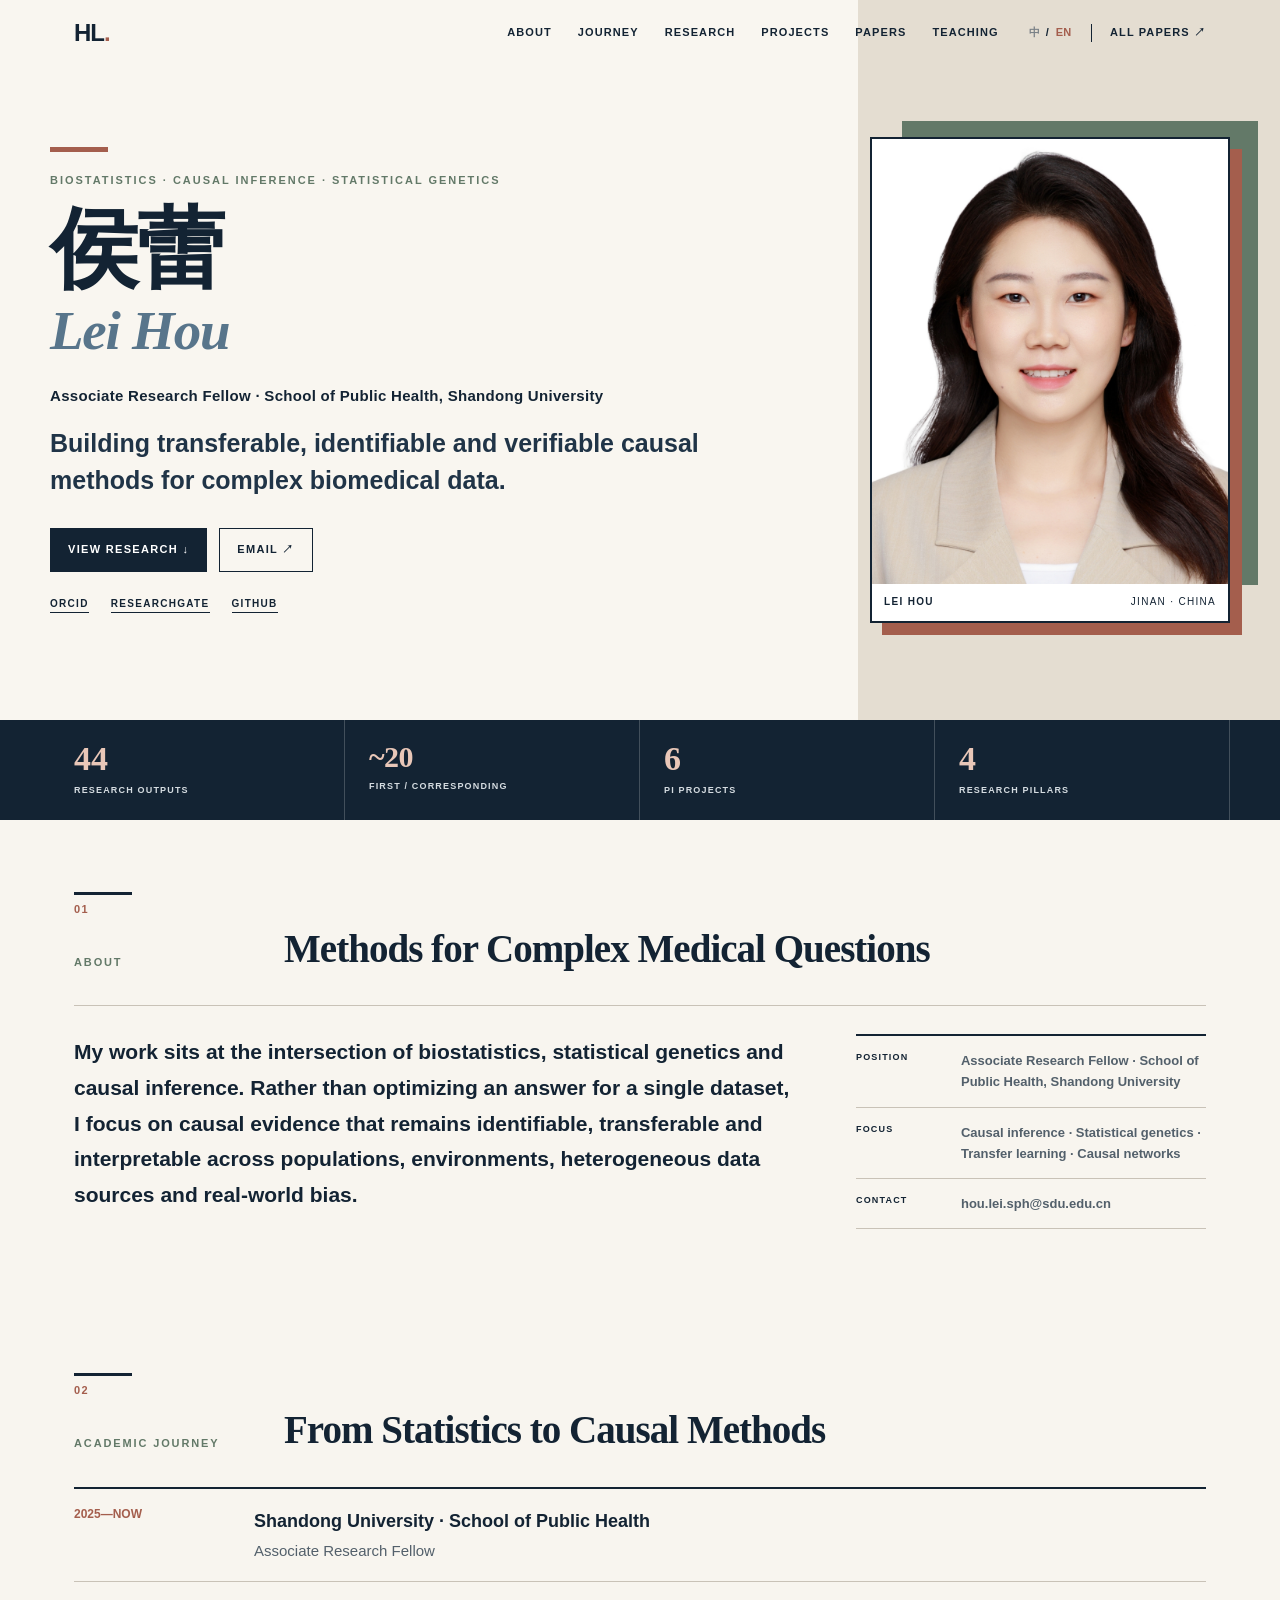
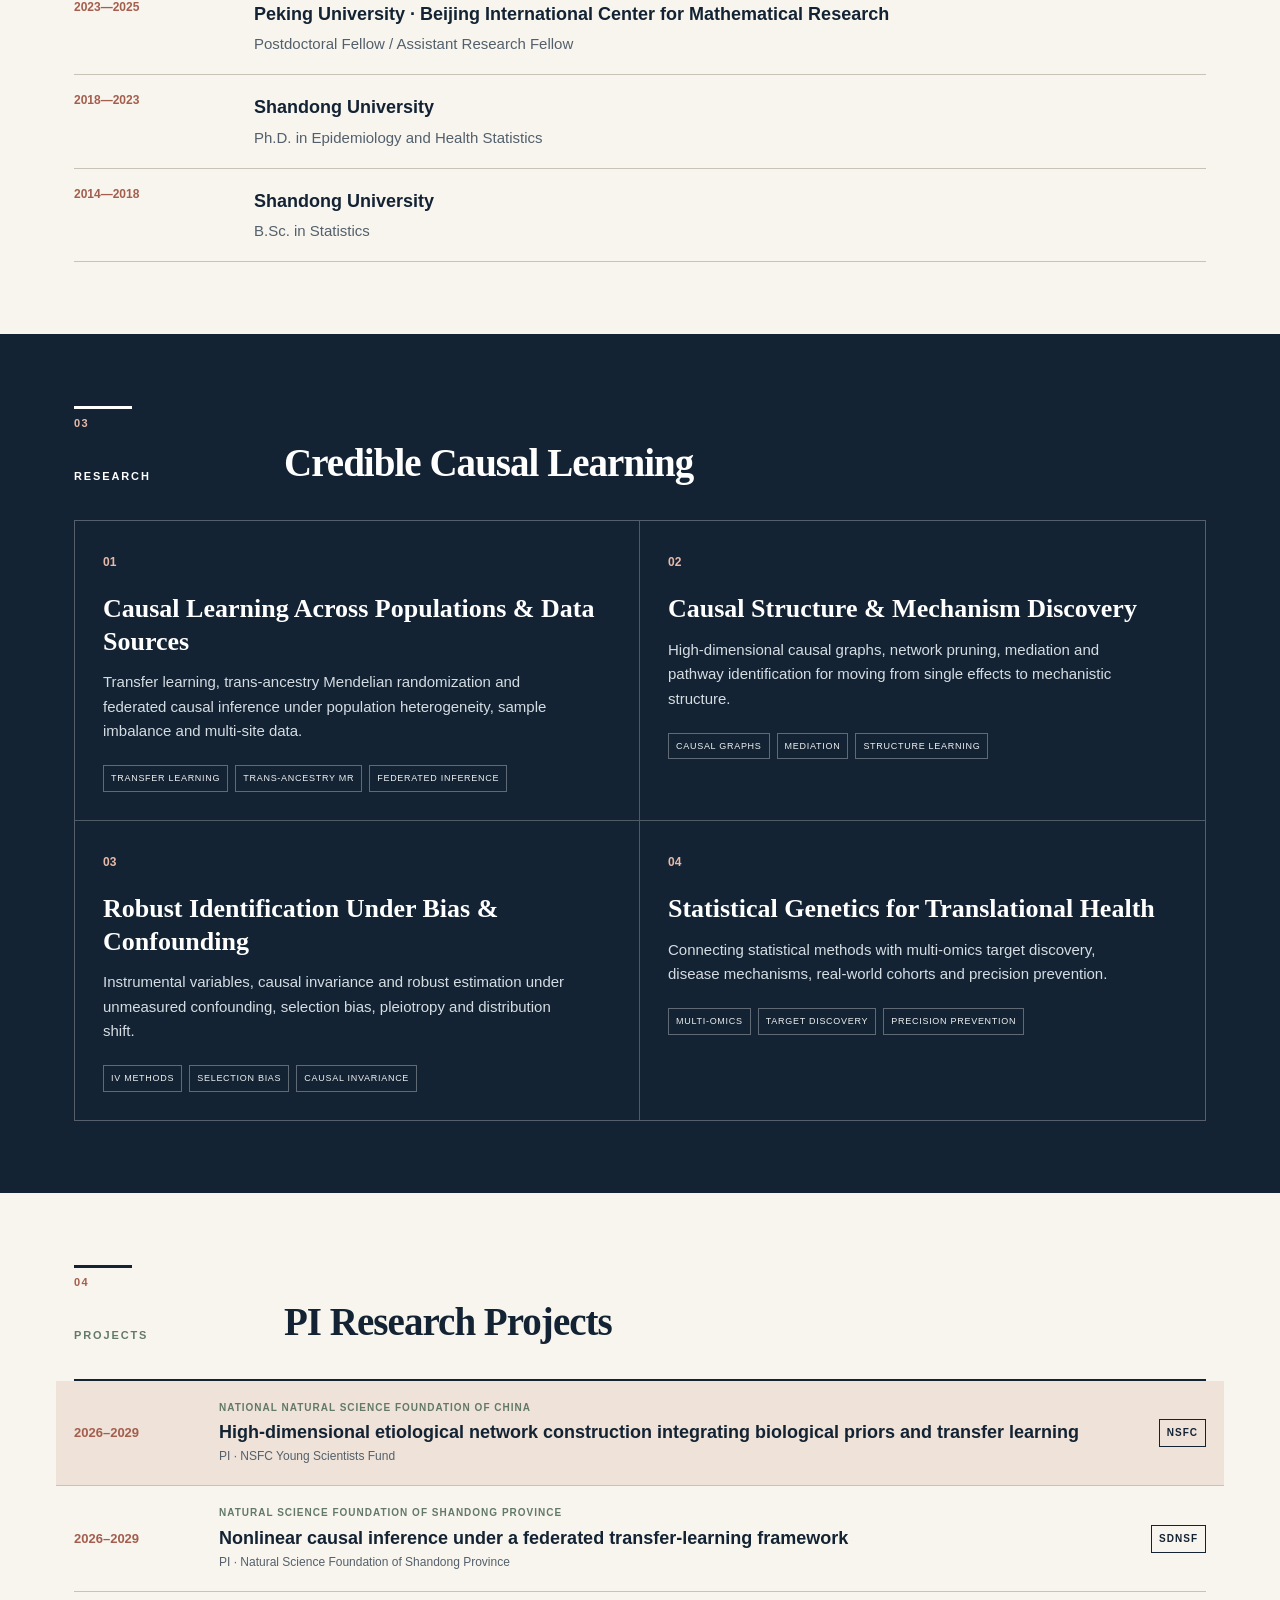
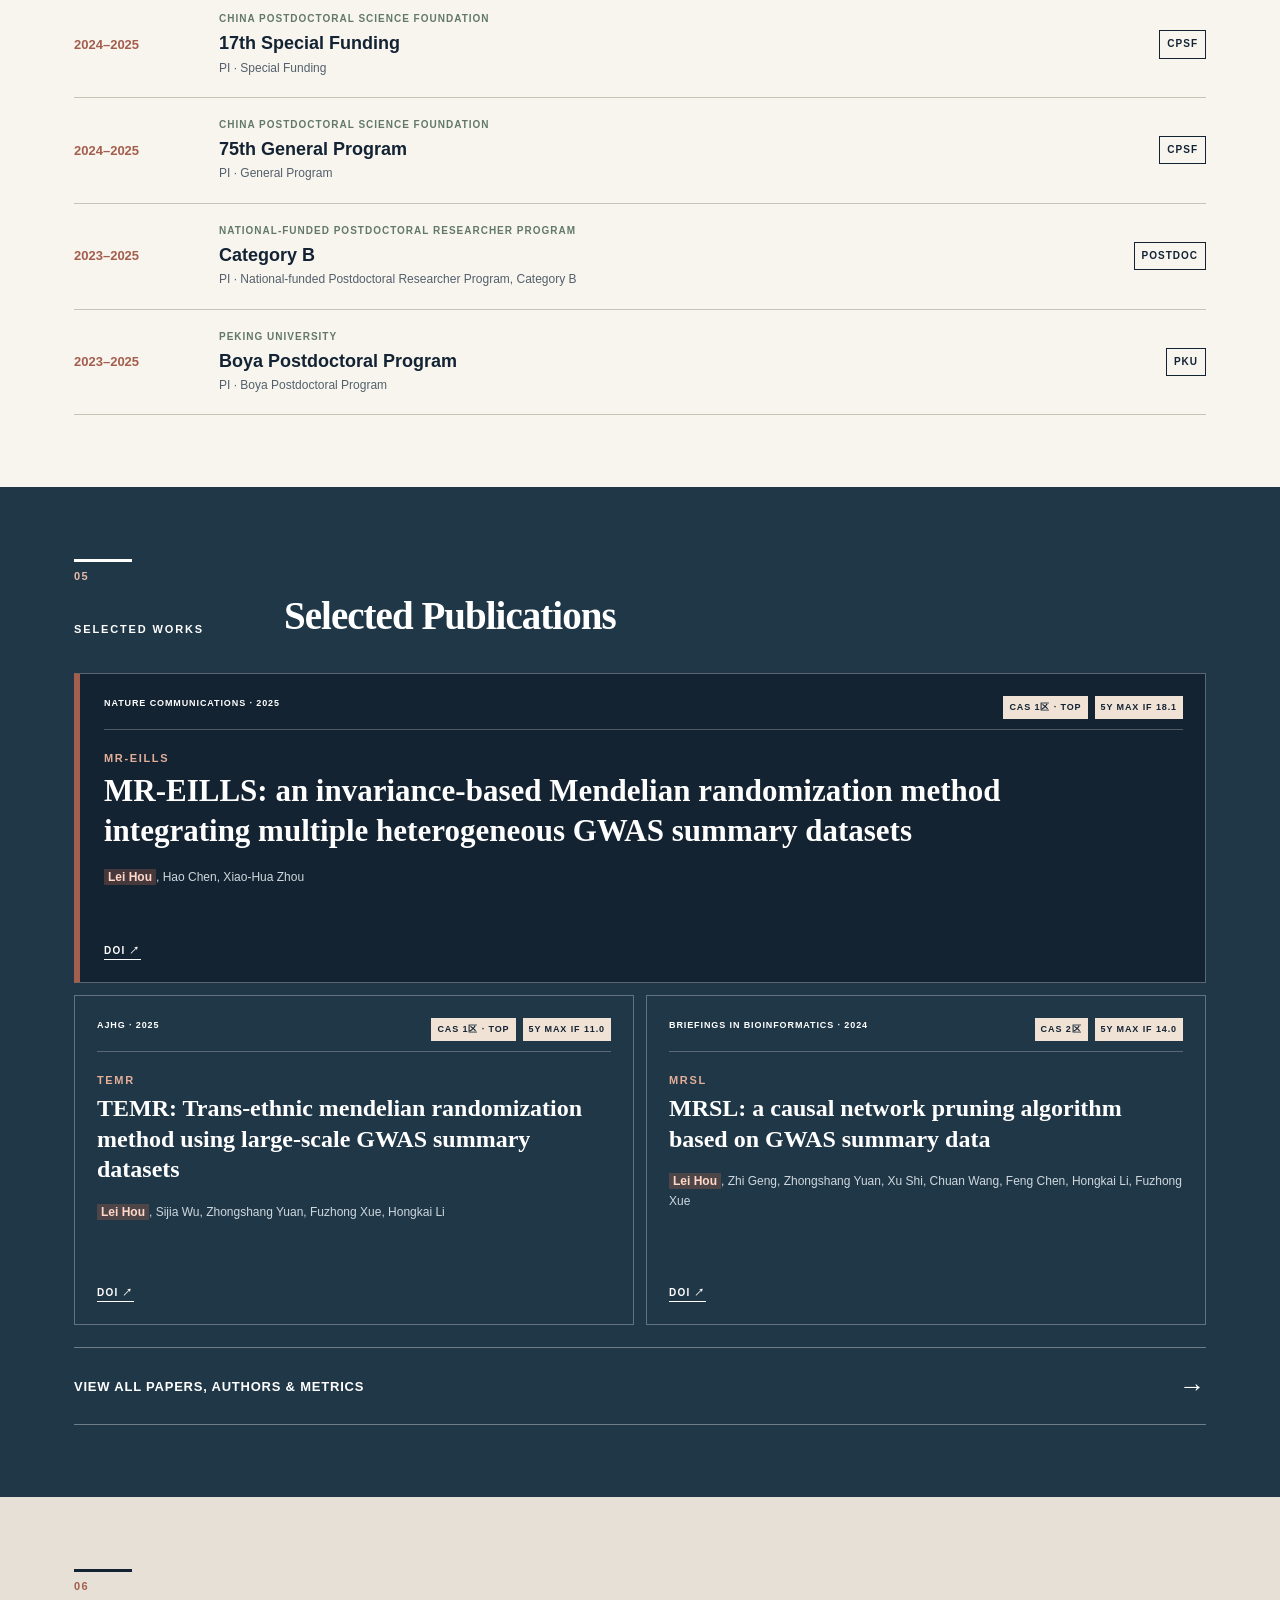
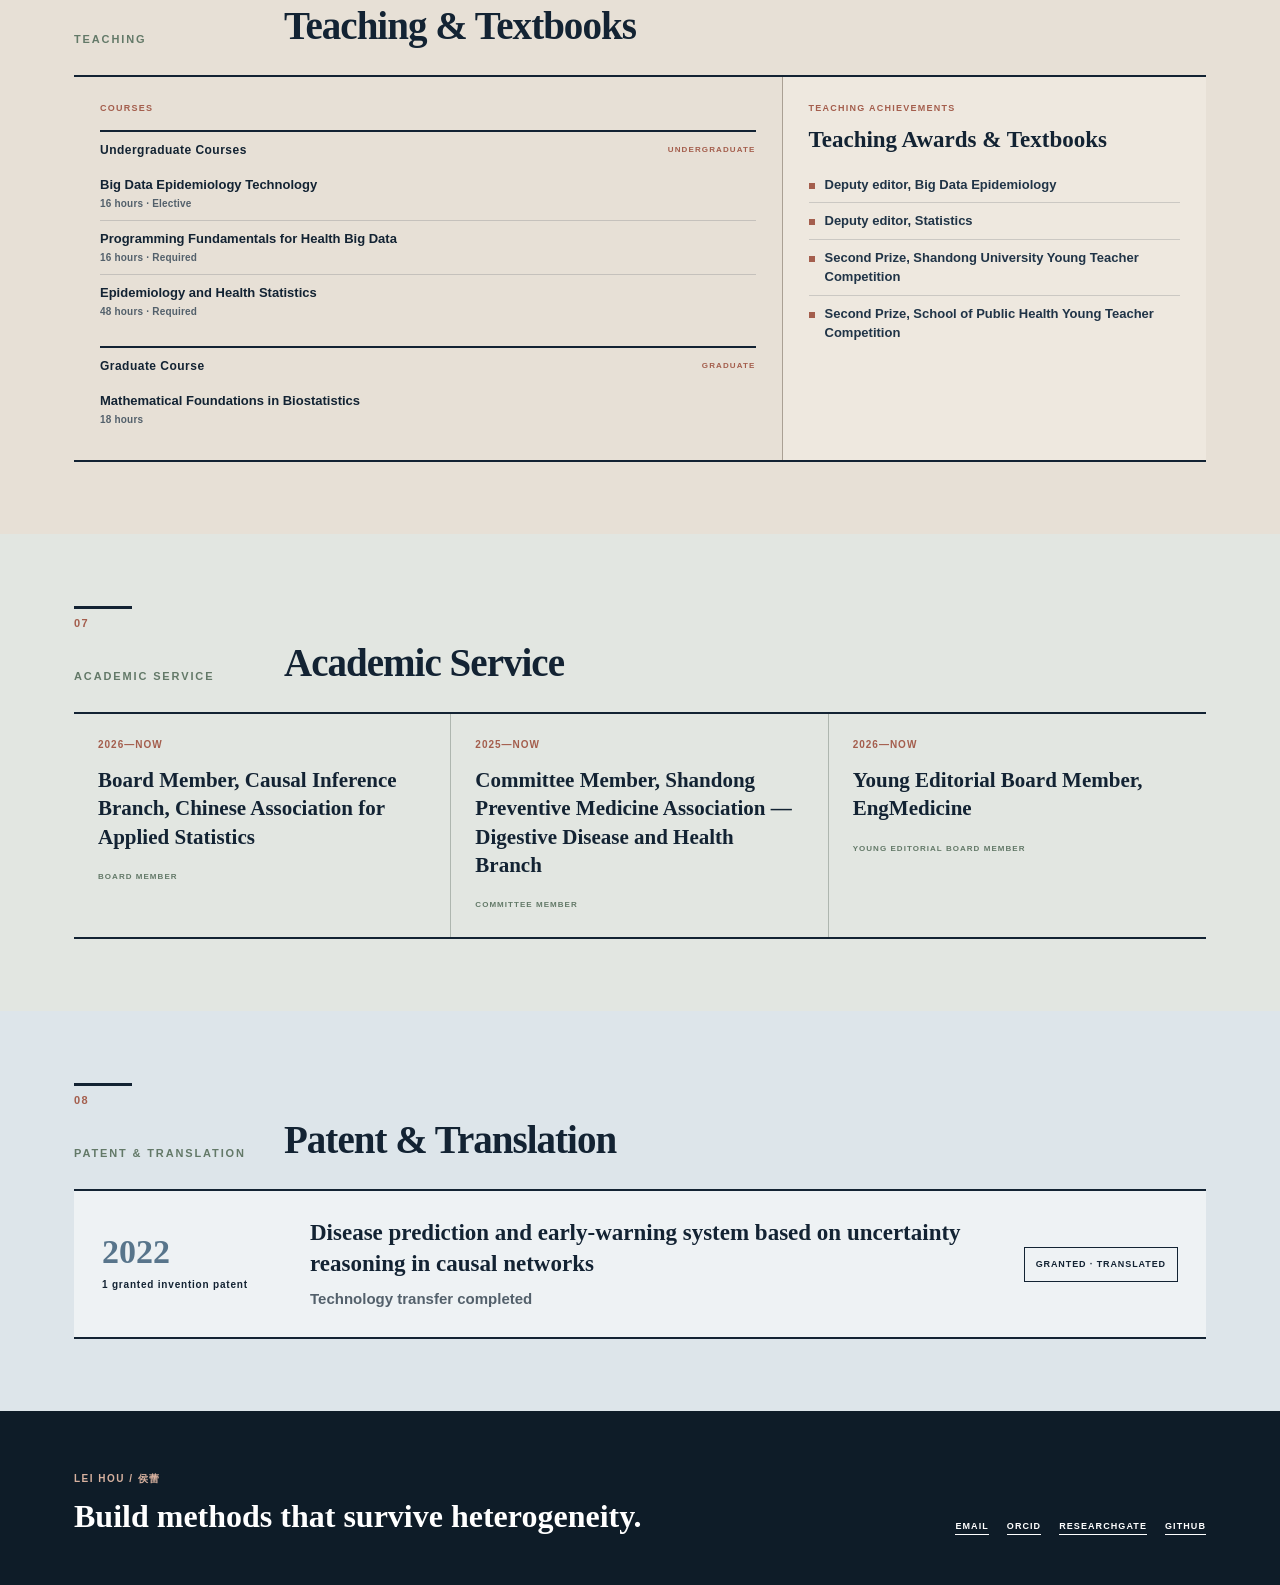
==== index.html @ 87e1fd5a "Update index.html" ====
<!doctype html>
<html lang="zh-CN">
<head>
  <meta charset="utf-8">
  <meta name="viewport" content="width=device-width, initial-scale=1">
  <meta name="description" content="Lei Hou / 侯蕾 — Biostatistics, Causal Inference, Statistical Genetics. Associate Research Fellow at Shandong University.">
  <meta name="theme-color" content="#142331">
  <link rel="icon" href="assets/favicon.svg" type="image/svg+xml">
  <link rel="stylesheet" href="styles.css">
  <title>Lei Hou / 侯蕾</title>
</head>
<body>
<header class="site-header" id="top">
  <div class="nav-shell">
    <a class="brand" href="#top">HL<span>.</span></a>
    <nav class="desktop-nav">
      <a href="#about" data-i18n="navAbout">关于</a>
      <a href="#journey" data-i18n="navJourney">经历</a>
      <a href="#research" data-i18n="navResearch">研究</a>
      <a href="#projects" data-i18n="navProjects">项目</a>
      <a href="#works" data-i18n="navWorks">论文</a>
      <a href="#teaching" data-i18n="navTeaching">教学</a>
    </nav>
    <div class="nav-actions">
      <div class="lang-switch"><button class="lang-btn active" data-lang="zh">中</button><span>/</span><button class="lang-btn" data-lang="en">EN</button></div>
      <a class="nav-publications" href="publications.html" data-i18n="allPubsShort">ALL PAPERS ↗</a>
      <button class="menu-toggle" aria-label="Menu"><span></span><span></span></button>
    </div>
  </div>
  <div class="mobile-panel">
    <a href="#about" data-i18n="navAbout">关于</a><a href="#journey" data-i18n="navJourney">经历</a>
    <a href="#research" data-i18n="navResearch">研究</a><a href="#projects" data-i18n="navProjects">项目</a>
    <a href="#works" data-i18n="navWorks">论文</a><a href="#teaching" data-i18n="navTeaching">教学</a>
    <a href="publications.html">ALL PAPERS ↗</a>
  </div>
</header>

<main>
<section class="hero">
  <div class="hero-inner">
    <div class="hero-copy reveal">
      <div class="hero-rule"></div>
      <p class="eyebrow">BIOSTATISTICS · CAUSAL INFERENCE · STATISTICAL GENETICS</p>
      <h1><span class="cn-name">侯蕾</span><span class="en-name">Lei Hou</span></h1>
      <p class="role" data-i18n="heroRole">山东大学公共卫生学院 · 副研究员</p>
      <p class="hero-statement" data-i18n="heroStatement">以可迁移、可识别、可验证的创新统计方法，重建生物医学大数据中的因果结构。</p>
      <div class="hero-actions">
        <a class="button primary" href="#research" data-i18n="exploreResearch">VIEW RESEARCH ↓</a>
        <a class="button outline" href="mailto:hou.lei.sph@sdu.edu.cn">EMAIL ↗</a>
      </div>
      <div class="hero-links">
        <a href="https://orcid.org/0000-0002-5636-4028" target="_blank">ORCID</a>
        <a href="https://www.researchgate.net/profile/Lei-Hou-26/research" target="_blank">RESEARCHGATE</a>
        <a href="https://github.com/hhoulei" target="_blank">GITHUB</a>
      </div>
    </div>
    <div class="portrait-wrap reveal">
      <div class="portrait-block"></div>
      <figure><img src="assets/profile.jpg" alt="Lei Hou / 侯蕾"><figcaption><b>LEI HOU</b><span>JINAN · CHINA</span></figcaption></figure>
    </div>
  </div>
</section>

<section class="signal-band">
  <div class="signal-grid">
    <div><strong>44</strong><span data-i18n="statOutputs">研究成果</span></div>
    <div><strong data-i18n="statLeadCount">近20篇</strong><span data-i18n="statLead">第一 / 通讯作者论文</span></div>
    <div><strong>6</strong><span data-i18n="statProjects">主持科研项目</span></div>
    <div><strong>4</strong><span data-i18n="statPillars">核心研究方向</span></div>
  </div>
</section>

<section class="section-shell compact" id="about">
  <div class="section-index">01</div>
  <div class="section-head"><p>ABOUT</p><h2 data-i18n="aboutTitle">用方法理解复杂医学问题</h2></div>
  <div class="about-grid">
    <div class="about-lead reveal"><p data-i18n="aboutBody">我主要从事大数据时代下生物统计、遗传统计与因果推断的创新统计方法及其应用研究。核心兴趣不是为单一数据集寻找一个“最好看的答案”，而是在跨人群、跨环境、多源数据和真实世界偏倚存在时，建立仍然可识别、可迁移、可解释的因果证据。</p></div>
    <div class="about-notes reveal">
      <div><b>POSITION</b><span data-i18n="positionText">副研究员 · 山东大学公共卫生学院</span></div>
      <div><b>FOCUS</b><span>Causal inference · Statistical genetics · Transfer learning · Causal networks</span></div>
      <div><b>CONTACT</b><span>hou.lei.sph@sdu.edu.cn</span></div>
    </div>
  </div>
</section>


<section class="section-shell compact" id="journey">
  <div class="section-index">02</div>
  <div class="section-head"><p>ACADEMIC JOURNEY</p><h2 data-i18n="journeyTitle">从统计学走向因果方法</h2></div>
  <div class="timeline">
    <article><time>2025—NOW</time><div><h3 data-i18n="j4Title">山东大学 · 公共卫生学院</h3><p data-i18n="j4Body">副研究员 / Associate Research Fellow</p></div></article>
    <article><time>2023—2025</time><div><h3 data-i18n="j3Title">北京大学 · 北京国际数学研究中心</h3><p data-i18n="j3Body">博士后 / 助理研究员</p></div></article>
    <article><time>2018—2023</time><div><h3 data-i18n="j2Title">山东大学 · 公共卫生学院</h3><p data-i18n="j2Body">流行病与卫生统计学 · 博士</p></div></article>
    <article><time>2014—2018</time><div><h3 data-i18n="j1Title">山东大学 · 数学与统计学院</h3><p data-i18n="j1Body">统计学 · 学士</p></div></article>
  </div>
</section>

<section class="research-section" id="research">
  <div class="section-shell compact">
    <div class="section-index light">03</div>
    <div class="section-head light"><p>RESEARCH</p><h2 data-i18n="researchTitle">构建可信的因果学习</h2></div>
    <div class="pillar-grid">
      <article class="pillar reveal"><span>01</span><h3 data-i18n="r1Title">跨人群与多源数据因果学习</h3><p data-i18n="r1Body">研究人群异质、样本不平衡与多中心数据条件下的迁移学习、跨祖源MR与联邦因果推断，让证据能够跨场景迁移而不牺牲识别可靠性。</p><div class="mini-tags"><i>Transfer learning</i><i>Trans-ancestry MR</i><i>Federated inference</i></div></article>
      <article class="pillar reveal"><span>02</span><h3 data-i18n="r2Title">因果结构与机制发现</h3><p data-i18n="r2Body">从单一因果效应走向结构：发展高维因果图、网络裁剪、多中介与路径识别方法，回答复杂疾病中“谁影响谁、通过什么机制”的问题。</p><div class="mini-tags"><i>Causal graphs</i><i>Mediation</i><i>Structure learning</i></div></article>
      <article class="pillar reveal"><span>03</span><h3 data-i18n="r3Title">偏倚与混杂下的稳健识别</h3><p data-i18n="r3Body">围绕未知混杂、选择偏倚、多效性和分布漂移，研究工具变量、不变性与稳健估计，使因果结论对现实数据的不完美更有抵抗力。</p><div class="mini-tags"><i>IV methods</i><i>Selection bias</i><i>Causal invariance</i></div></article>
      <article class="pillar reveal"><span>04</span><h3 data-i18n="r4Title">统计遗传与转化健康</h3><p data-i18n="r4Body">将方法落到多组学靶点发现、复杂疾病机制、本土队列与精准防控场景中，把统计创新连接到可验证、可复现和可转化的医学问题。</p><div class="mini-tags"><i>Multi-omics</i><i>Target discovery</i><i>Precision prevention</i></div></article>
    </div>
  </div>
</section>

<section class="section-shell compact" id="projects">
  <div class="section-index">04</div>
  <div class="section-head"><p>PROJECTS</p><h2 data-i18n="projectsTitle">主持科研项目</h2></div>
  <div class="project-list">
    <article class="project featured reveal"><div class="project-year">2026–2029</div><div><div class="project-agency" data-i18n="p1Agency">国家自然科学基金</div><h3 data-i18n="p1Title">融合生物先验与迁移学习的高维病因网络构建方法研究</h3><p>PI · NSFC Young Scientists Fund </p></div><b class="project-mark">NSFC</b></article>
    <article class="project reveal"><div class="project-year">2026–2029</div><div><div class="project-agency" data-i18n="p2Agency">山东省自然科学基金</div><h3 data-i18n="p2Title">联邦迁移学习框架下的非线性因果推断方法研究</h3><p>PI · Natural Science Foundation of Shandong Province</p></div><b class="project-mark">SDNSF</b></article>
    <article class="project reveal"><div class="project-year">2024–2025</div><div><div class="project-agency" data-i18n="p3Agency">中国博士后科学基金</div><h3 data-i18n="p3Title">第17批特别资助</h3><p>PI · Special Funding</p></div><b class="project-mark">CPSF</b></article>
    <article class="project reveal"><div class="project-year">2024–2025</div><div><div class="project-agency" data-i18n="p3Agency">中国博士后科学基金</div><h3 data-i18n="p4Title">第75批面上资助</h3><p>PI · General Program</p></div><b class="project-mark">CPSF</b></article>
    <article class="project reveal"><div class="project-year">2023–2025</div><div><div class="project-agency" data-i18n="p5Agency">国家资助博士后研究人员计划</div><h3 data-i18n="p5Title">B档资助（博新计划进入会评）</h3><p>PI · National-funded Postdoctoral Researcher Program, Category B</p></div><b class="project-mark">POSTDOC</b></article>
    <article class="project reveal"><div class="project-year">2023–2025</div><div><div class="project-agency" data-i18n="p6Agency">北京大学</div><h3 data-i18n="p6Title">博雅博士后计划</h3><p>PI · Boya Postdoctoral Program</p></div><b class="project-mark">PKU</b></article>
  </div>
</section>

<section class="works-section" id="works">
  <div class="section-shell compact">
    <div class="section-index light">05</div>
    <div class="section-head light"><p>SELECTED WORKS</p><h2 data-i18n="worksTitle">代表性论文</h2></div>
    <div class="selected-grid">
      <article class="selected featured reveal"><div class="selected-top"><span>NATURE COMMUNICATIONS · 2025</span><div><b>CAS 1区 · TOP</b><b>5Y MAX IF 18.1</b></div></div><p class="paper-code">MR-EILLS</p><h3>MR-EILLS: an invariance-based Mendelian randomization method integrating multiple heterogeneous GWAS summary datasets</h3><p class="authors"><strong>Lei Hou</strong>, Hao Chen, Xiao-Hua Zhou</p><a href="https://doi.org/10.1038/s41467-025-62823-6" target="_blank">DOI ↗</a></article>
      <article class="selected reveal"><div class="selected-top"><span>AJHG · 2025</span><div><b>CAS 1区 · TOP</b><b>5Y MAX IF 11.0</b></div></div><p class="paper-code">TEMR</p><h3>TEMR: Trans-ethnic mendelian randomization method using large-scale GWAS summary datasets</h3><p class="authors"><strong>Lei Hou</strong>, Sijia Wu, Zhongshang Yuan, Fuzhong Xue, Hongkai Li</p><a href="https://doi.org/10.1016/j.ajhg.2024.11.006" target="_blank">DOI ↗</a></article>
      <article class="selected reveal"><div class="selected-top"><span>BRIEFINGS IN BIOINFORMATICS · 2024</span><div><b>CAS 2区</b><b>5Y MAX IF 14.0</b></div></div><p class="paper-code">MRSL</p><h3>MRSL: a causal network pruning algorithm based on GWAS summary data</h3><p class="authors"><strong>Lei Hou</strong>, Zhi Geng, Zhongshang Yuan, Xu Shi, Chuan Wang, Feng Chen, Hongkai Li, Fuzhong Xue</p><a href="https://doi.org/10.1093/bib/bbae086" target="_blank">DOI ↗</a></article>
      
    </div>
    <a class="all-papers-cta" href="publications.html"><span data-i18n="allPubs">查看全部论文、作者、分区与IF</span><b>→</b></a>
  </div>
</section>

<section class="teaching-section standalone-section" id="teaching">
  <div class="section-shell compact">
    <div class="section-index">06</div>
    <div class="section-head"><p>TEACHING</p><h2 data-i18n="teachingTitle">教学与教材建设</h2></div>

    <div class="teaching-layout">
      <article class="teaching-panel teaching-courses reveal">
        <b>COURSES</b>
        <div class="course-group">
          <div class="course-group-head">
            <span data-i18n="ugLabel">本科生课程</span>
            <em>UNDERGRADUATE</em>
          </div>
          <ul class="course-list">
            <li><div><strong data-i18n="courseUG1">《大数据流行病学技术》</strong><small data-i18n="courseUG1Meta">16 学时 · 选修课</small></div></li>
            <li><div><strong data-i18n="courseUG2">《健康大数据编程基础》</strong><small data-i18n="courseUG2Meta">16 学时 · 必修课</small></div></li>
            
            <li><div><strong data-i18n="courseUG4">《流行病与卫生统计》</strong><small data-i18n="courseUG4Meta">48 学时 · 必修课</small></div></li>
          </ul>
        </div>

        <div class="course-group graduate-group">
          <div class="course-group-head">
            <span data-i18n="gradLabel">研究生课程</span>
            <em>GRADUATE</em>
          </div>
          <ul class="course-list">
            <li><div><strong data-i18n="courseG1">《生物统计中的数学基础》</strong><small data-i18n="courseG1Meta">24 学时</small></div></li>
          </ul>
        </div>
      </article>

      <article class="teaching-panel teaching-achievements reveal">
        <b>TEACHING ACHIEVEMENTS</b>
        <h3 data-i18n="teachingAwardsLabel">教学成果与教材</h3>
        <ul class="beyond-list">
          <li data-i18n="teachBook1">《大数据流行病学》副主编</li>
          <li data-i18n="teachBook2">《统计学》副主编</li>
          <li data-i18n="teachAward1">山东大学青年教师教学比赛二等奖</li>
          <li data-i18n="teachAward2">山东大学公共卫生学院青年教师教学比赛二等奖</li>
        </ul>
      </article>
    </div>
  </div>
</section>

<section class="service-section standalone-section" id="service">
  <div class="section-shell compact">
    <div class="section-index">07</div>
    <div class="section-head"><p>ACADEMIC SERVICE</p><h2 data-i18n="serviceTitle">社会与学术兼职</h2></div>
    <div class="service-grid">
      <article class="service-item reveal">
        <span>2026—NOW</span>
        <h3 data-i18n="service1">中国现场统计学会因果推断分会 理事</h3>
        <p>BOARD MEMBER</p>
      </article>
      <article class="service-item reveal">
        <span>2025—NOW</span>
        <h3 data-i18n="service2">山东预防医学会消化病与健康分会 委员</h3>
        <p>COMMITTEE MEMBER</p>
      </article>
      <article class="service-item reveal">
        <span>2026—NOW</span>
        <h3 data-i18n="service3">EngMedicine 医工交叉期刊 青年编委</h3>
        <p>YOUNG EDITORIAL BOARD MEMBER</p>
      </article>
    </div>
  </div>
</section>

<section class="patent-section standalone-section" id="patent">
  <div class="section-shell compact">
    <div class="section-index">08</div>
    <div class="section-head"><p>PATENT & TRANSLATION</p><h2 data-i18n="patentTitle">专利与成果转化</h2></div>
    <article class="patent-feature reveal">
      <div class="patent-kicker">
        <span>2022</span>
        <b data-i18n="patent1">授权发明专利 1 项</b>
      </div>
      <div class="patent-body">
        <h3 data-i18n="patent2">一种基于因果网络不确定性推理的疾病预测预警系统</h3>
        <p data-i18n="patent3">已完成科技成果转化</p>
      </div>
      <div class="patent-status">
        <span data-i18n="patentStatus">GRANTED · TRANSLATED</span>
      </div>
    </article>
  </div>
</section>
</main>

<footer>
  <div class="footer-inner">
    <div><p>LEI HOU / 侯蕾</p><h2 data-i18n="footerQuote">Build methods that survive heterogeneity.</h2></div>
    <div class="footer-links"><a href="mailto:hou.lei.sph@sdu.edu.cn">EMAIL</a><a href="https://orcid.org/0000-0002-5636-4028" target="_blank">ORCID</a><a href="https://www.researchgate.net/profile/Lei-Hou-26/research" target="_blank">RESEARCHGATE</a><a href="https://github.com/hhoulei" target="_blank">GITHUB</a></div>
  </div>
</footer>
<script src="script.js"></script>
</body>
</html>
---- styles.css ----
:root{
 --ink:#132333;--ink2:#203447;--paper:#f8f5ef;--paper2:#eee9e0;--white:#fffdf8;
 --sage:#637968;--brick:#a45e4d;--blue:#58758b;--gold:#a17b3f;--line:#c9c2b7;
 --muted:#53606b;--max:1180px;
}
*{box-sizing:border-box}html{scroll-behavior:smooth}body{margin:0;background:var(--paper);color:var(--ink);font-family:Inter,"Helvetica Neue",Arial,"Noto Sans SC","Microsoft YaHei",sans-serif;font-size:15px;line-height:1.62}
a{color:inherit;text-decoration:none}button,input,select{font:inherit}::selection{background:#d9b7aa;color:var(--ink)}
.site-header{position:fixed;inset:0 0 auto 0;z-index:30;transition:.25s}.site-header.scrolled{background:rgba(248,245,239,.94);border-bottom:1px solid rgba(19,35,51,.18);backdrop-filter:blur(12px)}
.nav-shell{max-width:var(--max);height:66px;margin:auto;display:flex;align-items:center;justify-content:space-between;padding:0 24px}.brand{font:900 24px/1 Arial;color:var(--ink);letter-spacing:-1px}.brand span{color:var(--brick)}
.desktop-nav{display:flex;gap:26px;margin-left:auto;margin-right:30px}.desktop-nav a,.nav-publications,.lang-switch{font-size:11px;font-weight:800;letter-spacing:.1em;text-transform:uppercase}.desktop-nav a{position:relative}.desktop-nav a:after{content:"";position:absolute;left:0;right:100%;bottom:-6px;height:2px;background:var(--brick);transition:.2s}.desktop-nav a:hover:after{right:0}
.nav-actions{display:flex;align-items:center;gap:20px}.lang-switch{display:flex;gap:6px;align-items:center}.lang-btn{border:0;background:none;padding:0;color:#7a8187;cursor:pointer;font-weight:800}.lang-btn.active{color:var(--brick)}.nav-publications{border-left:1px solid var(--ink);padding-left:18px}.menu-toggle{display:none;border:0;background:none}.mobile-panel{display:none}

.hero{min-height:720px;padding:110px 24px 54px;background:linear-gradient(90deg,#f9f6f0 0 67%,#e4ddd1 67%)}.hero-inner{max-width:var(--max);margin:auto;display:grid;grid-template-columns:1.25fr .75fr;gap:64px;align-items:center}.hero-rule{width:58px;height:5px;background:var(--brick);margin-bottom:20px}.eyebrow{font-size:11px;font-weight:900;letter-spacing:.18em;margin:0 0 20px;color:var(--sage)}.hero h1{margin:0;line-height:.9;letter-spacing:-.055em}.cn-name{display:block;font-size:88px;font-family:"Noto Serif SC","Songti SC",Georgia,serif;font-weight:800}.en-name{display:block;margin-top:14px;font:700 55px/1 Georgia,"Times New Roman",serif;font-style:italic;color:var(--blue)}.role{margin:26px 0 0;font-weight:800;letter-spacing:.02em}.hero-statement{max-width:650px;margin:17px 0 0;font-size:25px;line-height:1.45;font-weight:700;color:var(--ink2)}.hero-actions{display:flex;gap:12px;margin-top:30px}.button{display:inline-flex;padding:12px 17px;border:1px solid var(--ink);font-size:11px;letter-spacing:.12em;font-weight:900}.button.primary{background:var(--ink);color:white}.button.primary:hover{background:var(--brick);border-color:var(--brick)}.button.outline:hover{background:var(--white)}.hero-links{display:flex;gap:22px;margin-top:24px;font-size:10px;font-weight:900;letter-spacing:.13em}.hero-links a{border-bottom:1px solid var(--ink)}
.portrait-wrap{position:relative;min-height:540px;display:flex;justify-content:flex-end;align-items:center}.portrait-block{position:absolute;width:85%;height:86%;right:-28px;top:2%;background:var(--sage)}.portrait-wrap figure{position:relative;width:86%;margin:0;background:white;border:2px solid var(--ink);box-shadow:12px 12px 0 var(--brick)}.portrait-wrap img{width:100%;display:block;aspect-ratio:4/5;object-fit:cover;object-position:center 20%}.portrait-wrap figcaption{display:flex;justify-content:space-between;padding:10px 12px;font-size:10px;letter-spacing:.13em}
.signal-band{background:var(--ink);color:white}.signal-grid{max-width:var(--max);margin:auto;display:grid;grid-template-columns:repeat(4,1fr)}.signal-grid>div{padding:22px 24px;border-right:1px solid rgba(255,255,255,.2)}.signal-grid strong{display:block;font:700 34px/1 Georgia;color:#e9c7b8}.signal-grid span{display:block;margin-top:7px;font-size:9px;letter-spacing:.13em;font-weight:800;color:#d5dce1}

.section-shell{max-width:var(--max);margin:auto;padding:0 24px}.compact{padding-top:72px;padding-bottom:72px}.section-index{font:900 11px/1 Arial;color:var(--brick);letter-spacing:.12em;border-top:3px solid var(--ink);padding-top:9px;width:58px}.section-index.light{color:#e7b9a8;border-color:#fff}.section-head{display:grid;grid-template-columns:190px 1fr;gap:20px;align-items:end;margin:12px 0 34px}.section-head>p{font-size:11px;font-weight:900;letter-spacing:.17em;margin:0;color:var(--sage)}.section-head h2{margin:0;font:700 39px/1.15 Georgia,"Noto Serif SC",serif;letter-spacing:-.025em;max-width:820px}.section-head.light,.section-head.light>p{color:white}
.about-grid{display:grid;grid-template-columns:1.35fr .65fr;gap:55px;border-top:1px solid var(--line);padding-top:28px}.about-lead p{font-size:21px;line-height:1.7;font-weight:650;margin:0;max-width:760px}.about-notes{display:grid;gap:0;border-top:2px solid var(--ink)}.about-notes div{padding:14px 0;border-bottom:1px solid var(--line);display:grid;grid-template-columns:95px 1fr;gap:10px}.about-notes b{font-size:9px;letter-spacing:.13em}.about-notes span{font-size:13px;color:var(--muted);font-weight:600}

.research-section{background:var(--ink);color:white}.pillar-grid{display:grid;grid-template-columns:1fr 1fr;border:1px solid rgba(255,255,255,.28)}.pillar{min-height:285px;padding:28px;border-right:1px solid rgba(255,255,255,.25);border-bottom:1px solid rgba(255,255,255,.25);position:relative}.pillar:nth-child(2n){border-right:0}.pillar:nth-child(n+3){border-bottom:0}.pillar>span{font:900 12px Arial;color:#e7b9a8}.pillar h3{font:700 26px/1.25 Georgia,"Noto Serif SC",serif;margin:20px 0 12px}.pillar p{color:#d5dde3;margin:0;max-width:480px}.mini-tags{display:flex;flex-wrap:wrap;gap:7px;margin-top:22px}.mini-tags i{font-style:normal;font-size:9px;text-transform:uppercase;letter-spacing:.08em;border:1px solid rgba(255,255,255,.32);padding:5px 7px;color:#eef1f2}.pillar:hover{background:#1b3447}

.project-list{border-top:2px solid var(--ink)}.project{display:grid;grid-template-columns:120px 1fr 100px;gap:25px;align-items:center;padding:19px 0;border-bottom:1px solid var(--line)}.project.featured{background:#eee2d9;margin:0 -18px;padding-left:18px;padding-right:18px;border-top:0}.project-year{font:800 13px/1.2 Arial;color:var(--brick)}.project-agency{font-size:10px;font-weight:900;letter-spacing:.1em;color:var(--sage);text-transform:uppercase}.project h3{margin:4px 0 2px;font-size:18px;line-height:1.4}.project p{margin:0;color:var(--muted);font-size:12px}.project-mark{justify-self:end;font-size:10px;letter-spacing:.1em;border:1px solid var(--ink);padding:5px 7px}

.works-section{background:#203747;color:white}.selected-grid{display:grid;grid-template-columns:1fr 1fr;gap:12px}.selected{border:1px solid rgba(255,255,255,.3);padding:22px;min-height:330px;display:flex;flex-direction:column}.selected.featured{grid-column:1/-1;min-height:310px;background:#142331;border-left:6px solid var(--brick);padding-left:24px}.selected-top{display:flex;justify-content:space-between;gap:16px;border-bottom:1px solid rgba(255,255,255,.25);padding-bottom:10px;font-size:9px;font-weight:900;letter-spacing:.1em}.selected-top div{display:flex;gap:7px;flex-wrap:wrap;justify-content:flex-end}.selected-top b{background:#f0e2d5;color:var(--ink);padding:4px 6px}.paper-code{font:900 11px Arial;letter-spacing:.15em;color:#e4ae99;margin:22px 0 7px}.selected h3{font:700 24px/1.28 Georgia,serif;margin:0;max-width:900px}.selected.featured h3{font-size:31px}.authors{font-size:12px;color:#ced8de;margin:18px 0}.authors strong{color:#ffd8c8;background:rgba(164,94,77,.35);padding:1px 4px}.selected a{margin-top:auto;font-size:10px;font-weight:900;letter-spacing:.12em;border-bottom:1px solid white;width:max-content}.all-papers-cta{display:flex;justify-content:space-between;align-items:center;border-top:1px solid rgba(255,255,255,.35);border-bottom:1px solid rgba(255,255,255,.35);padding:17px 0;margin-top:22px;font-size:13px;font-weight:900;letter-spacing:.06em}.all-papers-cta b{font-size:26px}

.timeline{border-top:2px solid var(--ink)}.timeline article{display:grid;grid-template-columns:180px 1fr;padding:18px 0;border-bottom:1px solid var(--line)}.timeline time{font:800 12px Arial;color:var(--brick)}.timeline h3{margin:0;font-size:18px}.timeline p{margin:3px 0 0;color:var(--muted)}
.teaching-section{background:#e7e0d6}.dense-three{display:grid;grid-template-columns:repeat(3,1fr);border-top:2px solid var(--ink);border-bottom:2px solid var(--ink)}.dense-three article{padding:24px;border-right:1px solid #aaa094}.dense-three article:last-child{border-right:0}.dense-three b{font-size:9px;letter-spacing:.14em;color:var(--brick)}.dense-three h3{font:700 22px/1.35 Georgia,"Noto Serif SC",serif;margin:10px 0}.dense-three p{color:var(--muted);font-size:13px}

footer{background:#0e1c28;color:white}.footer-inner{max-width:var(--max);margin:auto;padding:50px 24px;display:flex;justify-content:space-between;gap:50px;align-items:flex-end}.footer-inner p{font-size:10px;font-weight:900;letter-spacing:.15em;color:#d7b19f}.footer-inner h2{font:700 32px Georgia;margin:8px 0 0}.footer-links{display:flex;gap:18px;flex-wrap:wrap}.footer-links a{font-size:9px;font-weight:900;letter-spacing:.12em;border-bottom:1px solid white}

.reveal{opacity:0;transform:translateY(10px);transition:.45s ease}.reveal.visible{opacity:1;transform:none}

/* publications */
.pub-page{background:#f5f1ea}.pub-hero{background:var(--ink);color:white;padding:118px 24px 38px}.pub-hero-inner{max-width:var(--max);margin:auto}.pub-hero p:first-child{font-size:10px;letter-spacing:.17em;font-weight:900;color:#e5b5a2}.pub-hero h1{font:700 58px/1 Georgia;margin:14px 0}.pub-hero>div>p:not(:first-child){max-width:800px;color:#d4dce1}.metric-note{margin-top:20px;padding:12px 14px;border-left:3px solid #d89075;background:rgba(255,255,255,.07);font-size:11px;line-height:1.55;color:#ced8df;max-width:950px}
.pub-controls{position:sticky;top:66px;z-index:10;background:#eee8df;border-bottom:1px solid var(--line)}.control-inner{max-width:var(--max);margin:auto;padding:13px 24px;display:grid;grid-template-columns:1fr auto auto;gap:16px;align-items:end}.control-inner label span{display:block;font-size:9px;font-weight:900;letter-spacing:.1em;margin-bottom:5px}.control-inner input{width:100%;border:0;border-bottom:2px solid var(--ink);background:transparent;padding:7px 0;outline:none}.filters{display:flex;gap:6px;align-items:center}.filter-chip,select{border:1px solid var(--ink);background:transparent;padding:7px 9px;font-size:10px;font-weight:800;cursor:pointer}.filter-chip.active{background:var(--ink);color:white}.result-count{text-align:right}.result-count strong{font:800 25px Georgia;margin-right:5px}.result-count span{font-size:10px;letter-spacing:.08em}
.publication-shell{max-width:var(--max);margin:auto;padding:24px 24px 70px}.pub-item{display:grid;grid-template-columns:88px 1fr 150px;gap:18px;padding:18px 0;border-bottom:1px solid #bdb4a8}.pub-date{font:800 11px Arial;color:var(--brick);padding-top:3px}.pub-title-row{display:flex;gap:10px;align-items:flex-start}.pub-main h3{font:700 18px/1.4 Georgia,serif;margin:0}.pub-main h3 a:hover{color:var(--brick)}.pub-authors{margin:8px 0 0;color:#4e5c67;font-size:12px;line-height:1.55}.author-self{background:#d9aa97;color:#0d1b26;font-weight:900;padding:1px 4px;border-radius:0}.pub-meta-line{display:flex;flex-wrap:wrap;gap:7px;margin-top:9px}.pub-badge{font-size:9px;line-height:1;border:1px solid #7b817d;padding:5px 6px;font-weight:800;background:#faf7f1}.pub-badge.venue{border-color:var(--blue);color:#344f63}.pub-badge.type{border-color:var(--sage);color:#405a47}.pub-metrics{border-left:2px solid var(--ink);padding-left:14px;display:grid;align-content:start;gap:8px}.pub-metrics div{display:grid;grid-template-columns:62px 1fr;gap:6px}.pub-metrics small{font-size:8px;font-weight:900;letter-spacing:.08em;color:#66717a}.pub-metrics b{font-size:12px}.pub-doi{font-size:9px;color:#6b7780;word-break:break-all}
.pub-footer{margin-top:0}

@media(max-width:850px){
 .desktop-nav,.nav-publications{display:none}.menu-toggle{display:block;width:30px;padding:4px}.menu-toggle span{display:block;height:2px;background:var(--ink);margin:6px 0}.mobile-panel.open{display:flex;position:fixed;top:66px;left:0;right:0;background:var(--ink);color:white;padding:26px;flex-direction:column;gap:18px;font-size:13px;font-weight:800}
 .hero{min-height:auto;background:var(--paper);padding-top:100px}.hero-inner{grid-template-columns:1fr;gap:30px}.cn-name{font-size:62px}.en-name{font-size:42px}.hero-statement{font-size:21px}.portrait-wrap{min-height:0;justify-content:flex-start}.portrait-wrap figure{width:min(82%,440px)}.portrait-block{width:75%;height:90%;left:12%;right:auto}.signal-grid{grid-template-columns:1fr 1fr}.signal-grid>div:nth-child(2n){border-right:0}
 .section-head{grid-template-columns:1fr;gap:8px}.section-head h2{font-size:31px}.about-grid{grid-template-columns:1fr;gap:28px}.pillar-grid{grid-template-columns:1fr}.pillar,.pillar:nth-child(2n),.pillar:nth-child(n+3){border-right:0;border-bottom:1px solid rgba(255,255,255,.25)}.pillar:last-child{border-bottom:0}.project{grid-template-columns:92px 1fr}.project-mark{display:none}.selected-grid{grid-template-columns:1fr}.selected.featured{grid-column:auto}.selected.featured h3{font-size:25px}.dense-three{grid-template-columns:1fr}.dense-three article{border-right:0;border-bottom:1px solid #aaa094}.footer-inner{flex-direction:column;align-items:flex-start}
 .control-inner{grid-template-columns:1fr}.filters{flex-wrap:wrap}.result-count{text-align:left}.pub-controls{position:static}.pub-item{grid-template-columns:70px 1fr}.pub-metrics{grid-column:2;border-left:0;border-top:1px solid #c4bbb0;padding:10px 0 0;grid-template-columns:1fr 1fr}.pub-metrics div{grid-template-columns:auto 1fr}
}
@media(max-width:520px){.nav-shell{padding:0 16px}.hero,.section-shell,.pub-hero,.publication-shell{padding-left:16px;padding-right:16px}.compact{padding-top:54px;padding-bottom:54px}.cn-name{font-size:54px}.en-name{font-size:38px}.hero-actions{flex-wrap:wrap}.signal-grid strong{font-size:29px}.signal-grid>div{padding:18px 16px}.project{grid-template-columns:1fr;gap:5px}.project-year{margin-top:2px}.timeline article{grid-template-columns:1fr;gap:5px}.selected-top{display:block}.selected-top div{justify-content:flex-start;margin-top:8px}.pub-item{grid-template-columns:1fr}.pub-date{padding-bottom:2px}.pub-metrics{grid-column:1}.pub-hero h1{font-size:44px}}

.beyond-card{min-height:330px}
.beyond-card h3{margin-bottom:14px}
.beyond-list{list-style:none;margin:0;padding:0}
.beyond-list li{position:relative;padding:8px 0 8px 16px;border-top:1px solid rgba(19,35,51,.16);font-size:13px;line-height:1.5;color:var(--ink2);font-weight:650}
.beyond-list li:first-child{border-top:0}
.beyond-list li:before{content:"";position:absolute;left:0;top:16px;width:6px;height:6px;background:var(--brick)}
.teaching-card{background:#eee7dd}.service-card{background:#e3e5df}.patent-card{background:#e3e8ec}
@media(max-width:850px){.beyond-card{min-height:0}}

/* V4 — explicit undergraduate / graduate teaching structure */
.teaching-card{padding:24px 22px}
.course-group{margin-top:14px;border-top:2px solid var(--ink)}
.course-group.graduate-group{margin-top:18px}
.course-group-head{display:flex;align-items:center;justify-content:space-between;gap:12px;padding:9px 0 7px}
.course-group-head span{font-size:12px;font-weight:900;color:var(--ink);letter-spacing:.04em}
.course-group-head em{font-style:normal;font-size:8px;font-weight:900;letter-spacing:.14em;color:var(--brick)}
.course-list{list-style:none;margin:0;padding:0}
.course-list li{border-top:1px solid rgba(19,35,51,.16);padding:9px 0}
.course-list li:first-child{border-top:0}
.course-list strong{display:block;font-size:13px;line-height:1.45;color:var(--ink);font-weight:800}
.course-list small{display:block;margin-top:2px;font-size:10px;line-height:1.4;color:var(--muted);font-weight:700;letter-spacing:.02em}
.teaching-extra{margin-top:19px;padding-top:11px;border-top:2px solid var(--brick)}
.teaching-extra-title{font-size:9px;font-weight:900;letter-spacing:.13em;color:var(--brick);text-transform:uppercase;margin-bottom:4px}
.compact-list li{padding-top:6px;padding-bottom:6px}
@media(max-width:850px){
 .course-group-head{align-items:baseline}
}


/* V5 — standalone sections 06 / 07 / 08 */
.standalone-section .section-head{margin-bottom:26px}

.teaching-section{background:#e7e0d6}
.teaching-layout{
  display:grid;
  grid-template-columns:1.25fr .75fr;
  gap:0;
  border-top:2px solid var(--ink);
  border-bottom:2px solid var(--ink);
}
.teaching-panel{padding:24px 26px}
.teaching-panel+ .teaching-panel{border-left:1px solid #aaa094}
.teaching-panel>b{
  display:block;
  font-size:9px;
  letter-spacing:.14em;
  color:var(--brick);
  margin-bottom:10px;
}
.teaching-achievements{background:#eee8df}
.teaching-achievements h3{
  font:700 23px/1.25 Georgia,"Noto Serif SC",serif;
  margin:5px 0 12px;
}

.service-section{background:#e2e6e1}
.service-grid{
  display:grid;
  grid-template-columns:repeat(3,1fr);
  border-top:2px solid var(--ink);
  border-bottom:2px solid var(--ink);
}
.service-item{padding:25px 24px;min-height:180px;border-right:1px solid #aeb6af}
.service-item:last-child{border-right:0}
.service-item>span{
  display:block;
  font:900 10px Arial;
  color:var(--brick);
  letter-spacing:.1em;
}
.service-item h3{
  font:700 21px/1.35 Georgia,"Noto Serif SC",serif;
  margin:16px 0 20px;
}
.service-item p{
  margin:0;
  font-size:8px;
  font-weight:900;
  letter-spacing:.13em;
  color:var(--sage);
}

.patent-section{background:#dde5ea}
.patent-feature{
  display:grid;
  grid-template-columns:180px 1fr 180px;
  gap:28px;
  align-items:center;
  padding:26px 28px;
  border-top:2px solid var(--ink);
  border-bottom:2px solid var(--ink);
  background:#eef2f4;
}
.patent-kicker span{
  display:block;
  font:800 34px/1 Georgia;
  color:var(--blue);
}
.patent-kicker b{
  display:block;
  margin-top:8px;
  font-size:10px;
  letter-spacing:.08em;
}
.patent-body h3{
  margin:0;
  font:700 23px/1.35 Georgia,"Noto Serif SC",serif;
}
.patent-body p{
  margin:8px 0 0;
  color:var(--muted);
  font-weight:700;
}
.patent-status{
  justify-self:end;
  padding:9px 11px;
  border:1px solid var(--ink);
  font-size:9px;
  font-weight:900;
  letter-spacing:.1em;
  text-align:center;
}

@media(max-width:850px){
  .teaching-layout{grid-template-columns:1fr}
  .teaching-panel+ .teaching-panel{border-left:0;border-top:1px solid #aaa094}
  .service-grid{grid-template-columns:1fr}
  .service-item{border-right:0;border-bottom:1px solid #aeb6af;min-height:0}
  .service-item:last-child{border-bottom:0}
  .patent-feature{grid-template-columns:1fr;gap:16px}
  .patent-status{justify-self:start}
}


/* V6 — selected works now contains three papers */
.selected-grid .selected:nth-child(2),
.selected-grid .selected:nth-child(3){
  min-height:330px;
}
@media(max-width:850px){
  .selected-grid .selected:nth-child(2),
  .selected-grid .selected:nth-child(3){
    min-height:0;
  }
}

/* V7 — textual lead-author publication count */
.signal-grid strong[data-i18n="statLeadCount"]{
  font-size:30px;
  letter-spacing:-.02em;
}
@media(max-width:520px){
  .signal-grid strong[data-i18n="statLeadCount"]{font-size:25px}
}
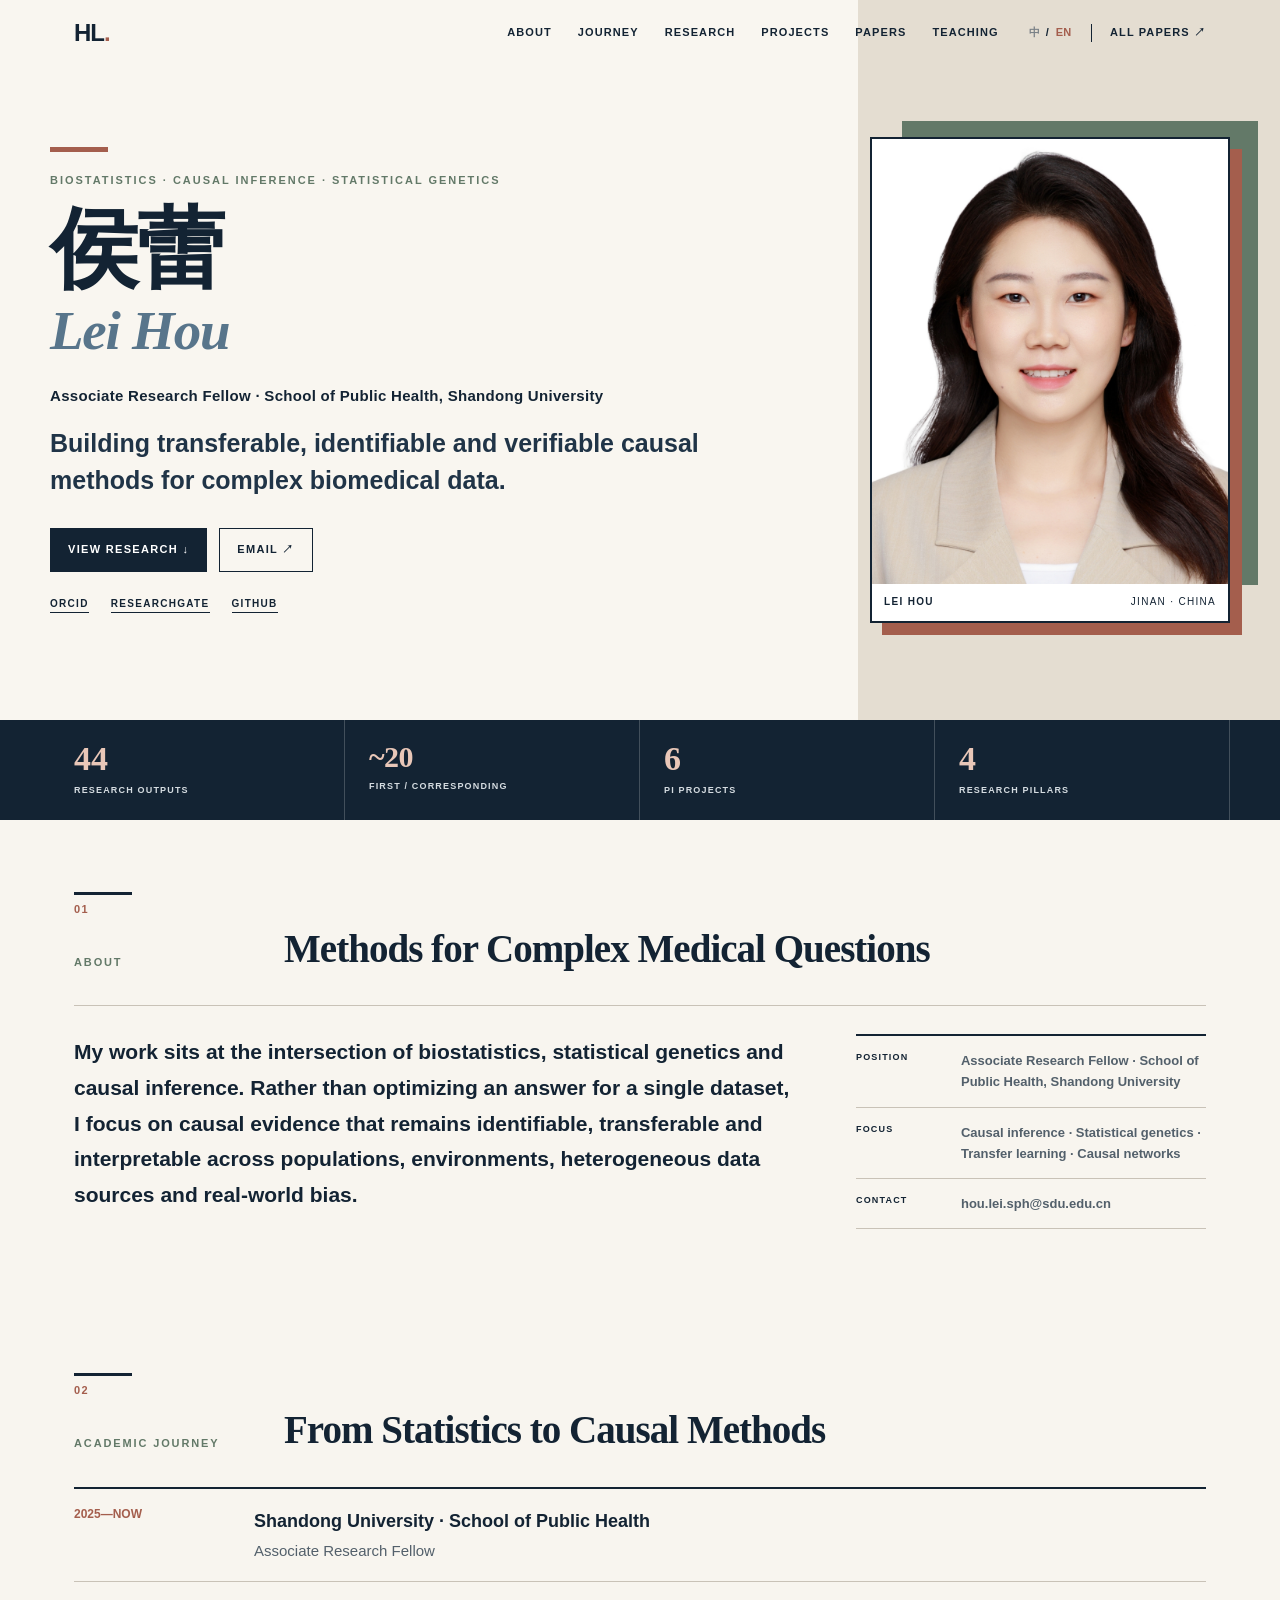
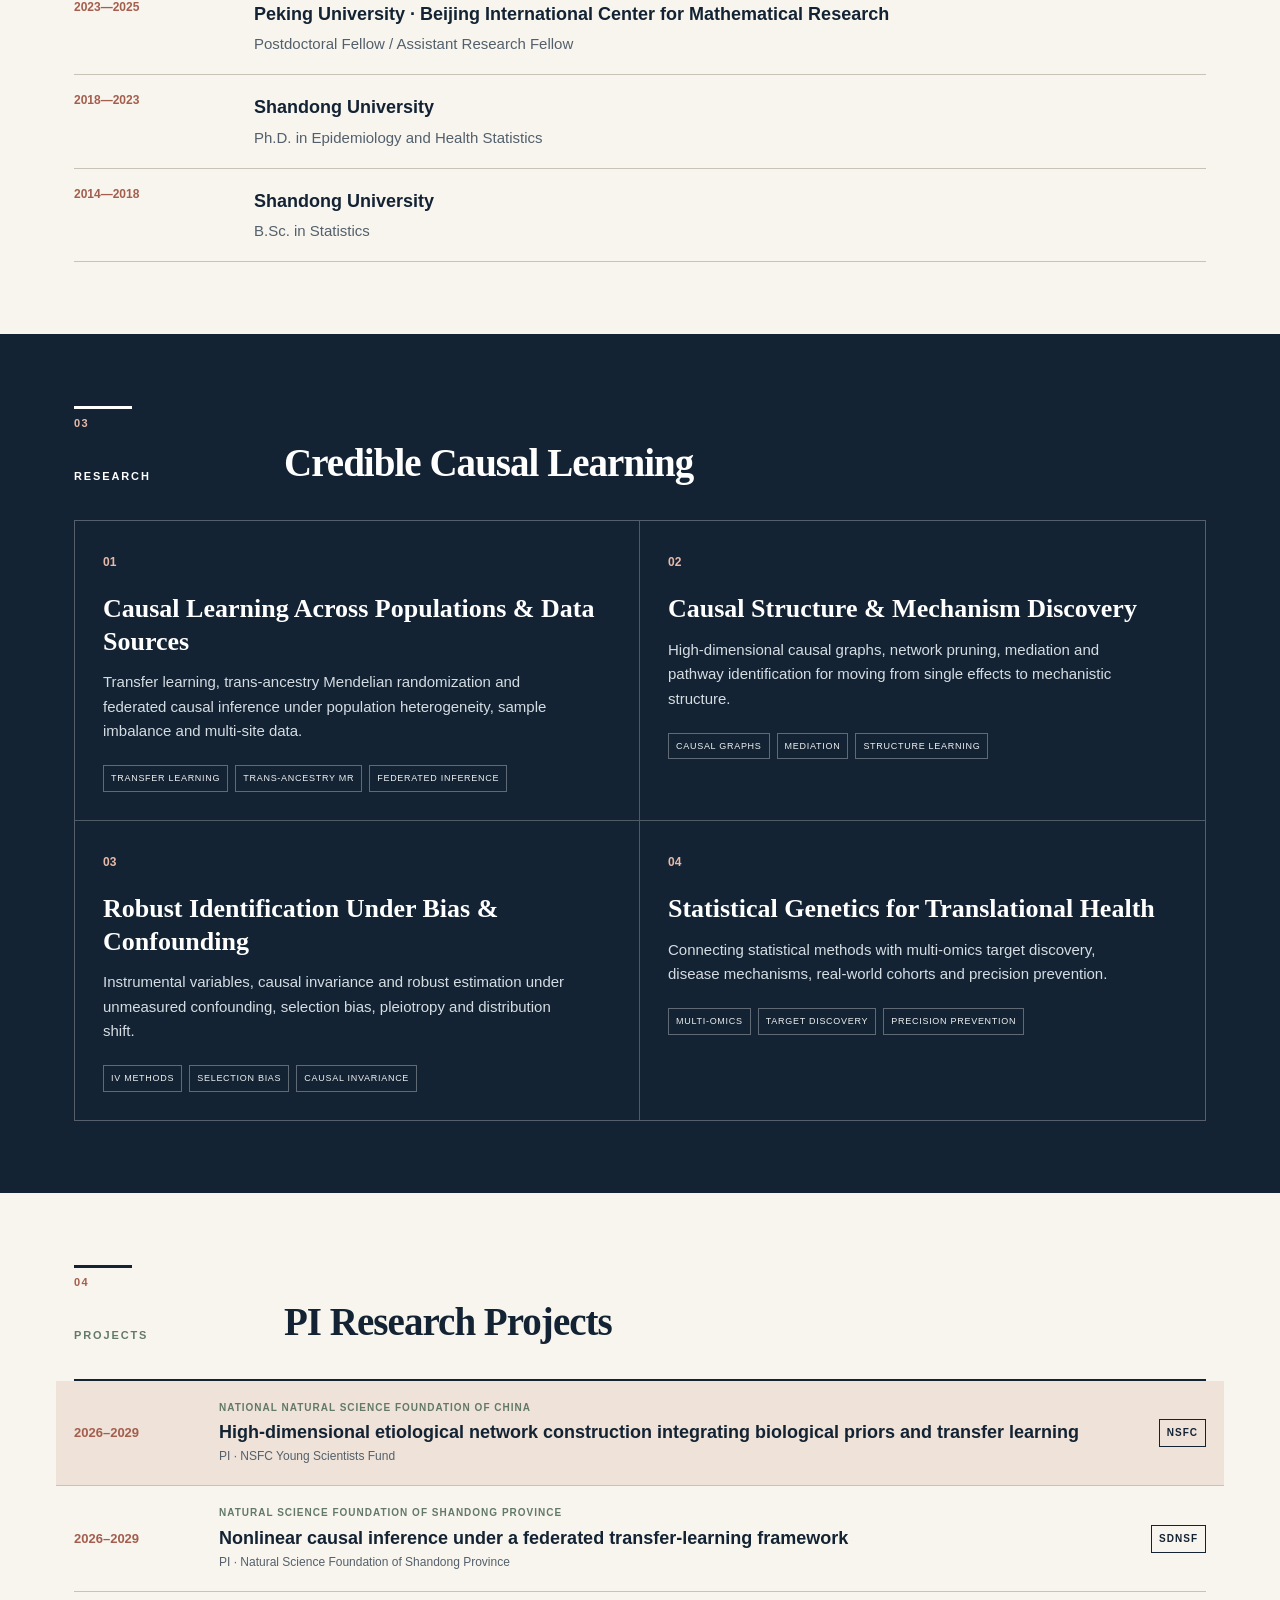
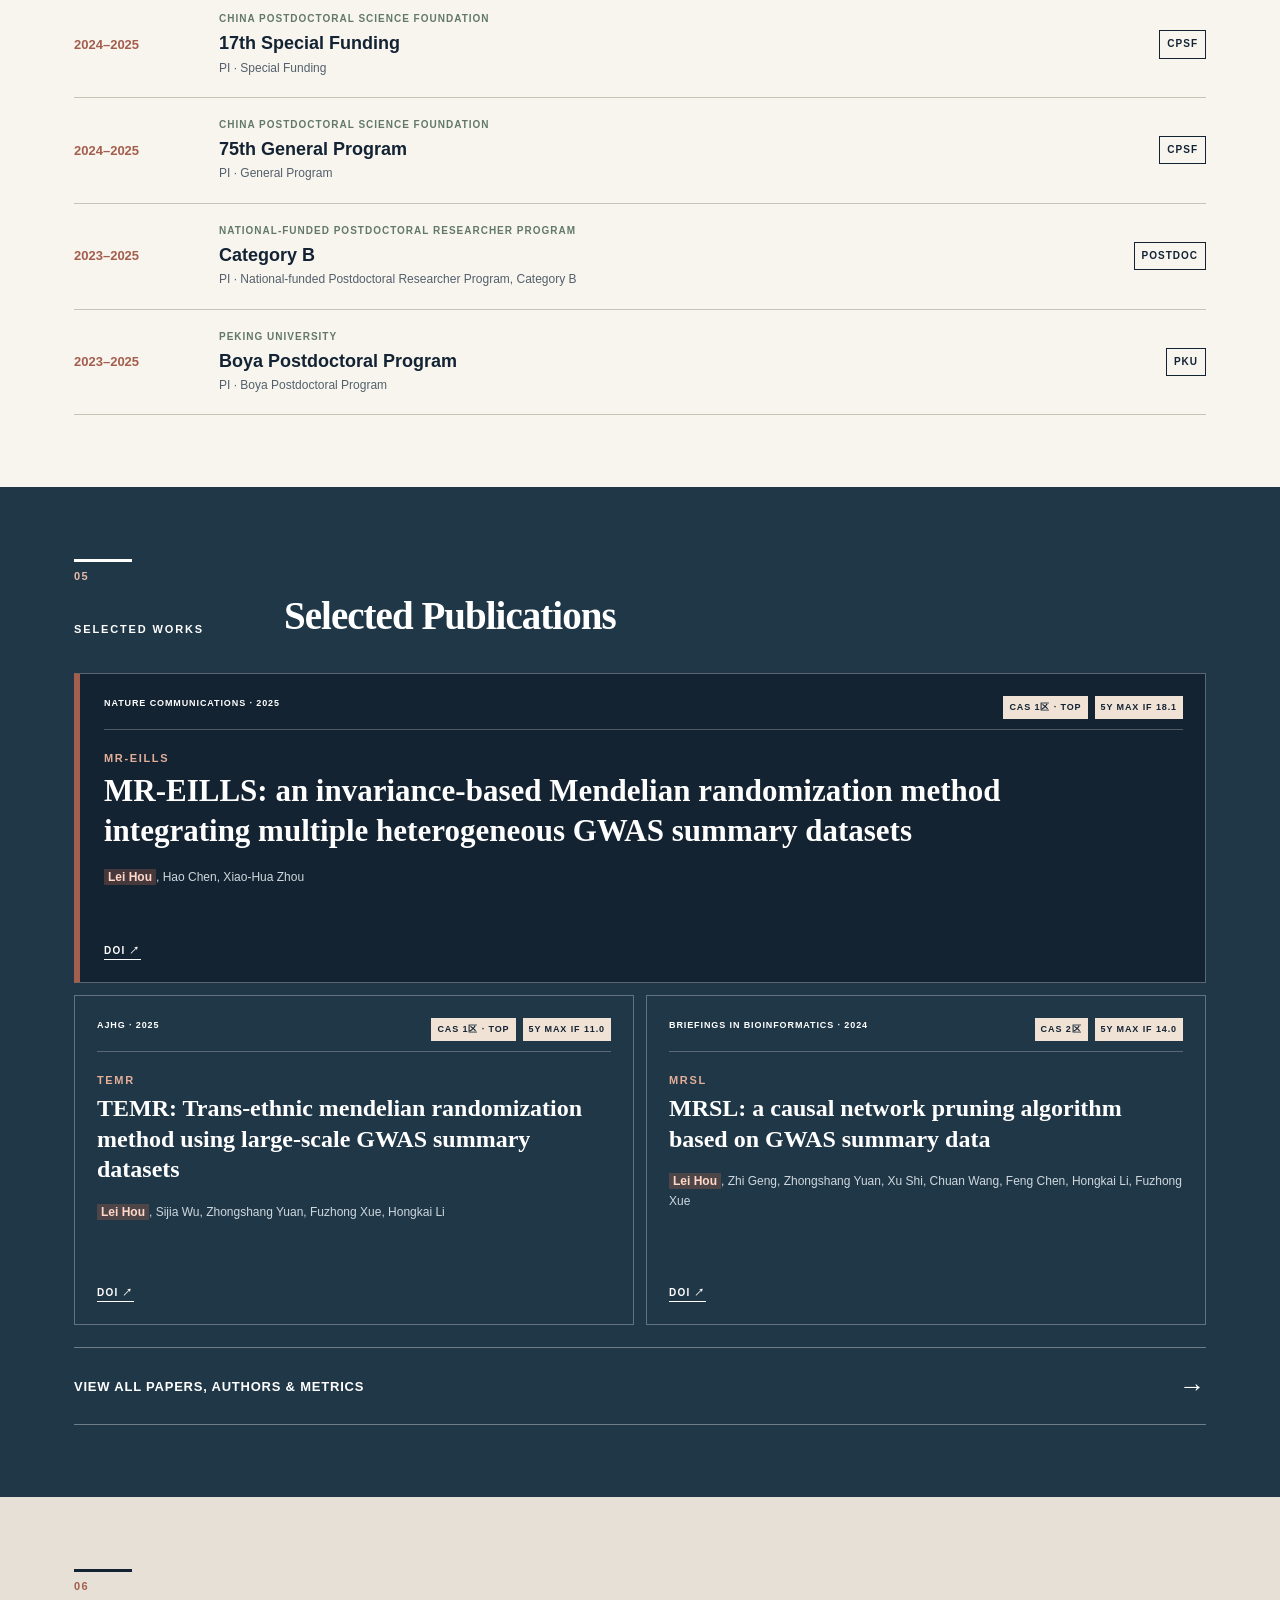
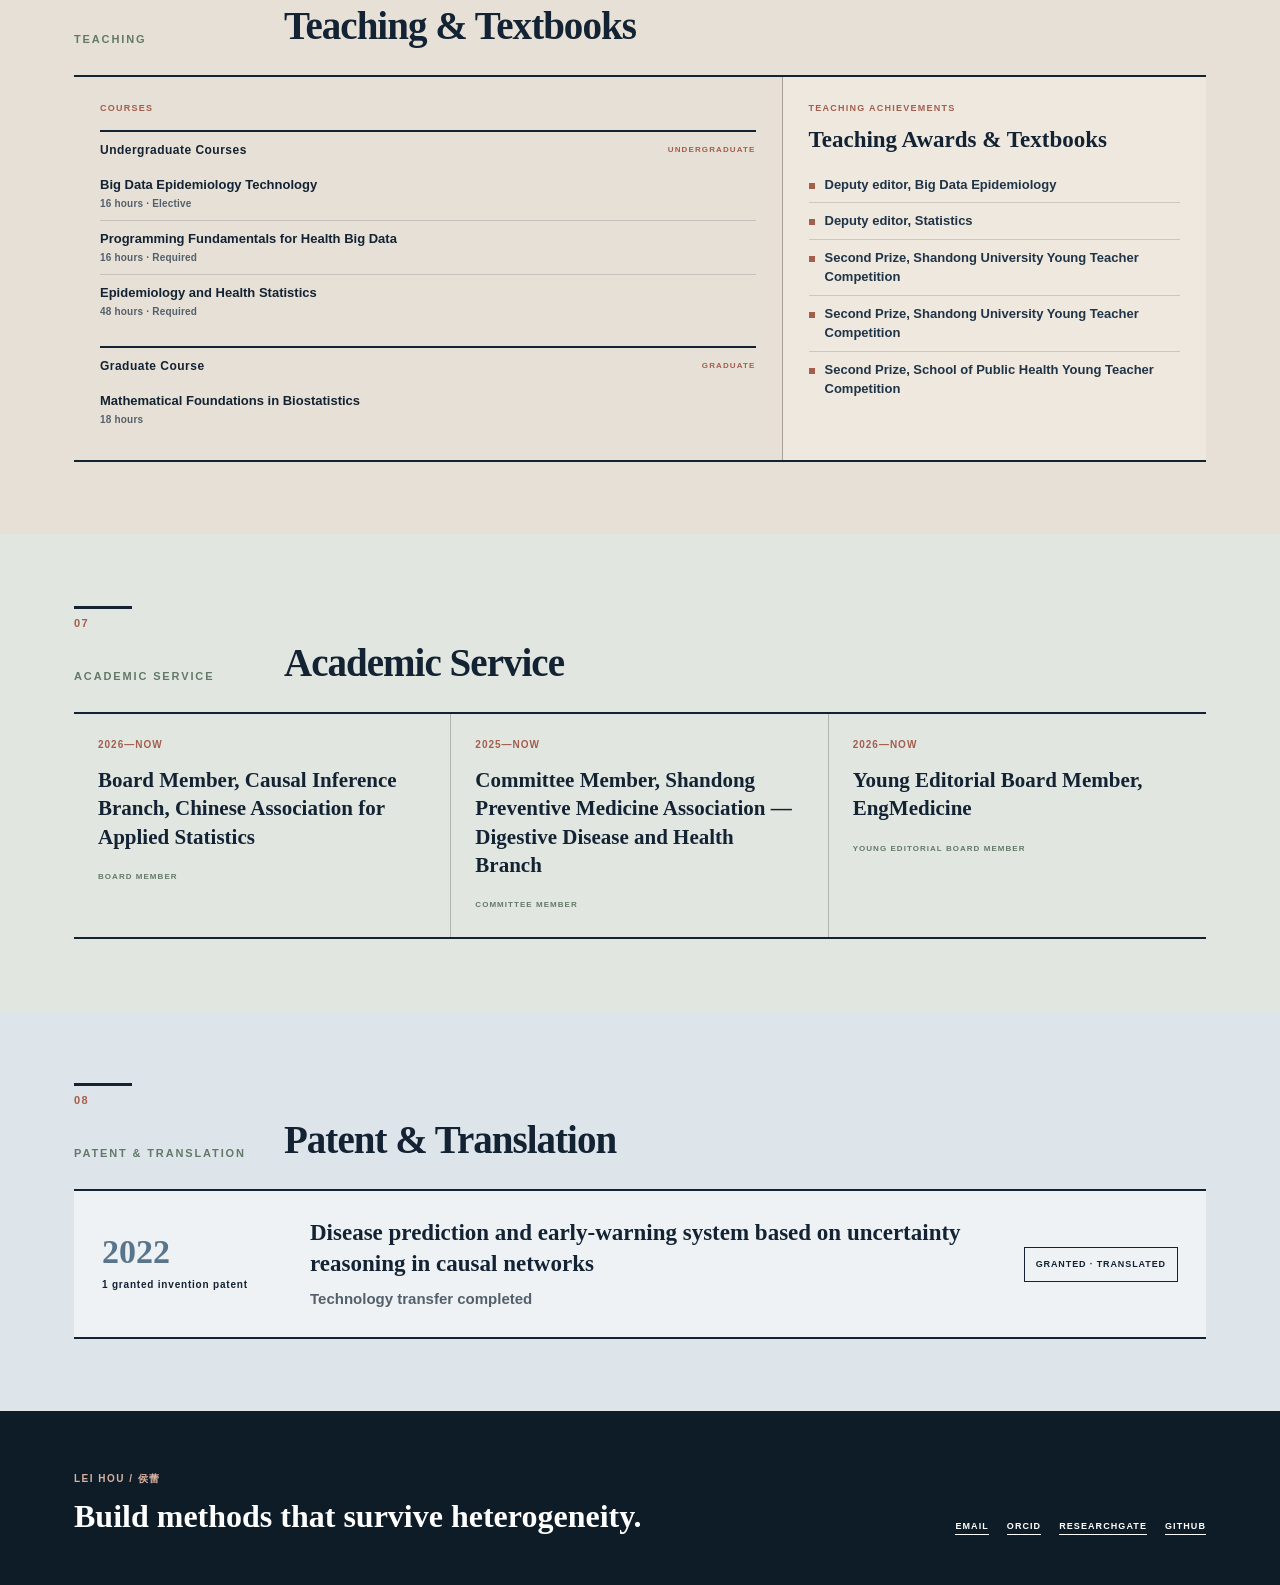
==== commit a14b3ae7: "Update index.html" ====
--- a/index.html
+++ b/index.html
@@ -173,6 +173,7 @@
         <ul class="beyond-list">
           <li data-i18n="teachBook1">《大数据流行病学》副主编</li>
           <li data-i18n="teachBook2">《统计学》副主编</li>
+          <li data-i18n="teachAward1">山东大学青年教师教学能手</li>
           <li data-i18n="teachAward1">山东大学青年教师教学比赛二等奖</li>
           <li data-i18n="teachAward2">山东大学公共卫生学院青年教师教学比赛二等奖</li>
         </ul>
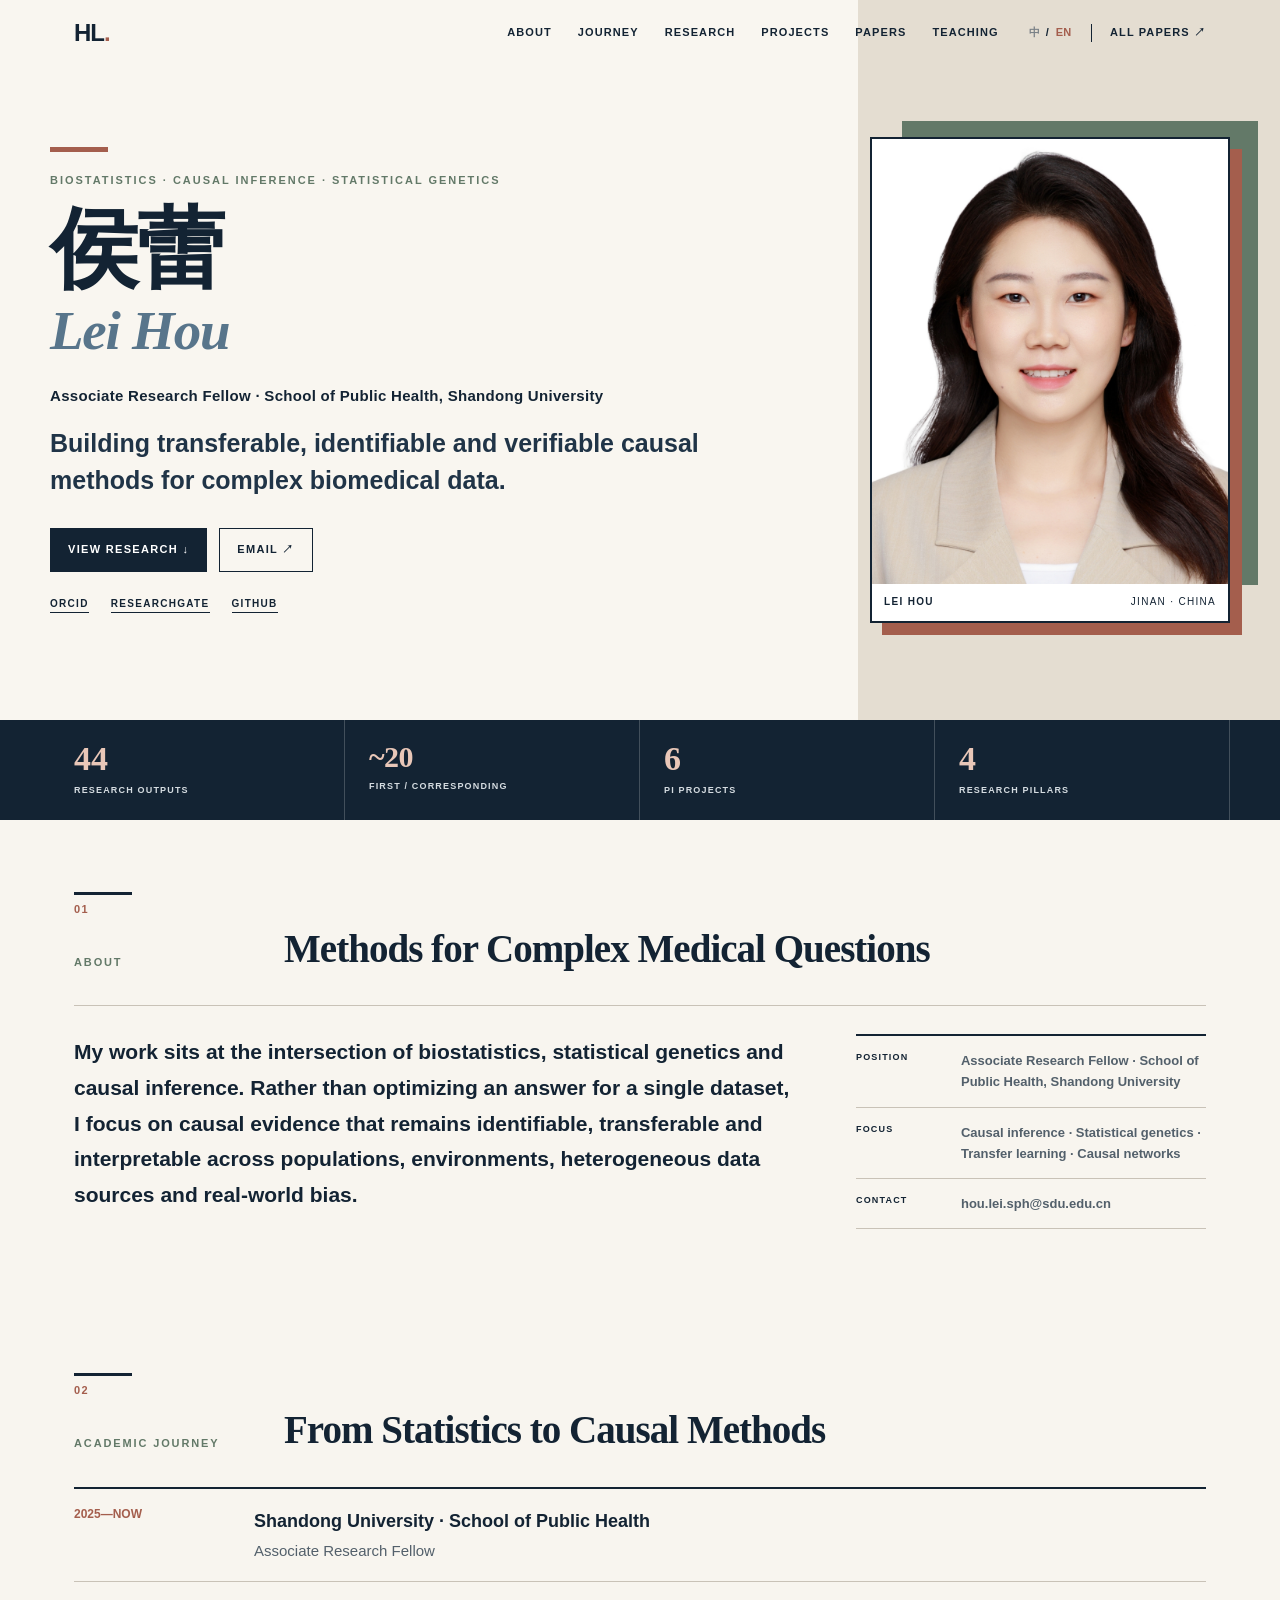
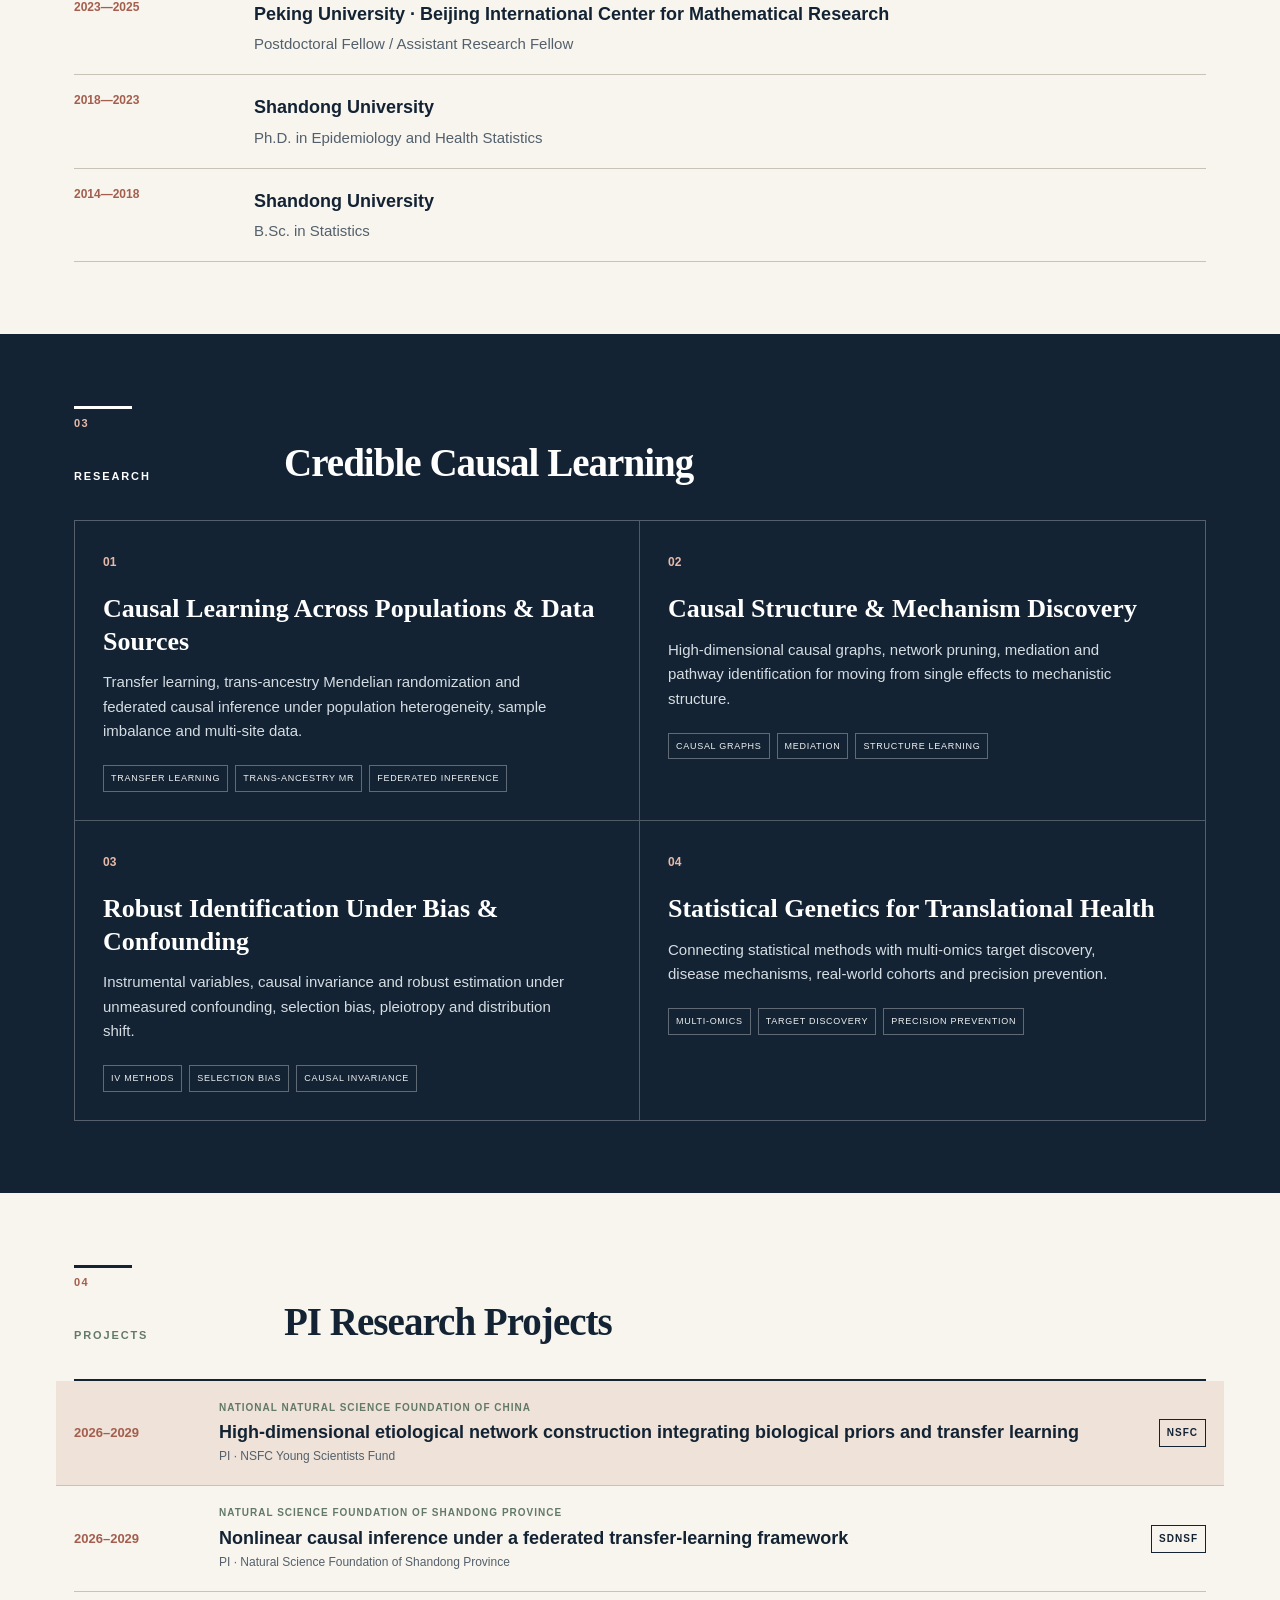
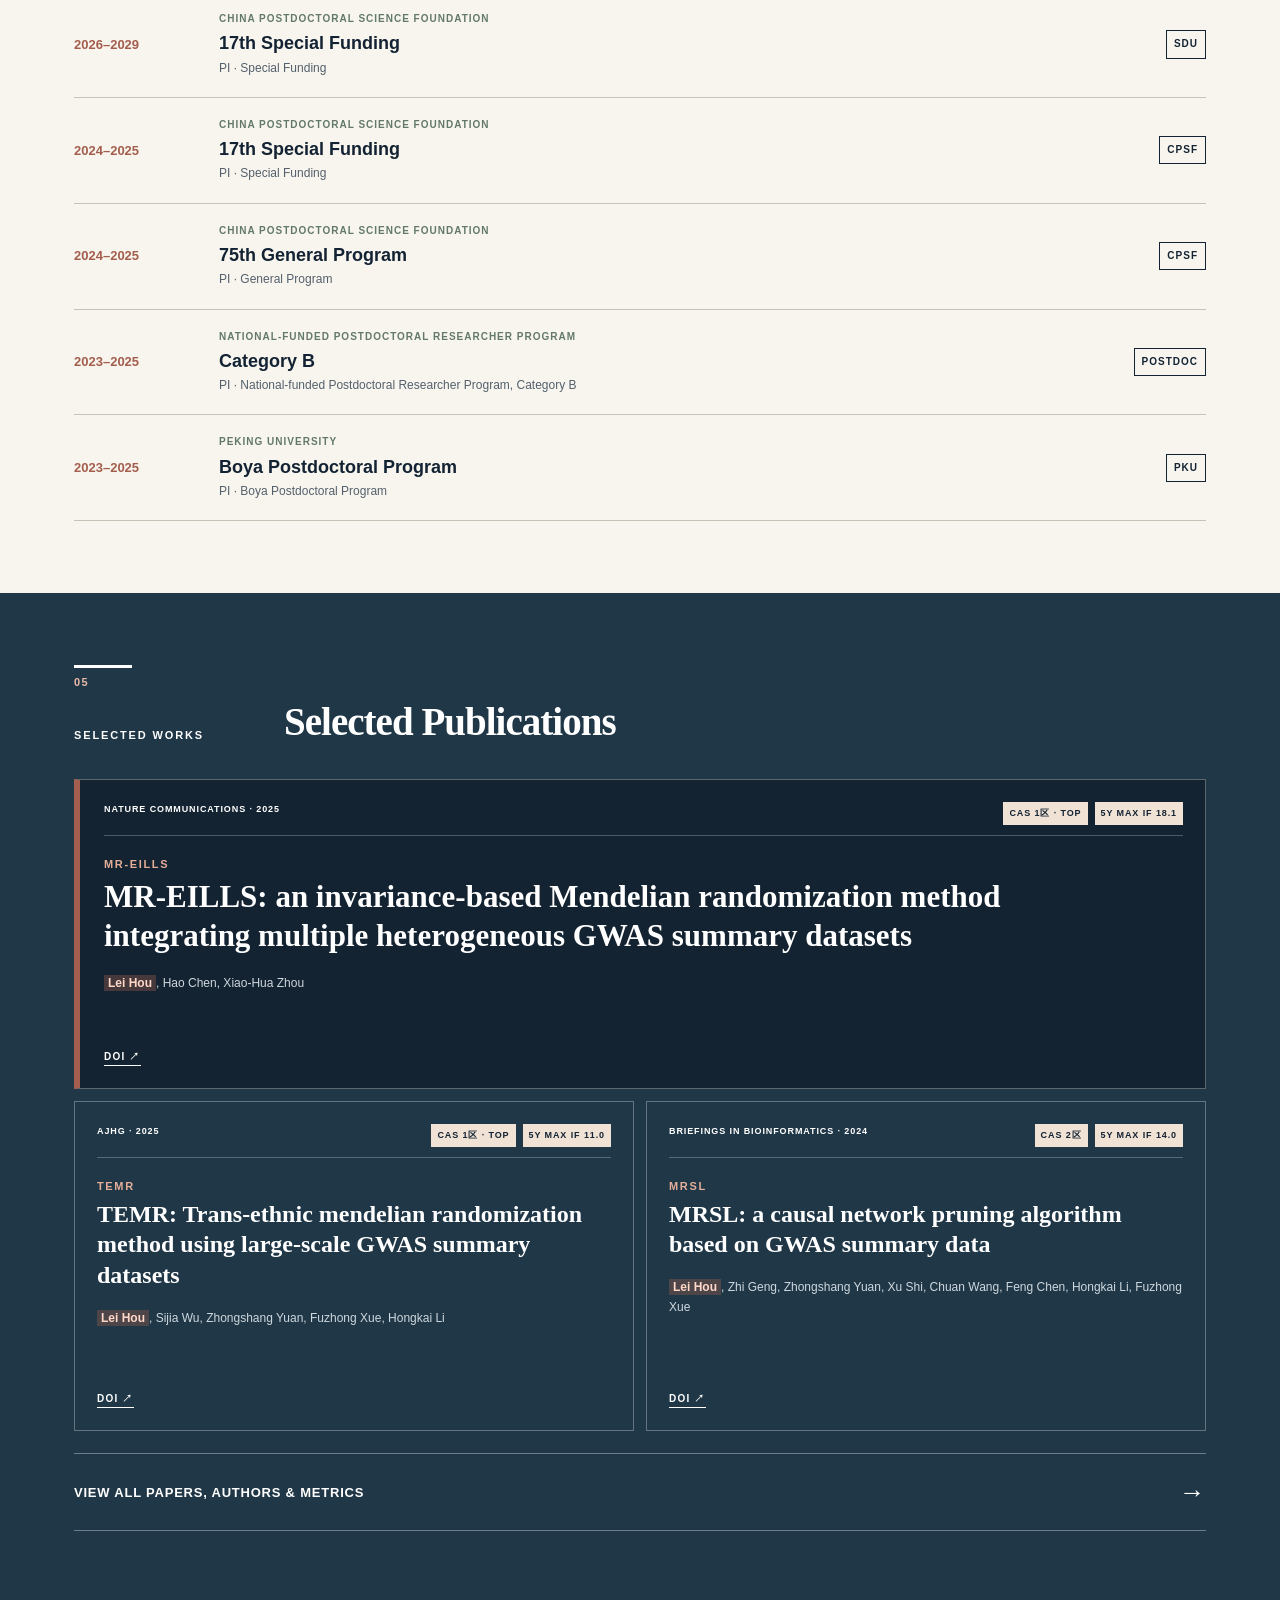
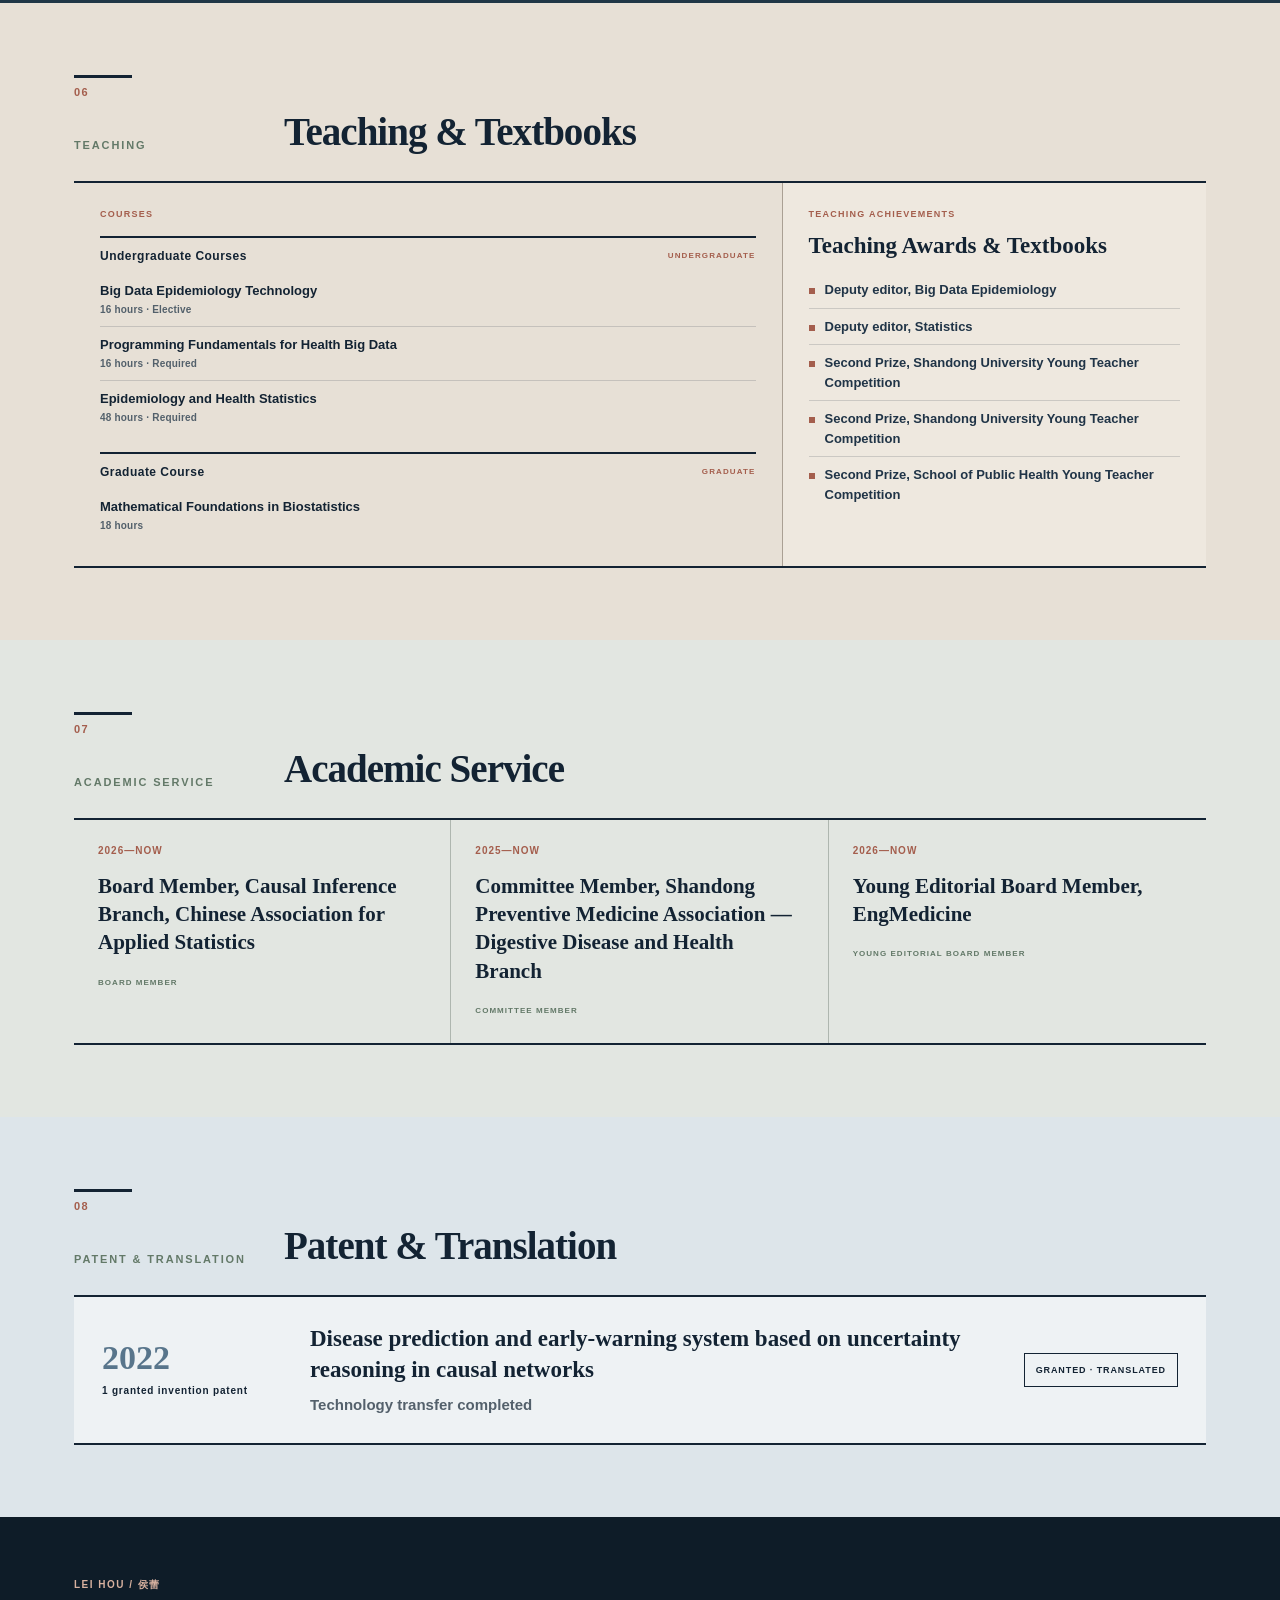
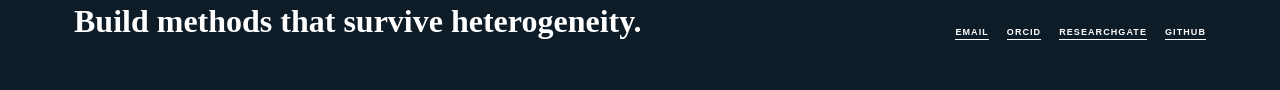
==== commit c7ff1040: "Update index.html" ====
--- a/index.html
+++ b/index.html
@@ -114,6 +114,7 @@
   <div class="project-list">
     <article class="project featured reveal"><div class="project-year">2026–2029</div><div><div class="project-agency" data-i18n="p1Agency">国家自然科学基金</div><h3 data-i18n="p1Title">融合生物先验与迁移学习的高维病因网络构建方法研究</h3><p>PI · NSFC Young Scientists Fund </p></div><b class="project-mark">NSFC</b></article>
     <article class="project reveal"><div class="project-year">2026–2029</div><div><div class="project-agency" data-i18n="p2Agency">山东省自然科学基金</div><h3 data-i18n="p2Title">联邦迁移学习框架下的非线性因果推断方法研究</h3><p>PI · Natural Science Foundation of Shandong Province</p></div><b class="project-mark">SDNSF</b></article>
+    <article class="project reveal"><div class="project-year">2026–2029</div><div><div class="project-agency" data-i18n="p3Agency">山东大学</div><h3 data-i18n="p3Title">山东大学青年学者未来计划</h3><p>PI · Special Funding</p></div><b class="project-mark">SDU</b></article>
     <article class="project reveal"><div class="project-year">2024–2025</div><div><div class="project-agency" data-i18n="p3Agency">中国博士后科学基金</div><h3 data-i18n="p3Title">第17批特别资助</h3><p>PI · Special Funding</p></div><b class="project-mark">CPSF</b></article>
     <article class="project reveal"><div class="project-year">2024–2025</div><div><div class="project-agency" data-i18n="p3Agency">中国博士后科学基金</div><h3 data-i18n="p4Title">第75批面上资助</h3><p>PI · General Program</p></div><b class="project-mark">CPSF</b></article>
     <article class="project reveal"><div class="project-year">2023–2025</div><div><div class="project-agency" data-i18n="p5Agency">国家资助博士后研究人员计划</div><h3 data-i18n="p5Title">B档资助（博新计划进入会评）</h3><p>PI · National-funded Postdoctoral Researcher Program, Category B</p></div><b class="project-mark">POSTDOC</b></article>
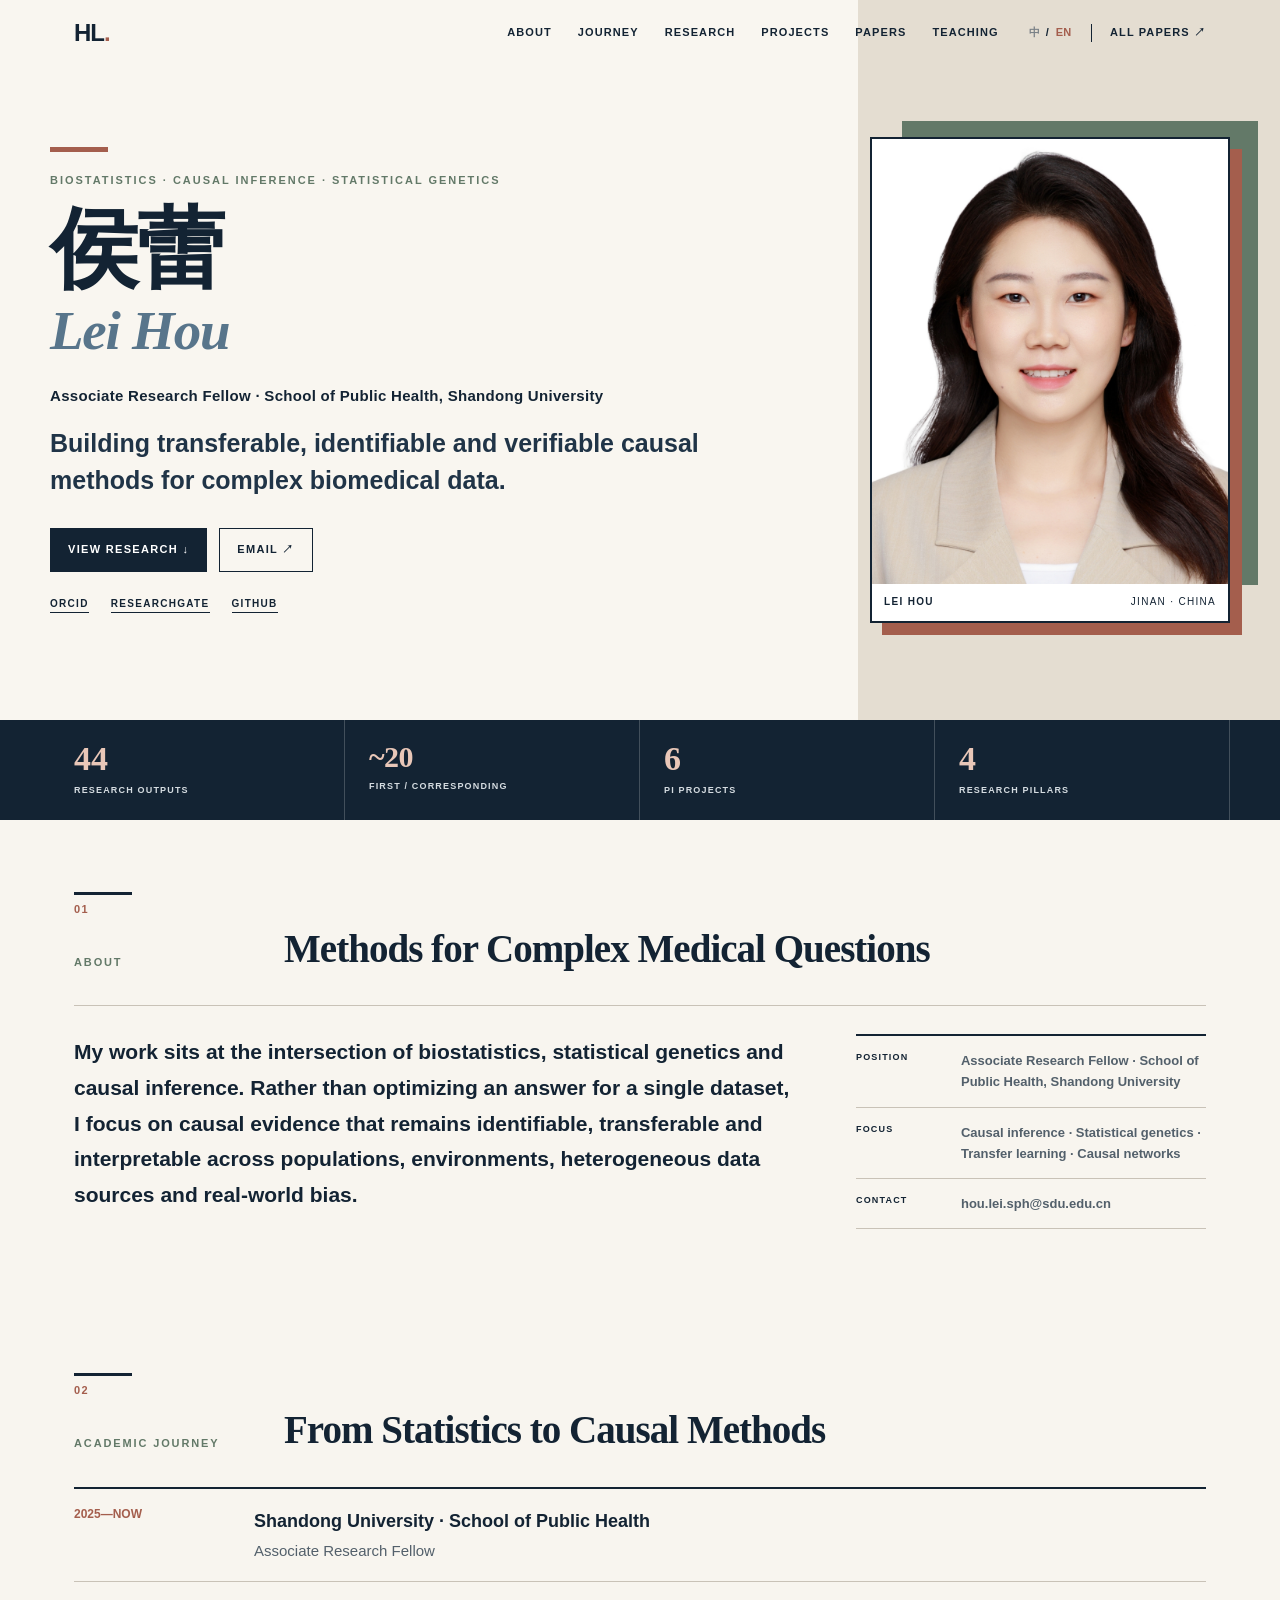
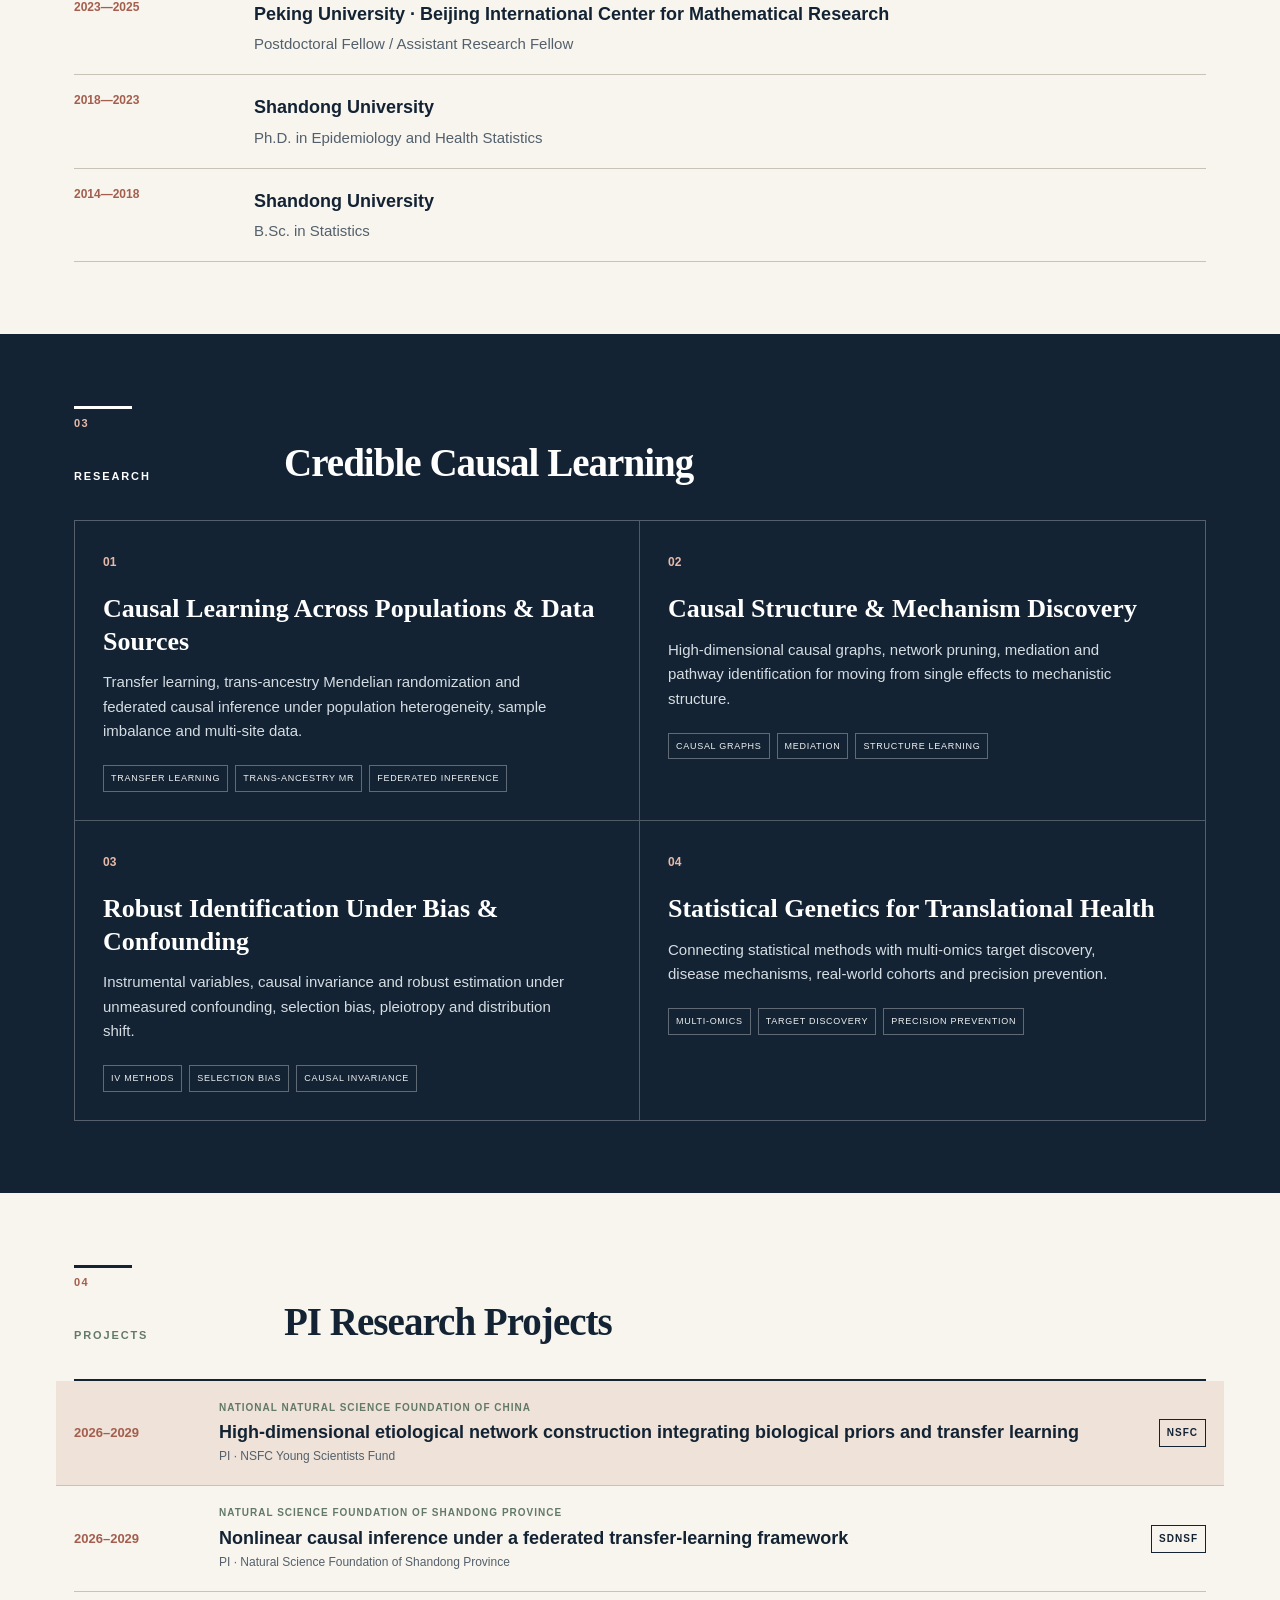
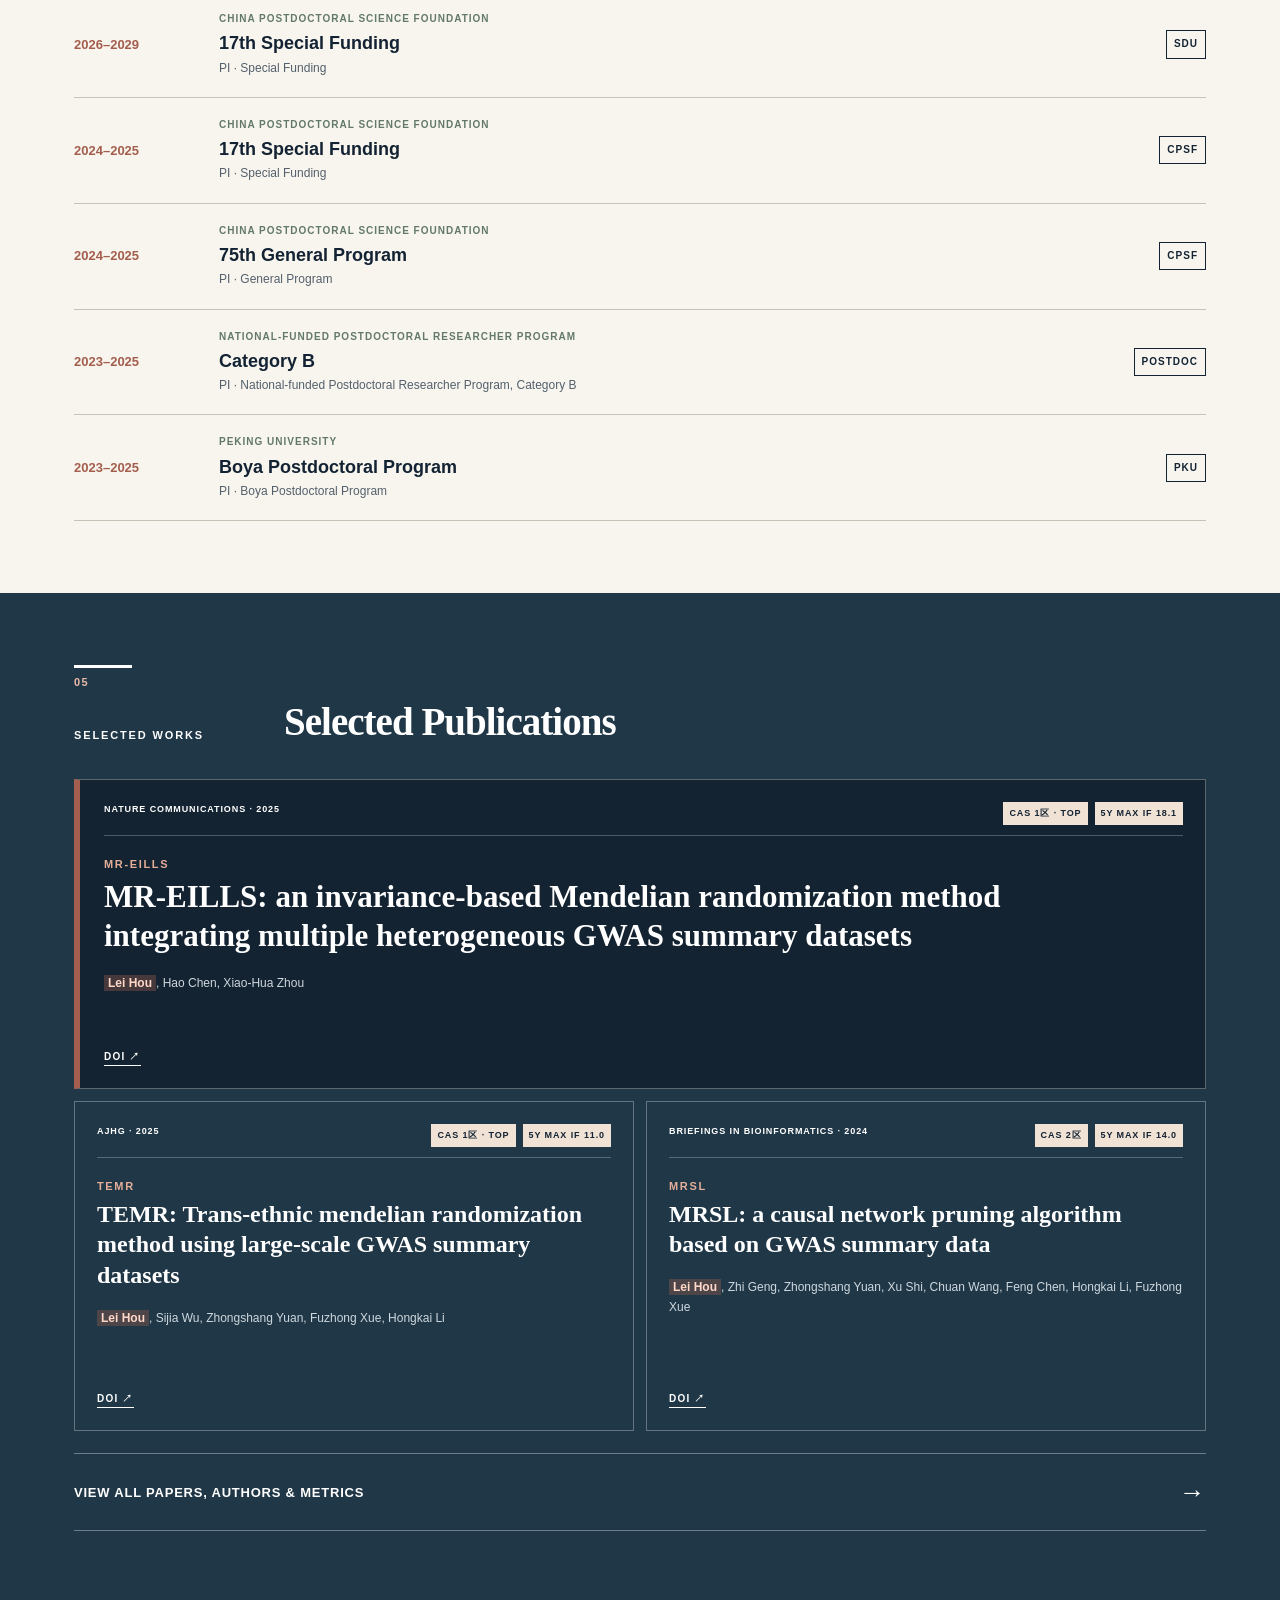
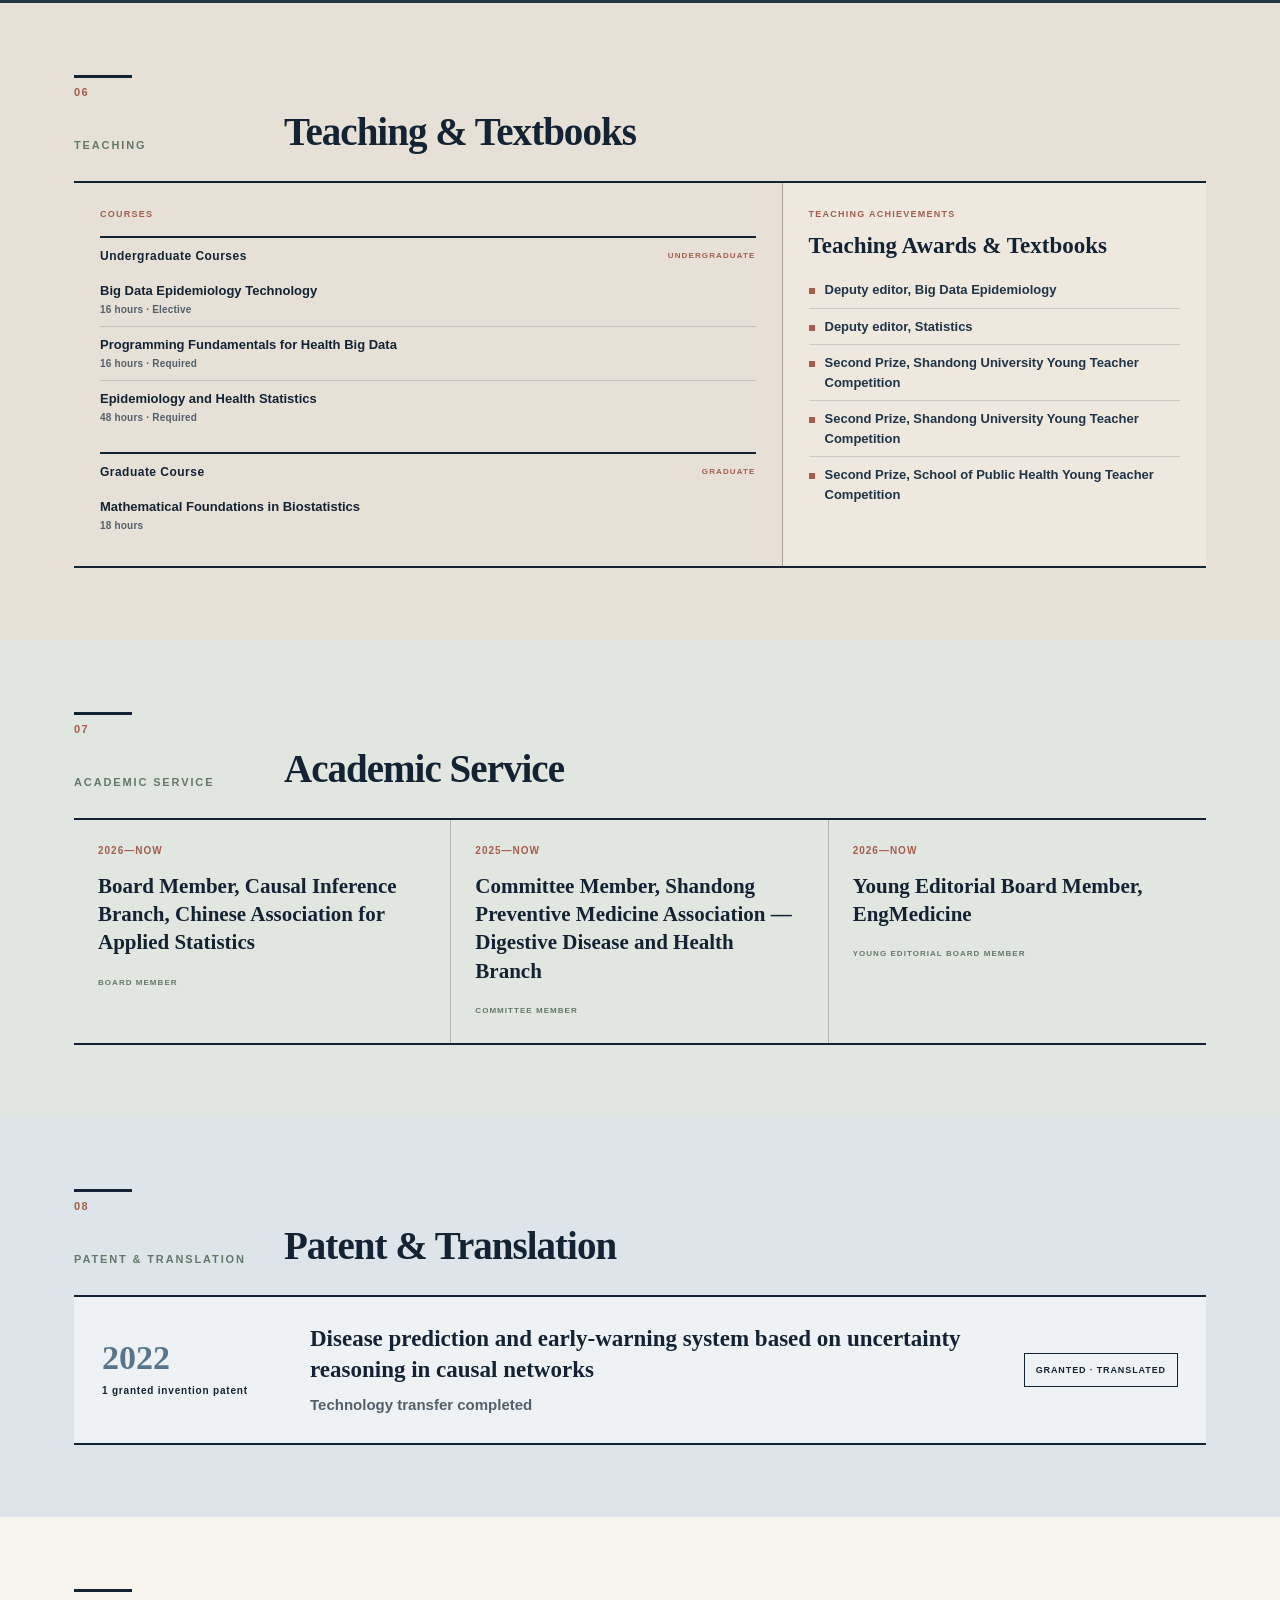
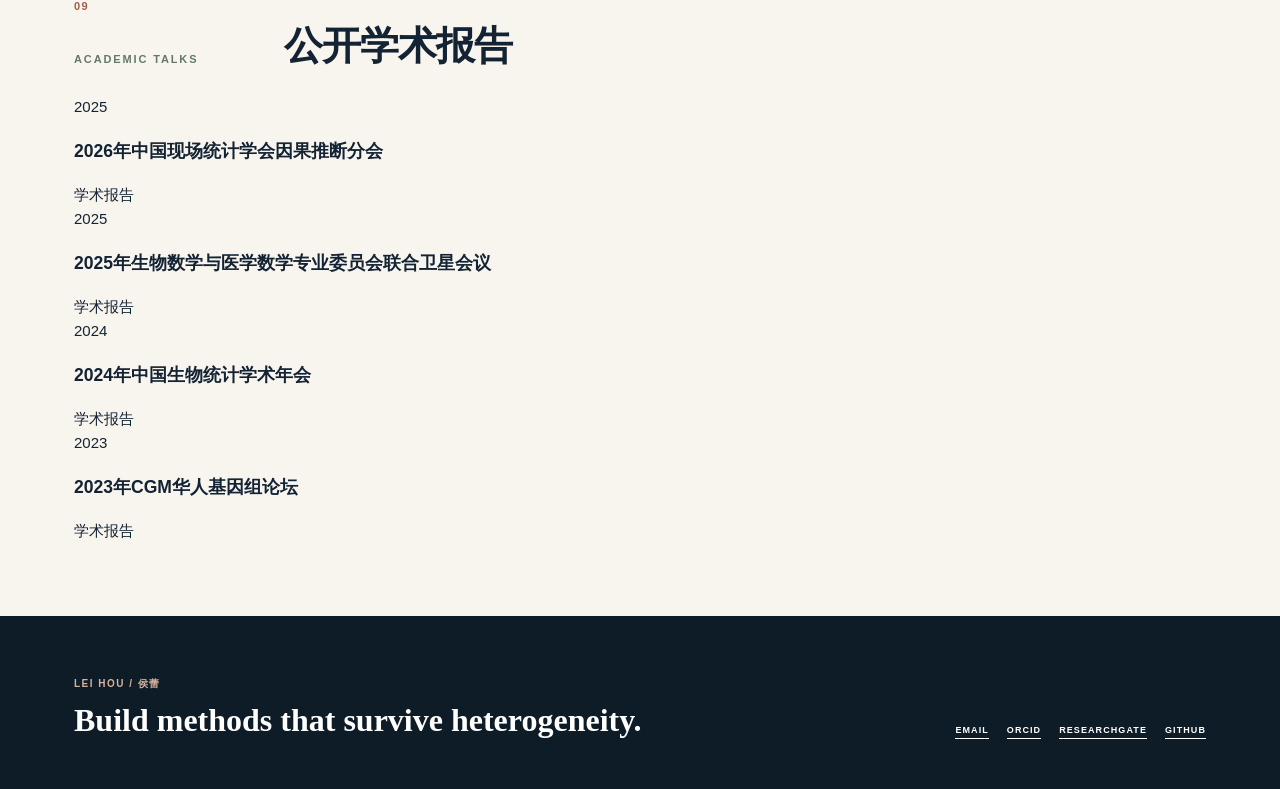
==== commit da4b40e5: "Update index.html" ====
--- a/index.html
+++ b/index.html
@@ -226,6 +226,74 @@
     </article>
   </div>
 </section>
+
+<section class="talks-section standalone-section" id="talks">
+
+  <div class="section-shell compact">
+
+    <div class="section-index">09</div>
+
+    <div class="section-head">
+      <p>ACADEMIC TALKS</p>
+      <h2 data-i18n="talksTitle">公开学术报告</h2>
+    </div>
+
+    <div class="talk-list">
+
+      <article class="talk-item reveal">
+        <div class="talk-year">2025</div>
+        <div class="talk-main">
+          <h3 data-i18n="talk1">
+            2026年中国现场统计学会因果推断分会
+          </h3>
+        </div>
+        <div class="talk-type" data-i18n="talkType">
+          学术报告
+        </div>
+      </article>
+      
+      <article class="talk-item reveal">
+        <div class="talk-year">2025</div>
+        <div class="talk-main">
+          <h3 data-i18n="talk1">
+            2025年生物数学与医学数学专业委员会联合卫星会议
+          </h3>
+        </div>
+        <div class="talk-type" data-i18n="talkType">
+          学术报告
+        </div>
+      </article>
+
+      <article class="talk-item reveal">
+        <div class="talk-year">2024</div>
+        <div class="talk-main">
+          <h3 data-i18n="talk2">
+            2024年中国生物统计学术年会
+          </h3>
+        </div>
+        <div class="talk-type" data-i18n="talkType">
+          学术报告
+        </div>
+      </article>
+
+      <article class="talk-item reveal">
+        <div class="talk-year">2023</div>
+        <div class="talk-main">
+          <h3 data-i18n="talk3">
+            2023年CGM华人基因组论坛
+          </h3>
+        </div>
+        <div class="talk-type" data-i18n="talkType">
+          学术报告
+        </div>
+      </article>
+
+    </div>
+
+  </div>
+
+</section>
+
 </main>
 
 <footer>
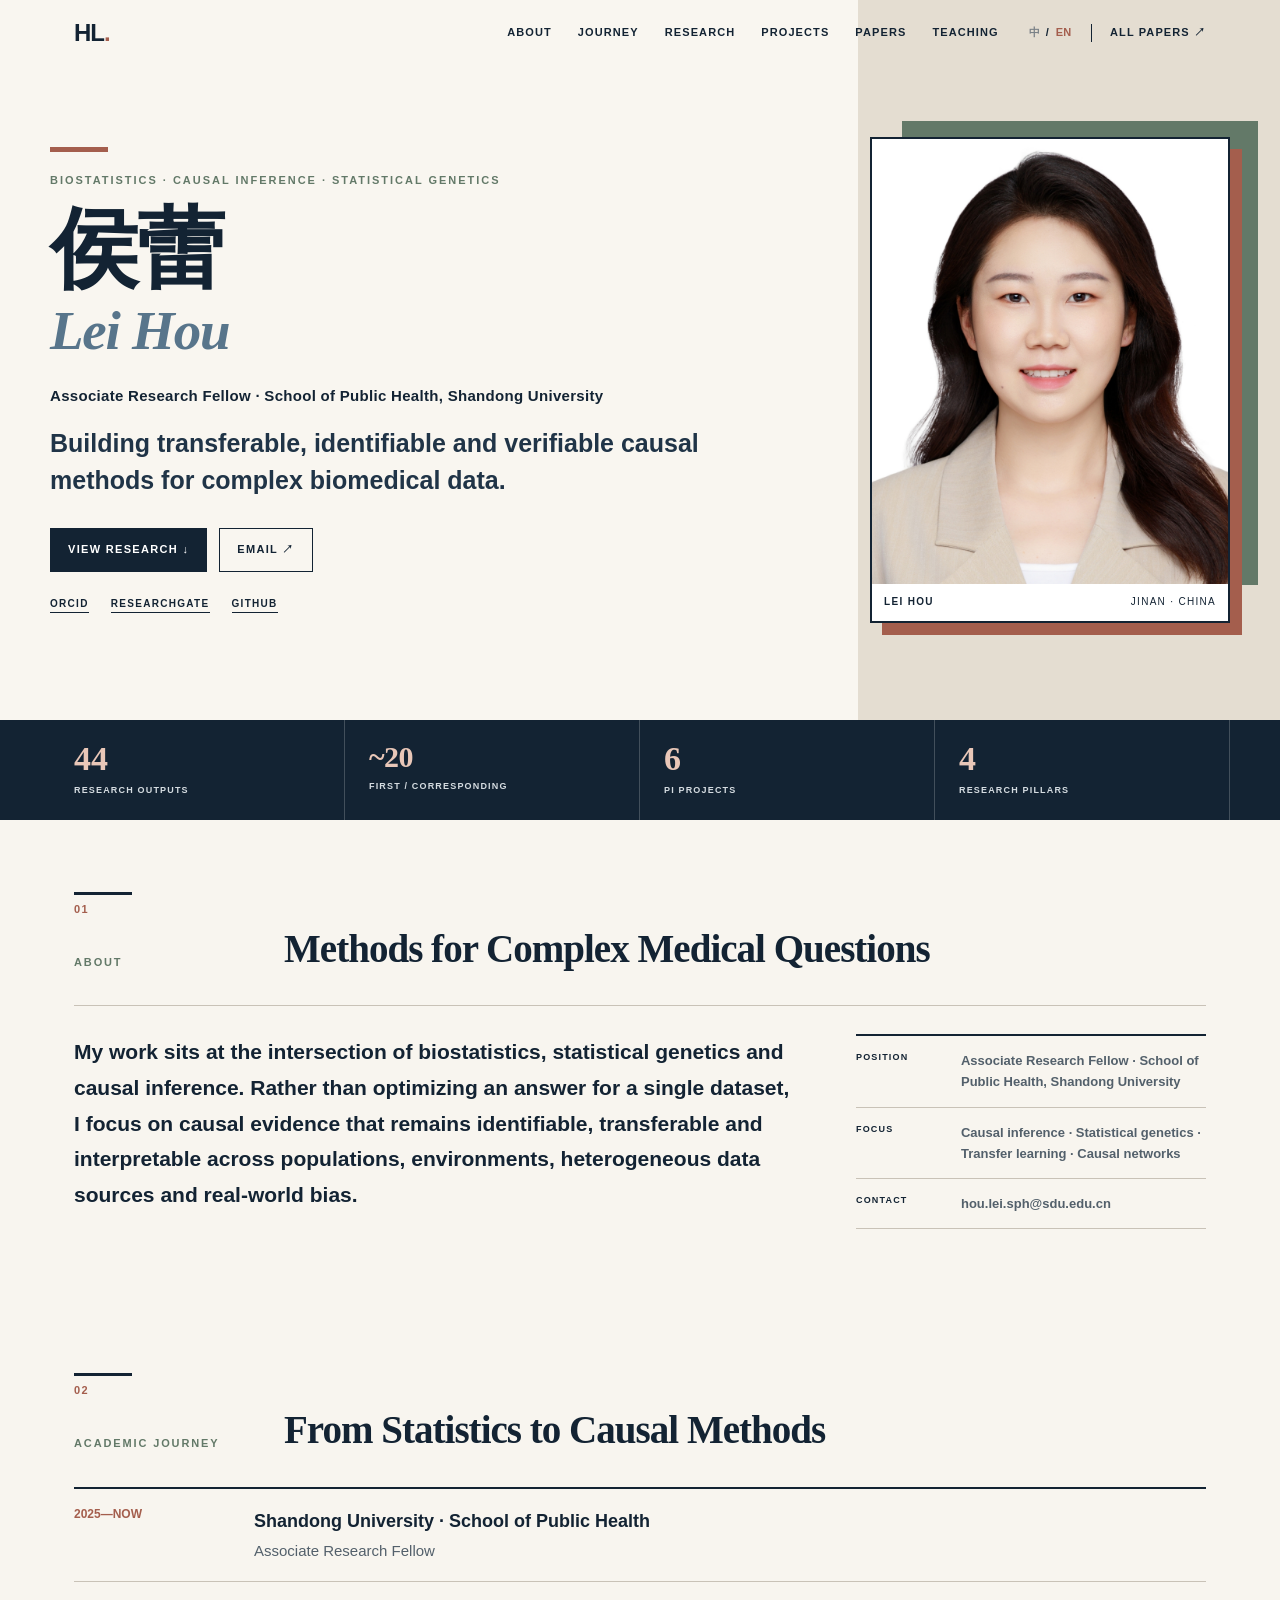
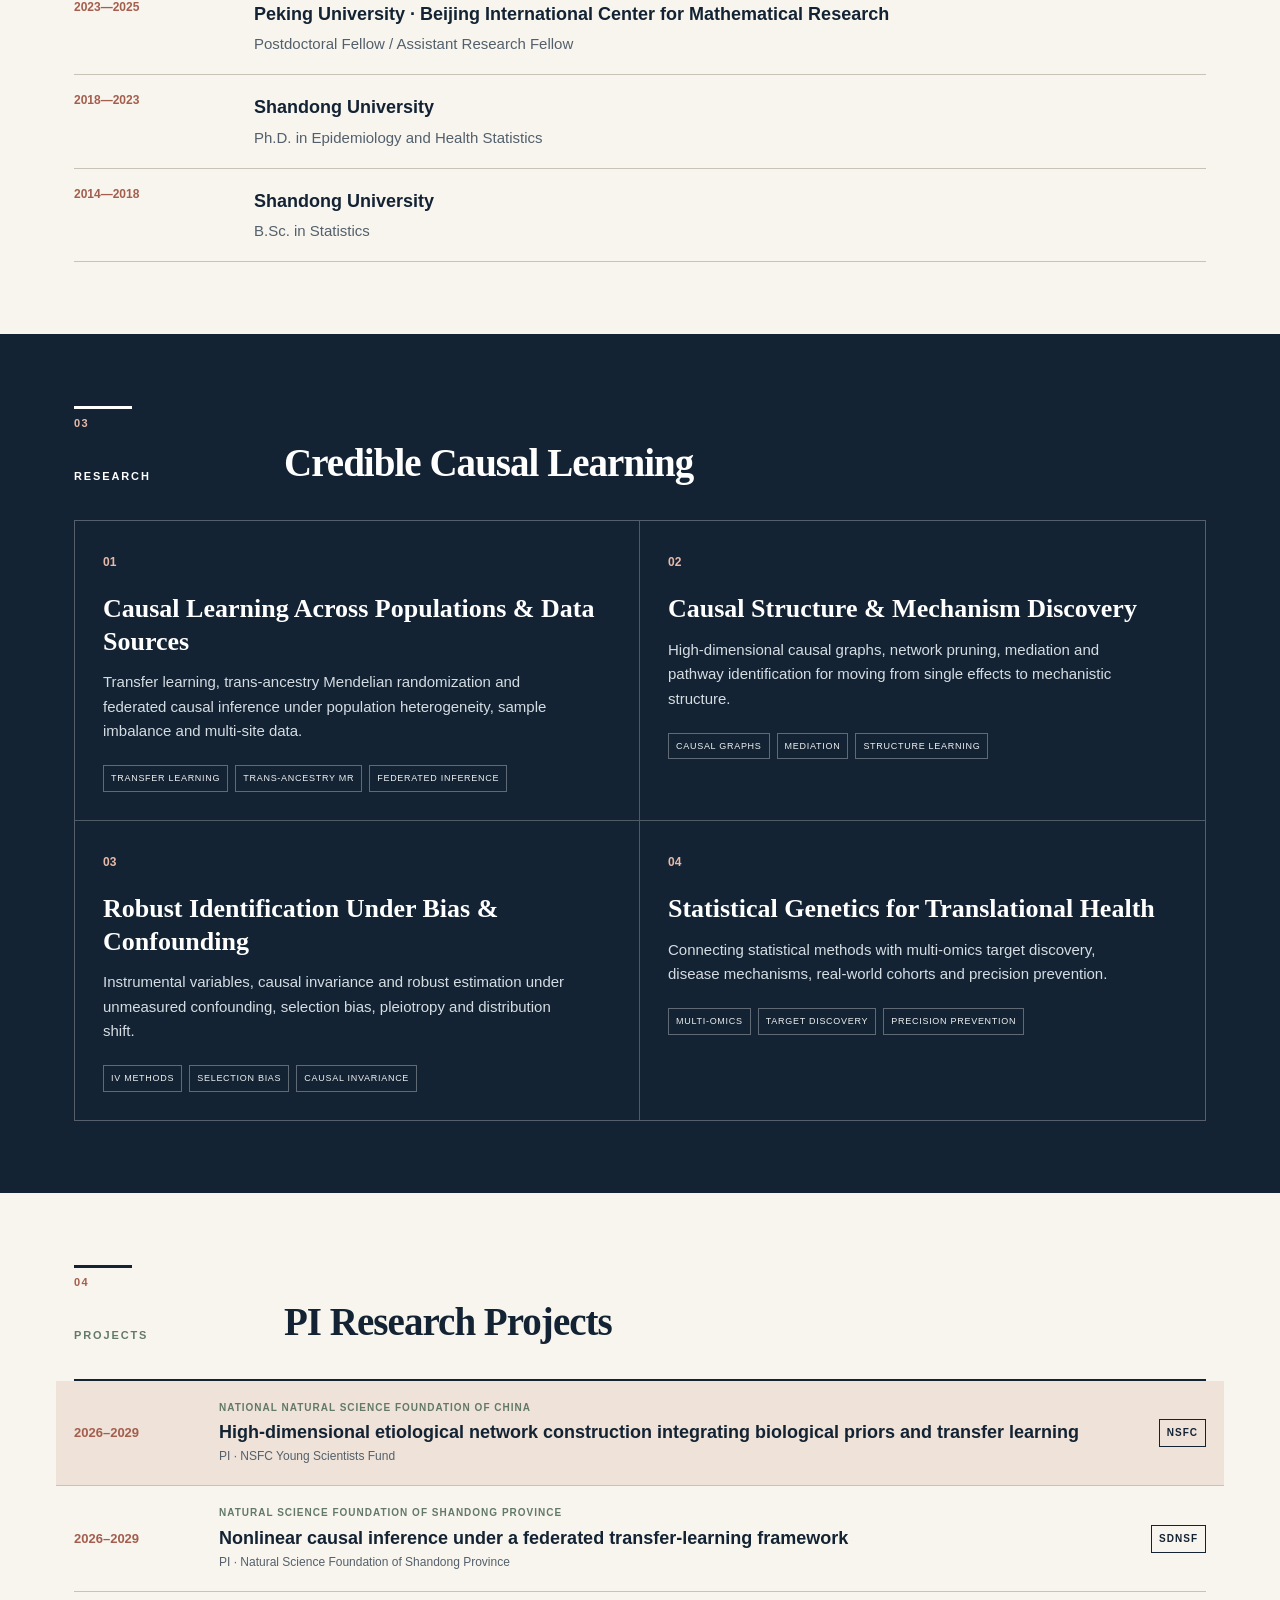
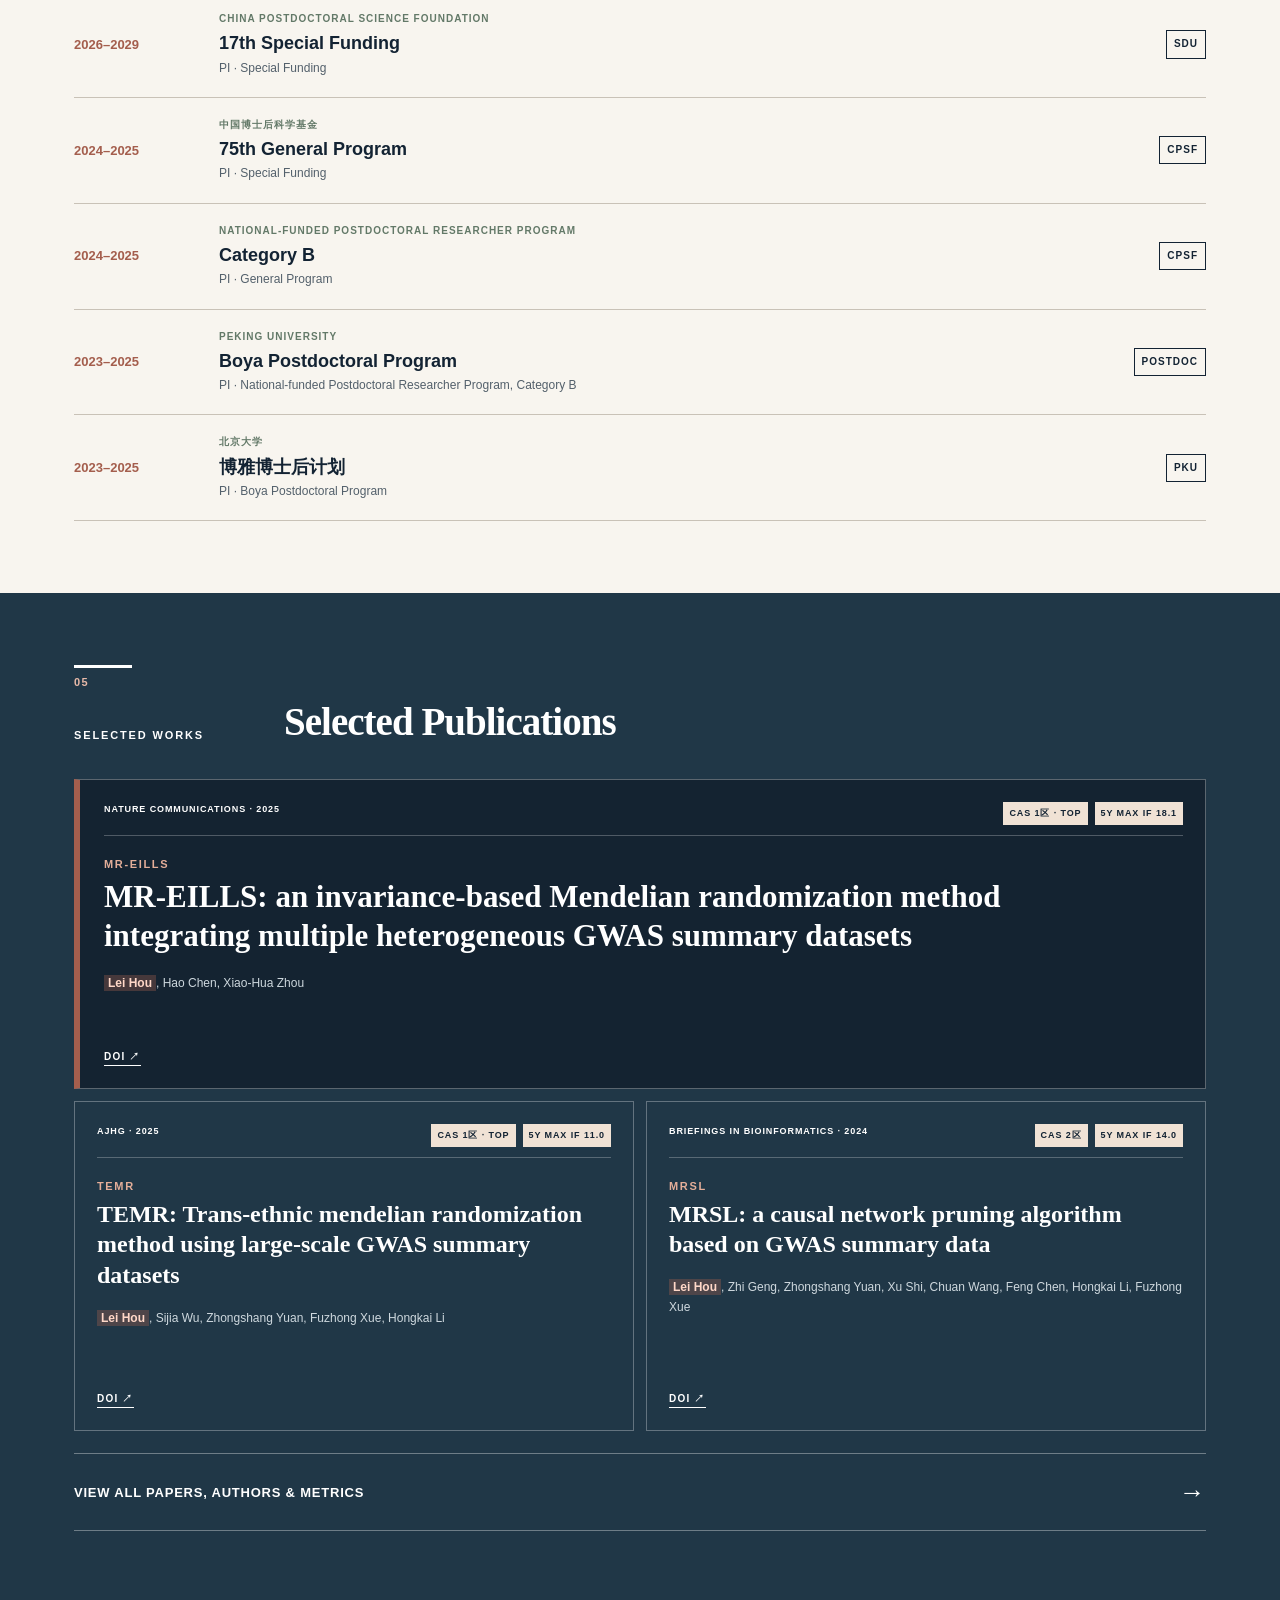
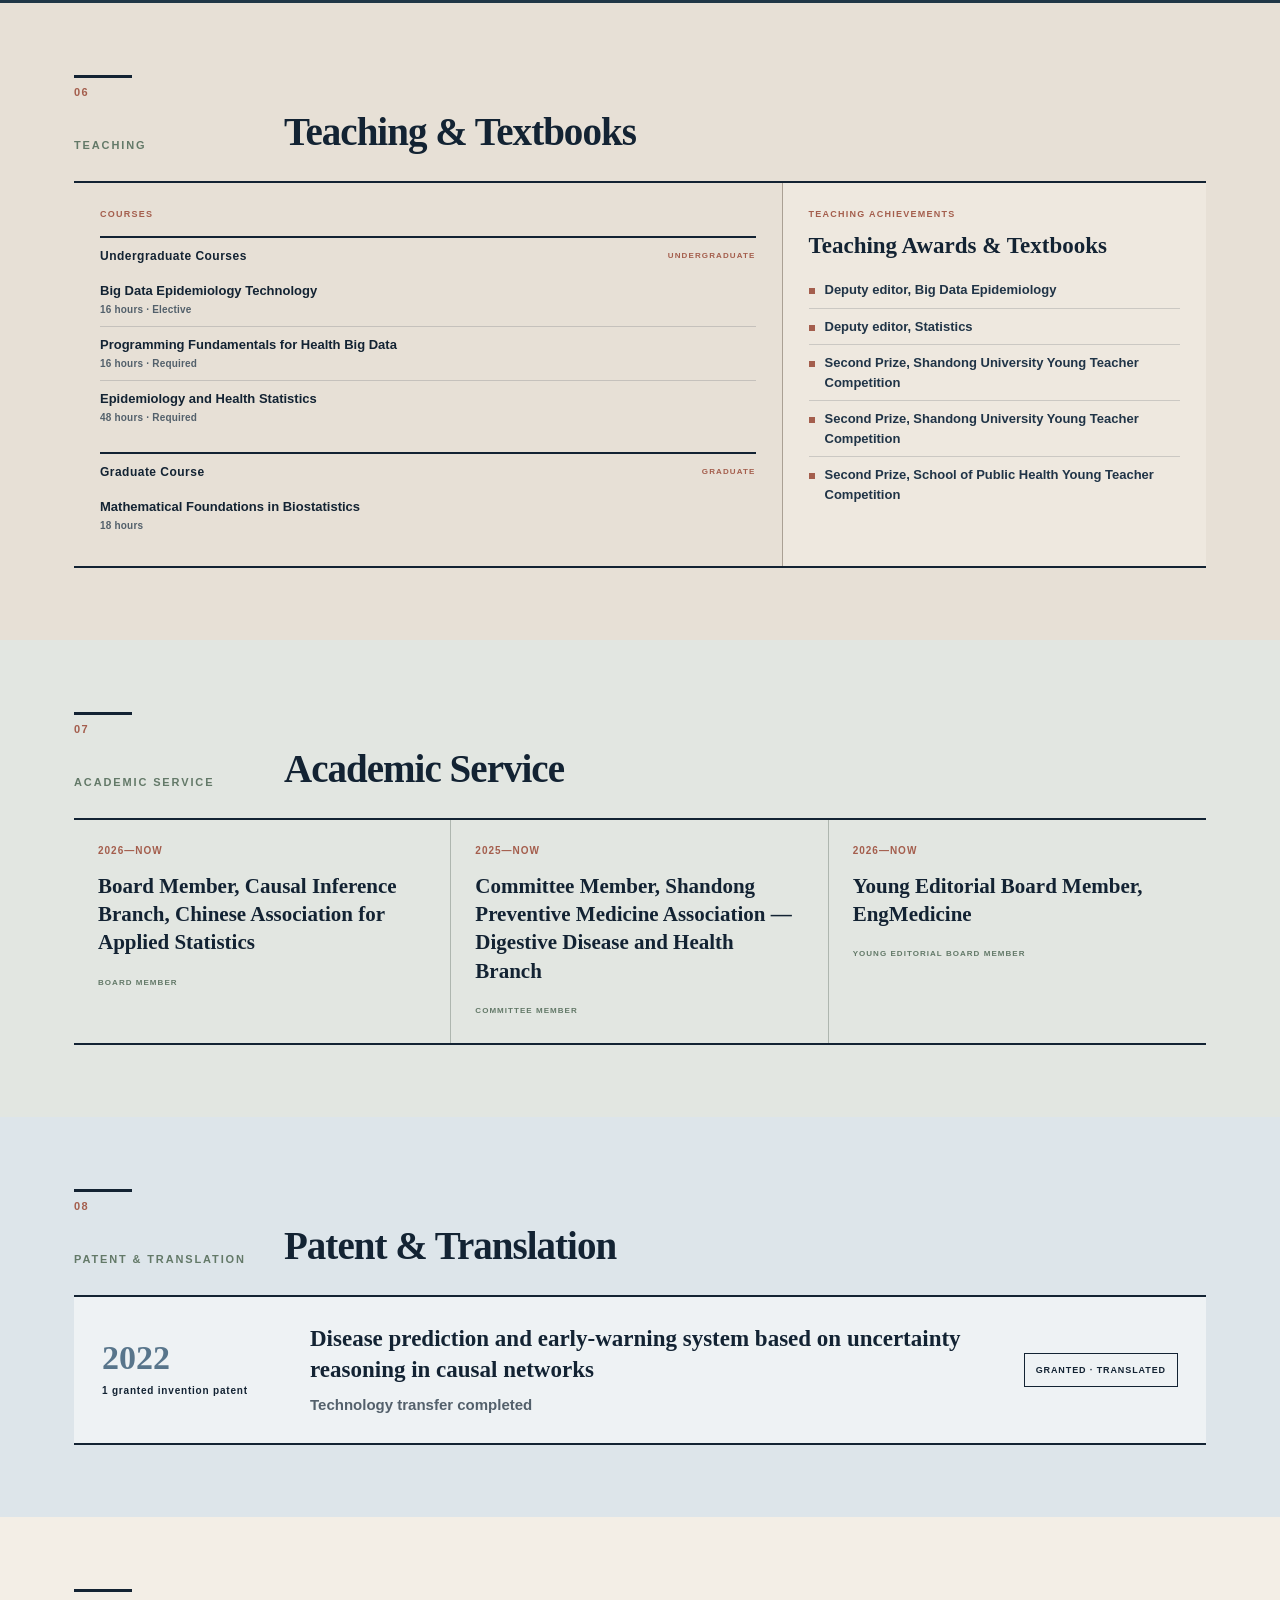
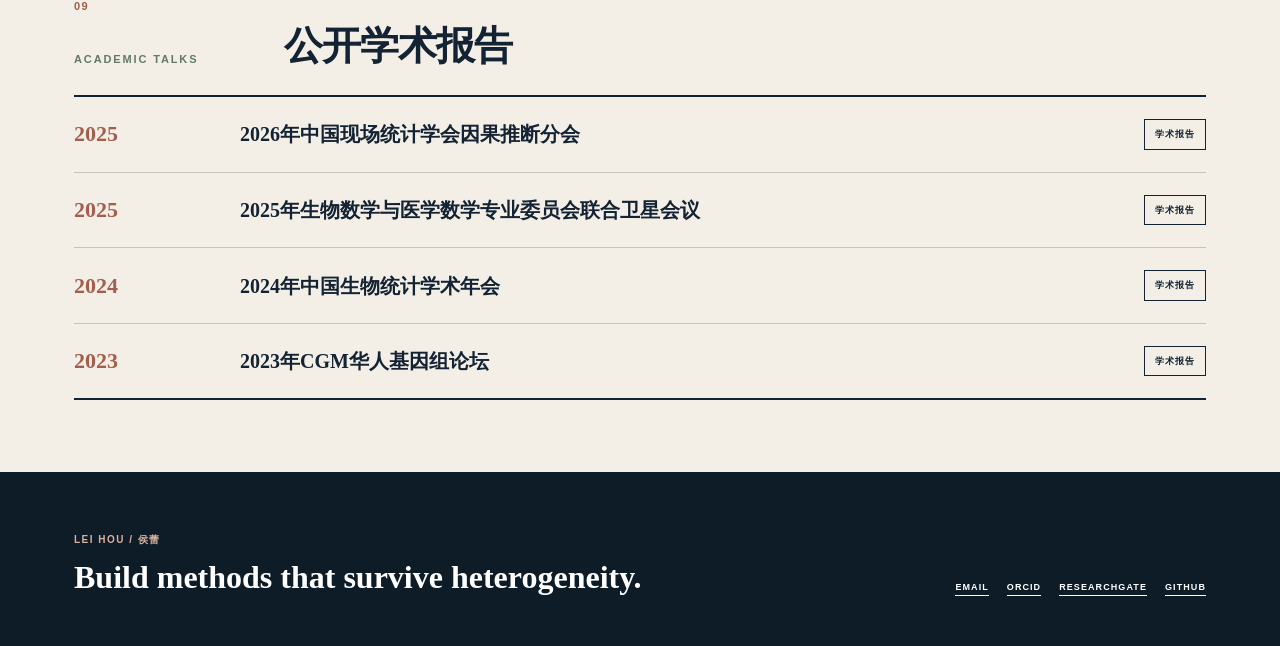
==== commit dc676772: "Update project listings in index.html Removed outdated project entries and added new projects for 20" ====
--- a/index.html
+++ b/index.html
@@ -115,10 +115,10 @@
     <article class="project featured reveal"><div class="project-year">2026–2029</div><div><div class="project-agency" data-i18n="p1Agency">国家自然科学基金</div><h3 data-i18n="p1Title">融合生物先验与迁移学习的高维病因网络构建方法研究</h3><p>PI · NSFC Young Scientists Fund </p></div><b class="project-mark">NSFC</b></article>
     <article class="project reveal"><div class="project-year">2026–2029</div><div><div class="project-agency" data-i18n="p2Agency">山东省自然科学基金</div><h3 data-i18n="p2Title">联邦迁移学习框架下的非线性因果推断方法研究</h3><p>PI · Natural Science Foundation of Shandong Province</p></div><b class="project-mark">SDNSF</b></article>
     <article class="project reveal"><div class="project-year">2026–2029</div><div><div class="project-agency" data-i18n="p3Agency">山东大学</div><h3 data-i18n="p3Title">山东大学青年学者未来计划</h3><p>PI · Special Funding</p></div><b class="project-mark">SDU</b></article>
-    <article class="project reveal"><div class="project-year">2024–2025</div><div><div class="project-agency" data-i18n="p3Agency">中国博士后科学基金</div><h3 data-i18n="p3Title">第17批特别资助</h3><p>PI · Special Funding</p></div><b class="project-mark">CPSF</b></article>
-    <article class="project reveal"><div class="project-year">2024–2025</div><div><div class="project-agency" data-i18n="p3Agency">中国博士后科学基金</div><h3 data-i18n="p4Title">第75批面上资助</h3><p>PI · General Program</p></div><b class="project-mark">CPSF</b></article>
-    <article class="project reveal"><div class="project-year">2023–2025</div><div><div class="project-agency" data-i18n="p5Agency">国家资助博士后研究人员计划</div><h3 data-i18n="p5Title">B档资助（博新计划进入会评）</h3><p>PI · National-funded Postdoctoral Researcher Program, Category B</p></div><b class="project-mark">POSTDOC</b></article>
-    <article class="project reveal"><div class="project-year">2023–2025</div><div><div class="project-agency" data-i18n="p6Agency">北京大学</div><h3 data-i18n="p6Title">博雅博士后计划</h3><p>PI · Boya Postdoctoral Program</p></div><b class="project-mark">PKU</b></article>
+    <article class="project reveal"><div class="project-year">2024–2025</div><div><div class="project-agency" data-i18n="p4Agency">中国博士后科学基金</div><h3 data-i18n="p4Title">第17批特别资助</h3><p>PI · Special Funding</p></div><b class="project-mark">CPSF</b></article>
+    <article class="project reveal"><div class="project-year">2024–2025</div><div><div class="project-agency" data-i18n="p5Agency">中国博士后科学基金</div><h3 data-i18n="p5Title">第75批面上资助</h3><p>PI · General Program</p></div><b class="project-mark">CPSF</b></article>
+    <article class="project reveal"><div class="project-year">2023–2025</div><div><div class="project-agency" data-i18n="p6Agency">国家资助博士后研究人员计划</div><h3 data-i18n="p6Title">B档资助（博新计划进入会评）</h3><p>PI · National-funded Postdoctoral Researcher Program, Category B</p></div><b class="project-mark">POSTDOC</b></article>
+    <article class="project reveal"><div class="project-year">2023–2025</div><div><div class="project-agency" data-i18n="p7Agency">北京大学</div><h3 data-i18n="p7Title">博雅博士后计划</h3><p>PI · Boya Postdoctoral Program</p></div><b class="project-mark">PKU</b></article>
   </div>
 </section>
 
--- a/styles.css
+++ b/styles.css
@@ -198,3 +198,63 @@
 @media(max-width:520px){
   .signal-grid strong[data-i18n="statLeadCount"]{font-size:25px}
 }
+
+/* 09 — Academic Talks */
+
+.talks-section{
+  background:#f3eee6;
+}
+
+.talk-list{
+  border-top:2px solid var(--ink);
+  border-bottom:2px solid var(--ink);
+}
+
+.talk-item{
+  display:grid;
+  grid-template-columns:140px 1fr 150px;
+  gap:26px;
+  align-items:center;
+  padding:22px 0;
+  border-bottom:1px solid var(--line);
+}
+
+.talk-item:last-child{
+  border-bottom:0;
+}
+
+.talk-year{
+  font:800 22px/1 Georgia,"Times New Roman",serif;
+  color:var(--brick);
+}
+
+.talk-main h3{
+  margin:0;
+  font:700 20px/1.4 Georgia,"Noto Serif SC",serif;
+  color:var(--ink);
+}
+
+.talk-type{
+  justify-self:end;
+  padding:7px 10px;
+  border:1px solid var(--ink);
+  font-size:9px;
+  font-weight:900;
+  letter-spacing:.1em;
+  color:var(--ink);
+}
+
+/* Mobile */
+@media(max-width:850px){
+
+  .talk-item{
+    grid-template-columns:80px 1fr;
+    gap:12px 18px;
+  }
+
+  .talk-type{
+    grid-column:2;
+    justify-self:start;
+  }
+
+}
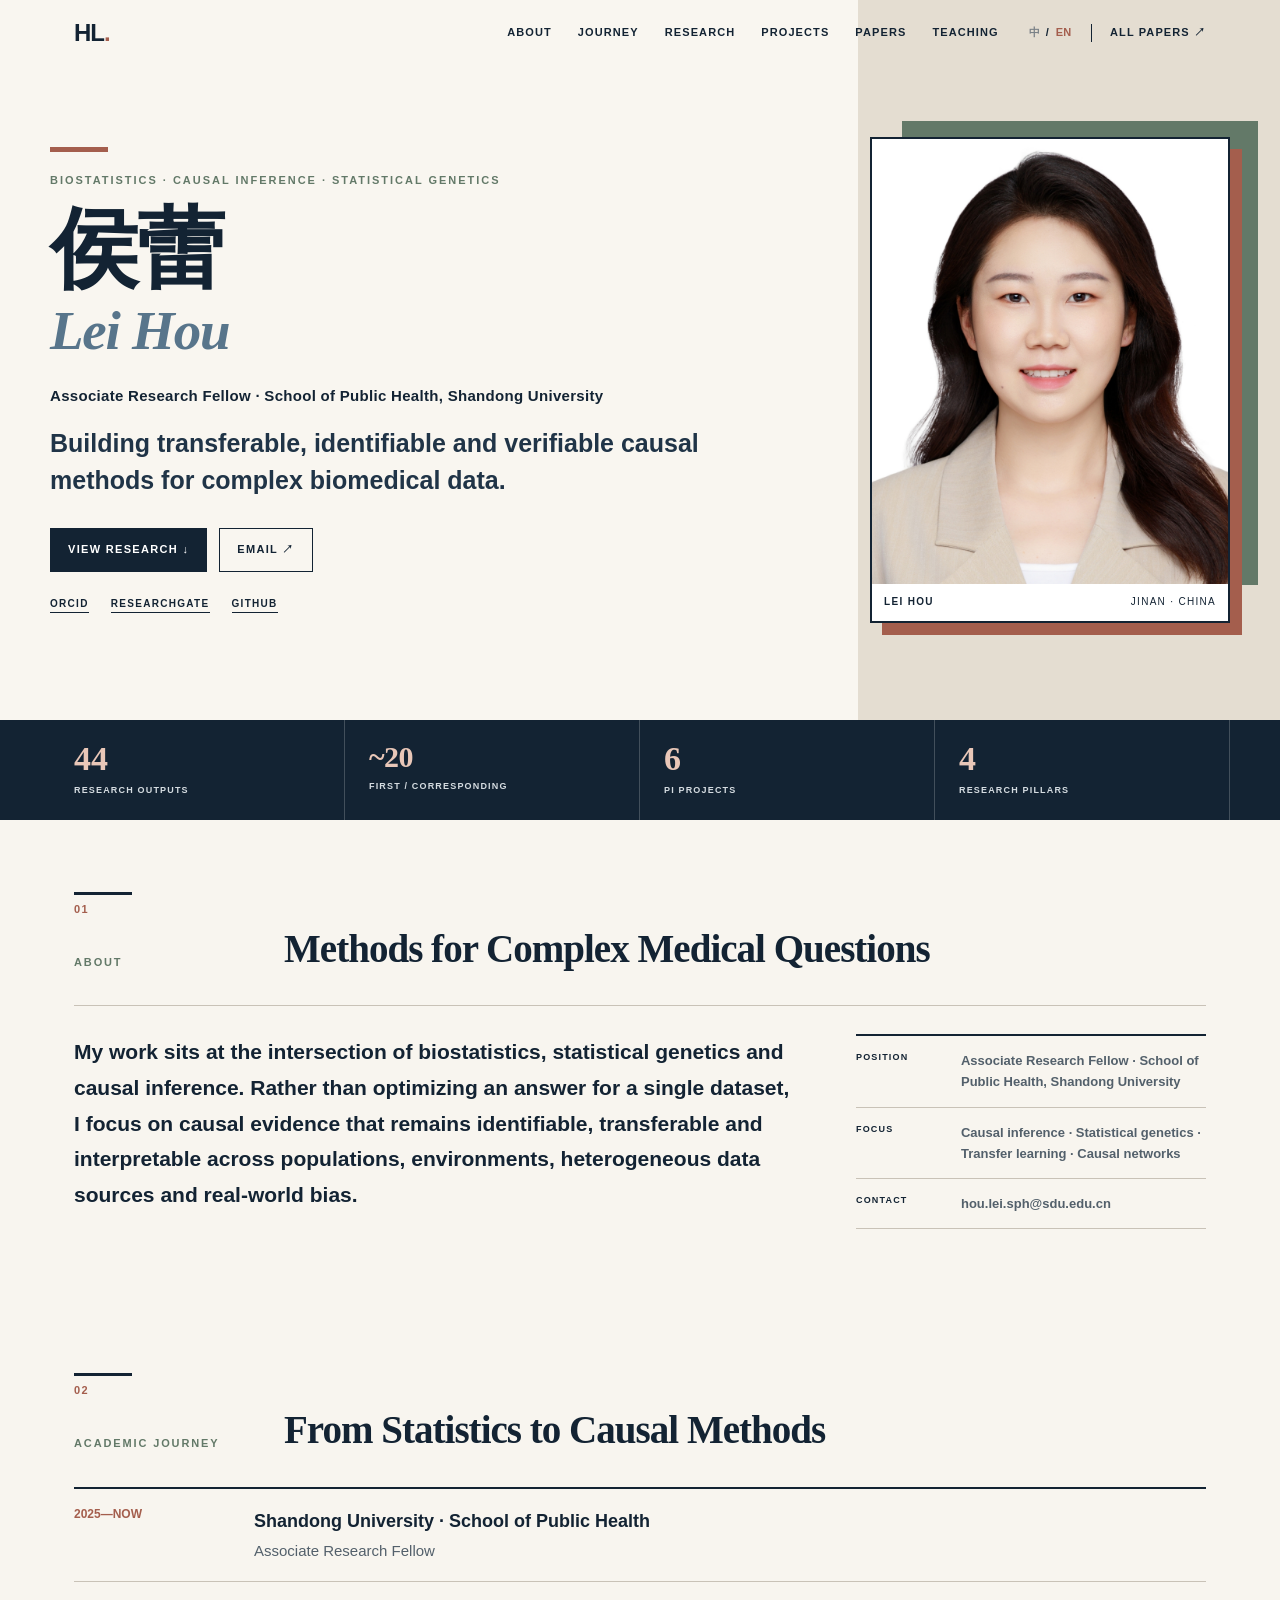
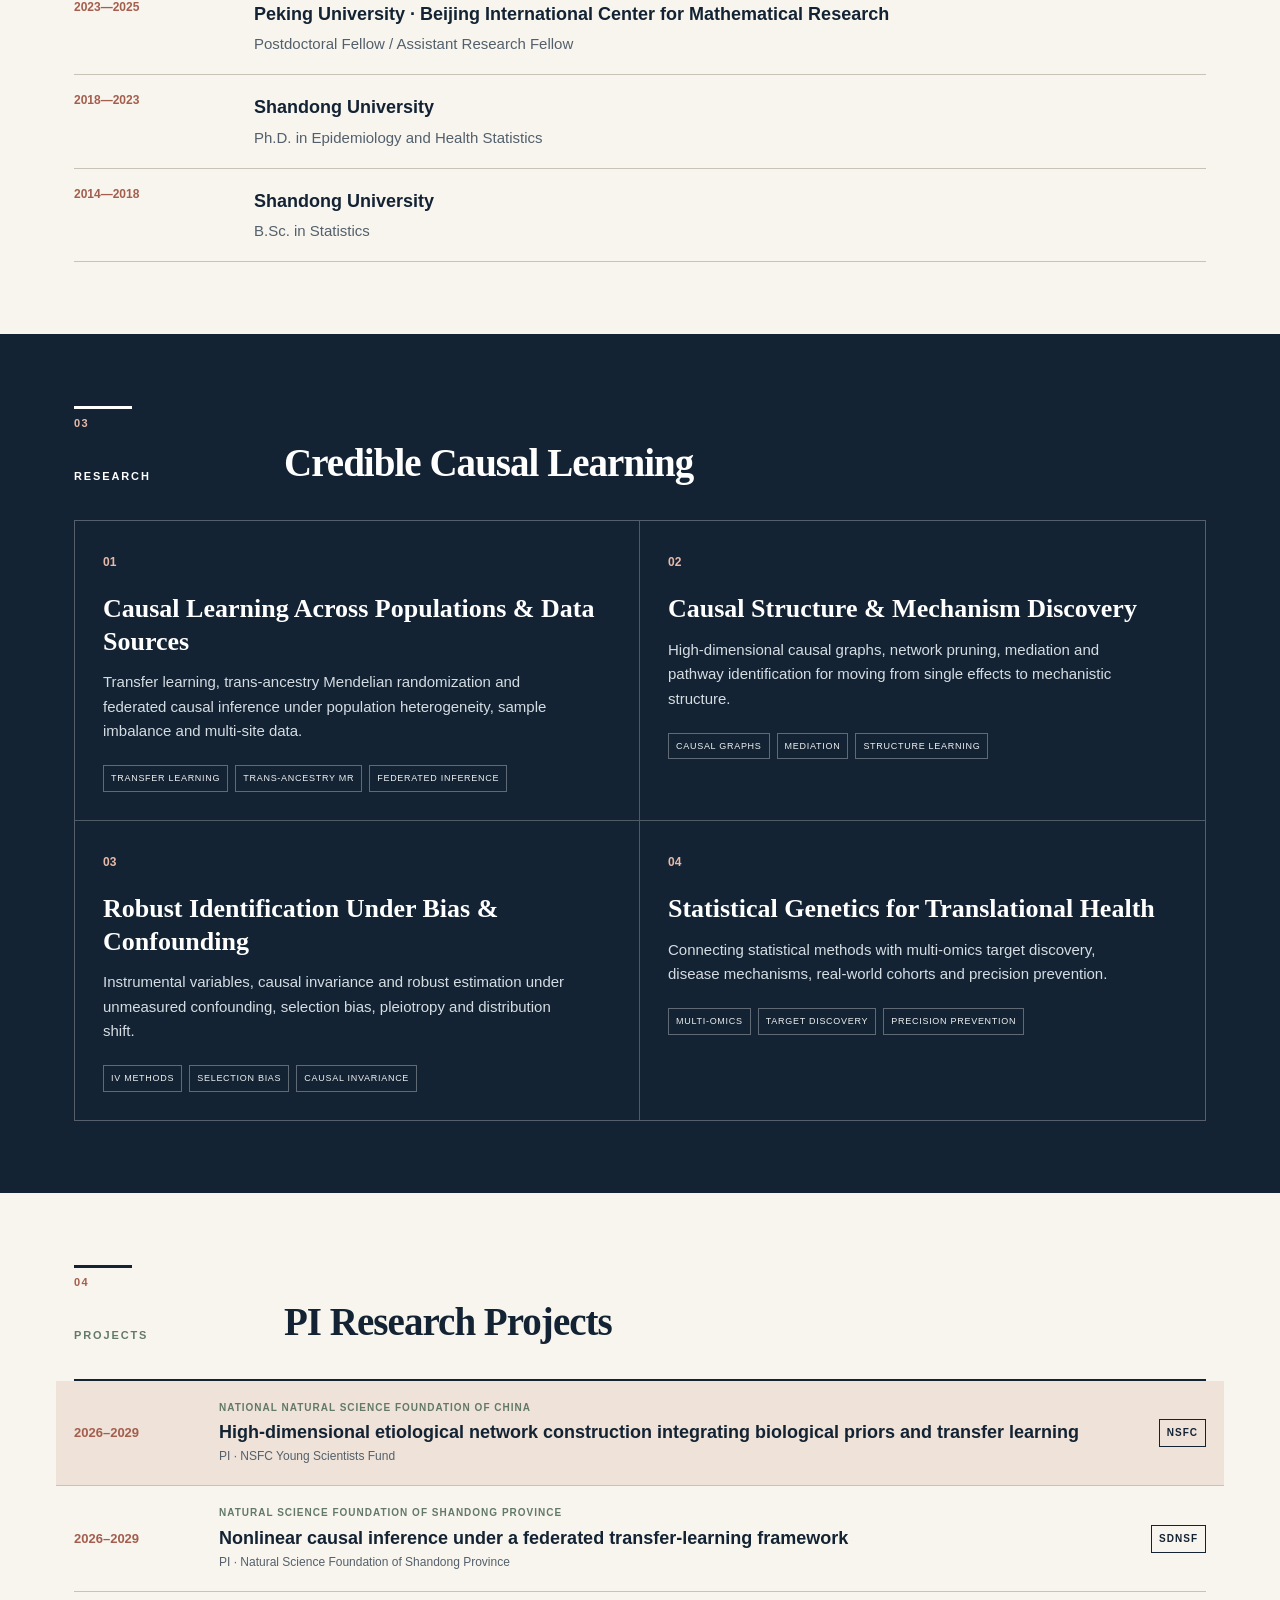
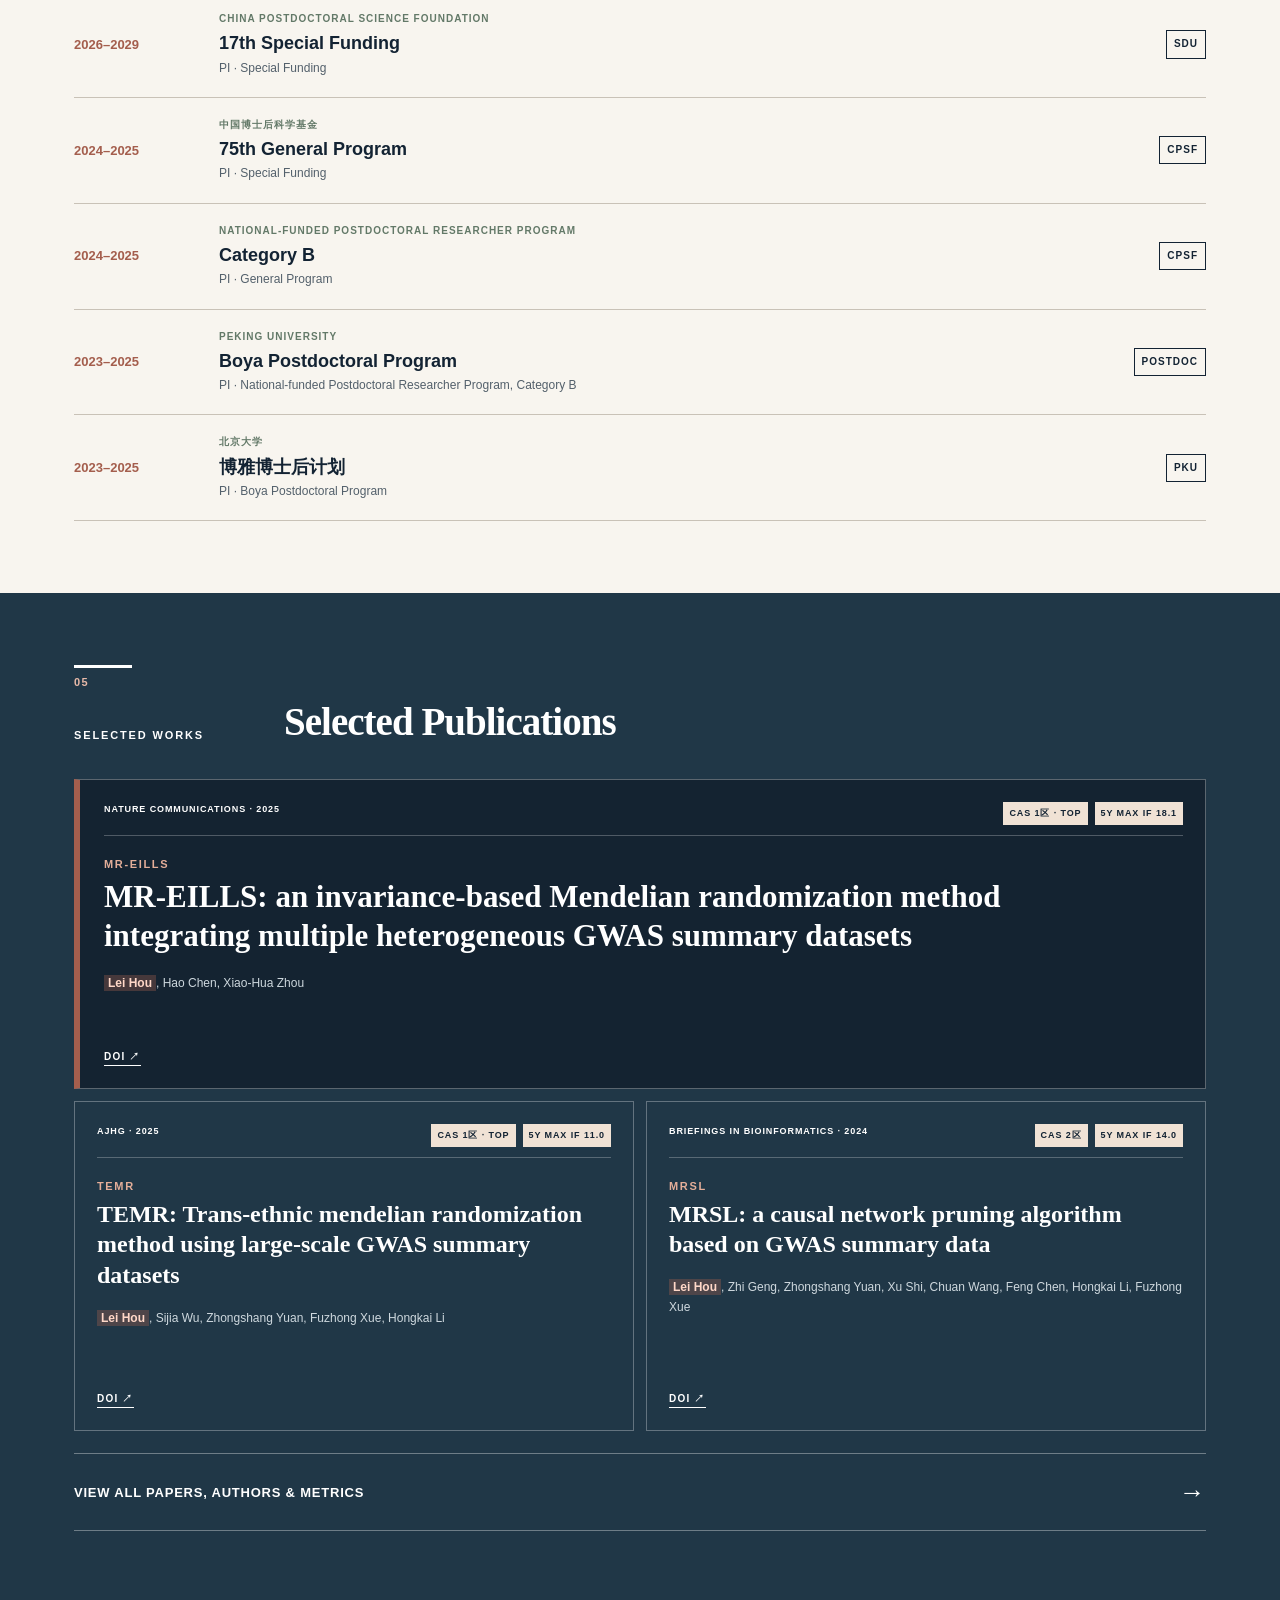
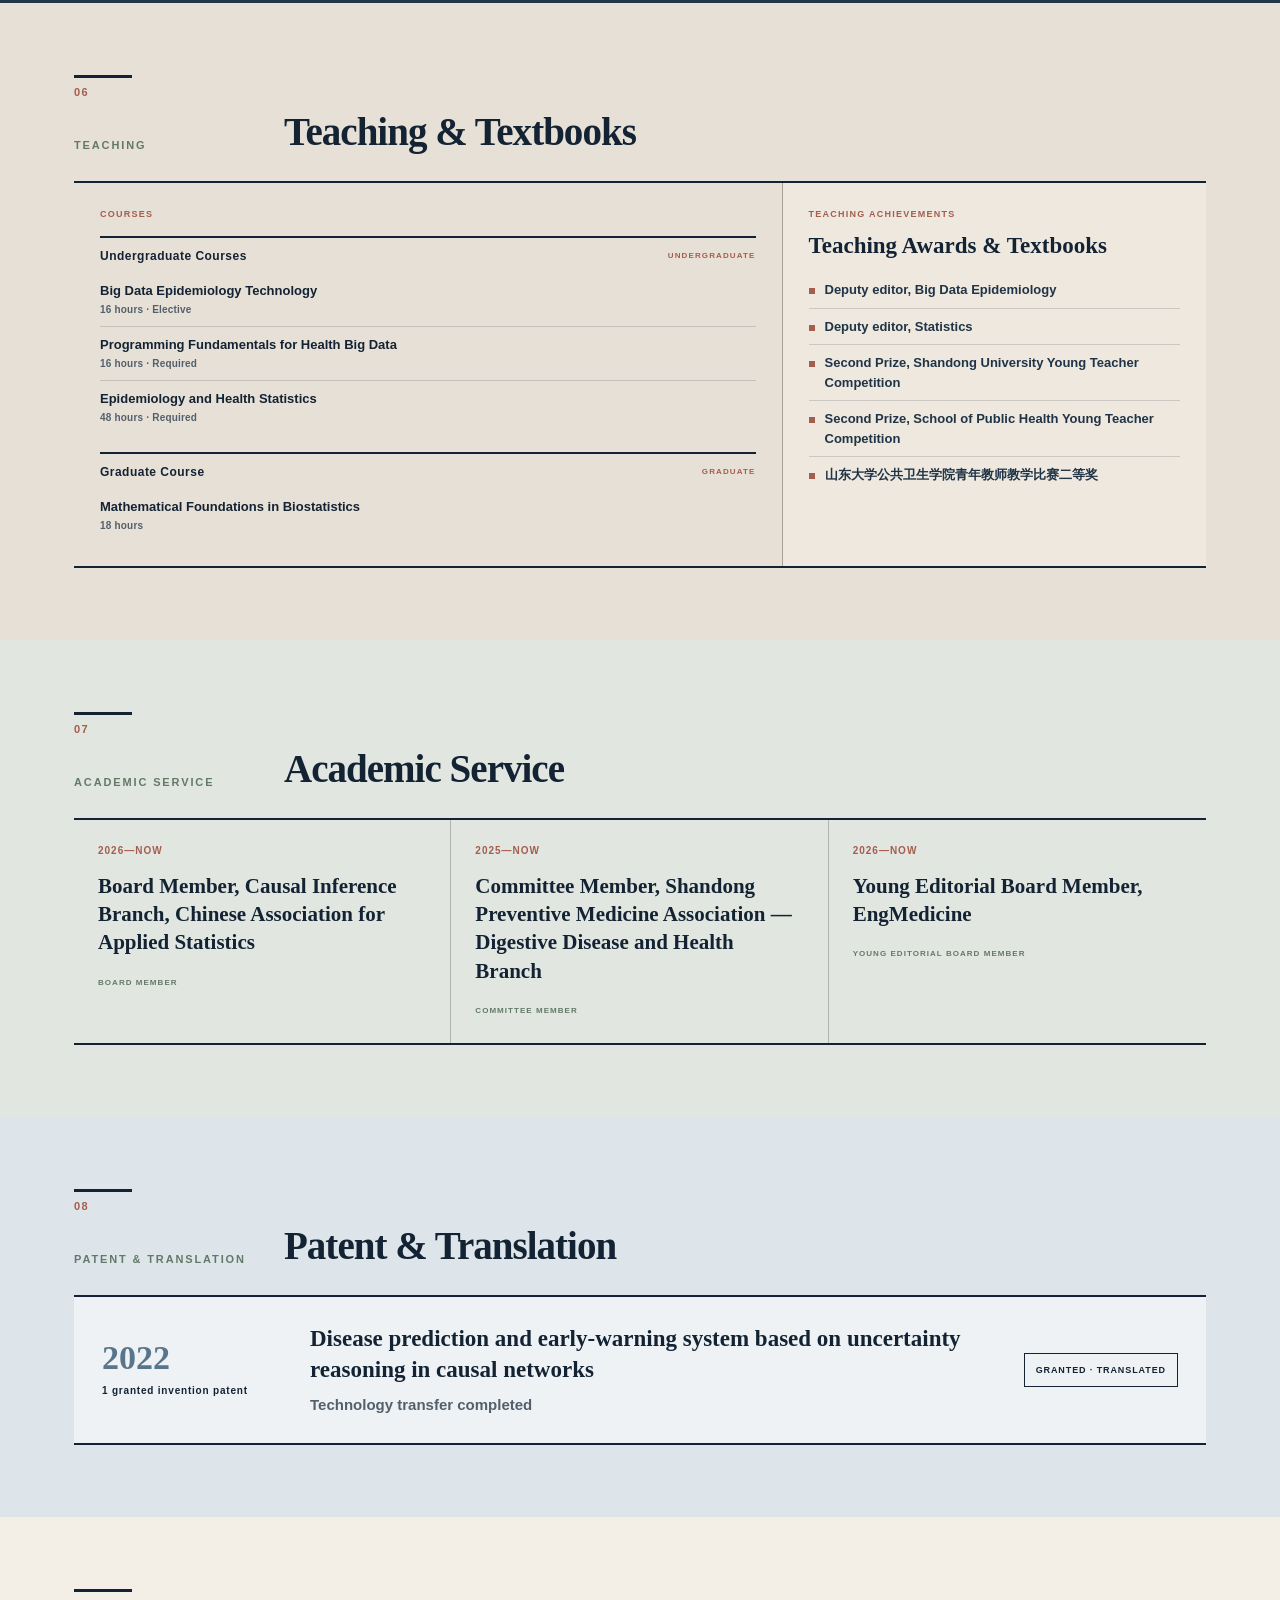
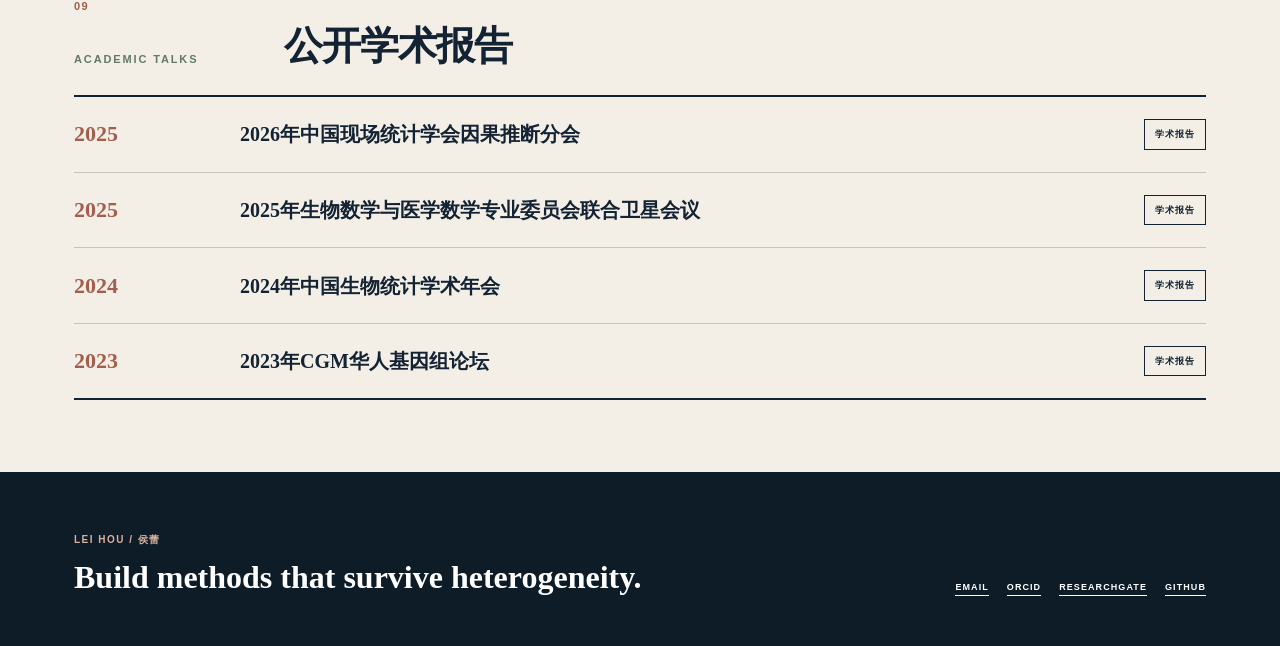
==== commit 33995d60: "Update index.html" ====
--- a/index.html
+++ b/index.html
@@ -175,8 +175,8 @@
           <li data-i18n="teachBook1">《大数据流行病学》副主编</li>
           <li data-i18n="teachBook2">《统计学》副主编</li>
           <li data-i18n="teachAward1">山东大学青年教师教学能手</li>
-          <li data-i18n="teachAward1">山东大学青年教师教学比赛二等奖</li>
-          <li data-i18n="teachAward2">山东大学公共卫生学院青年教师教学比赛二等奖</li>
+          <li data-i18n="teachAward2">山东大学青年教师教学比赛二等奖</li>
+          <li data-i18n="teachAward3">山东大学公共卫生学院青年教师教学比赛二等奖</li>
         </ul>
       </article>
     </div>
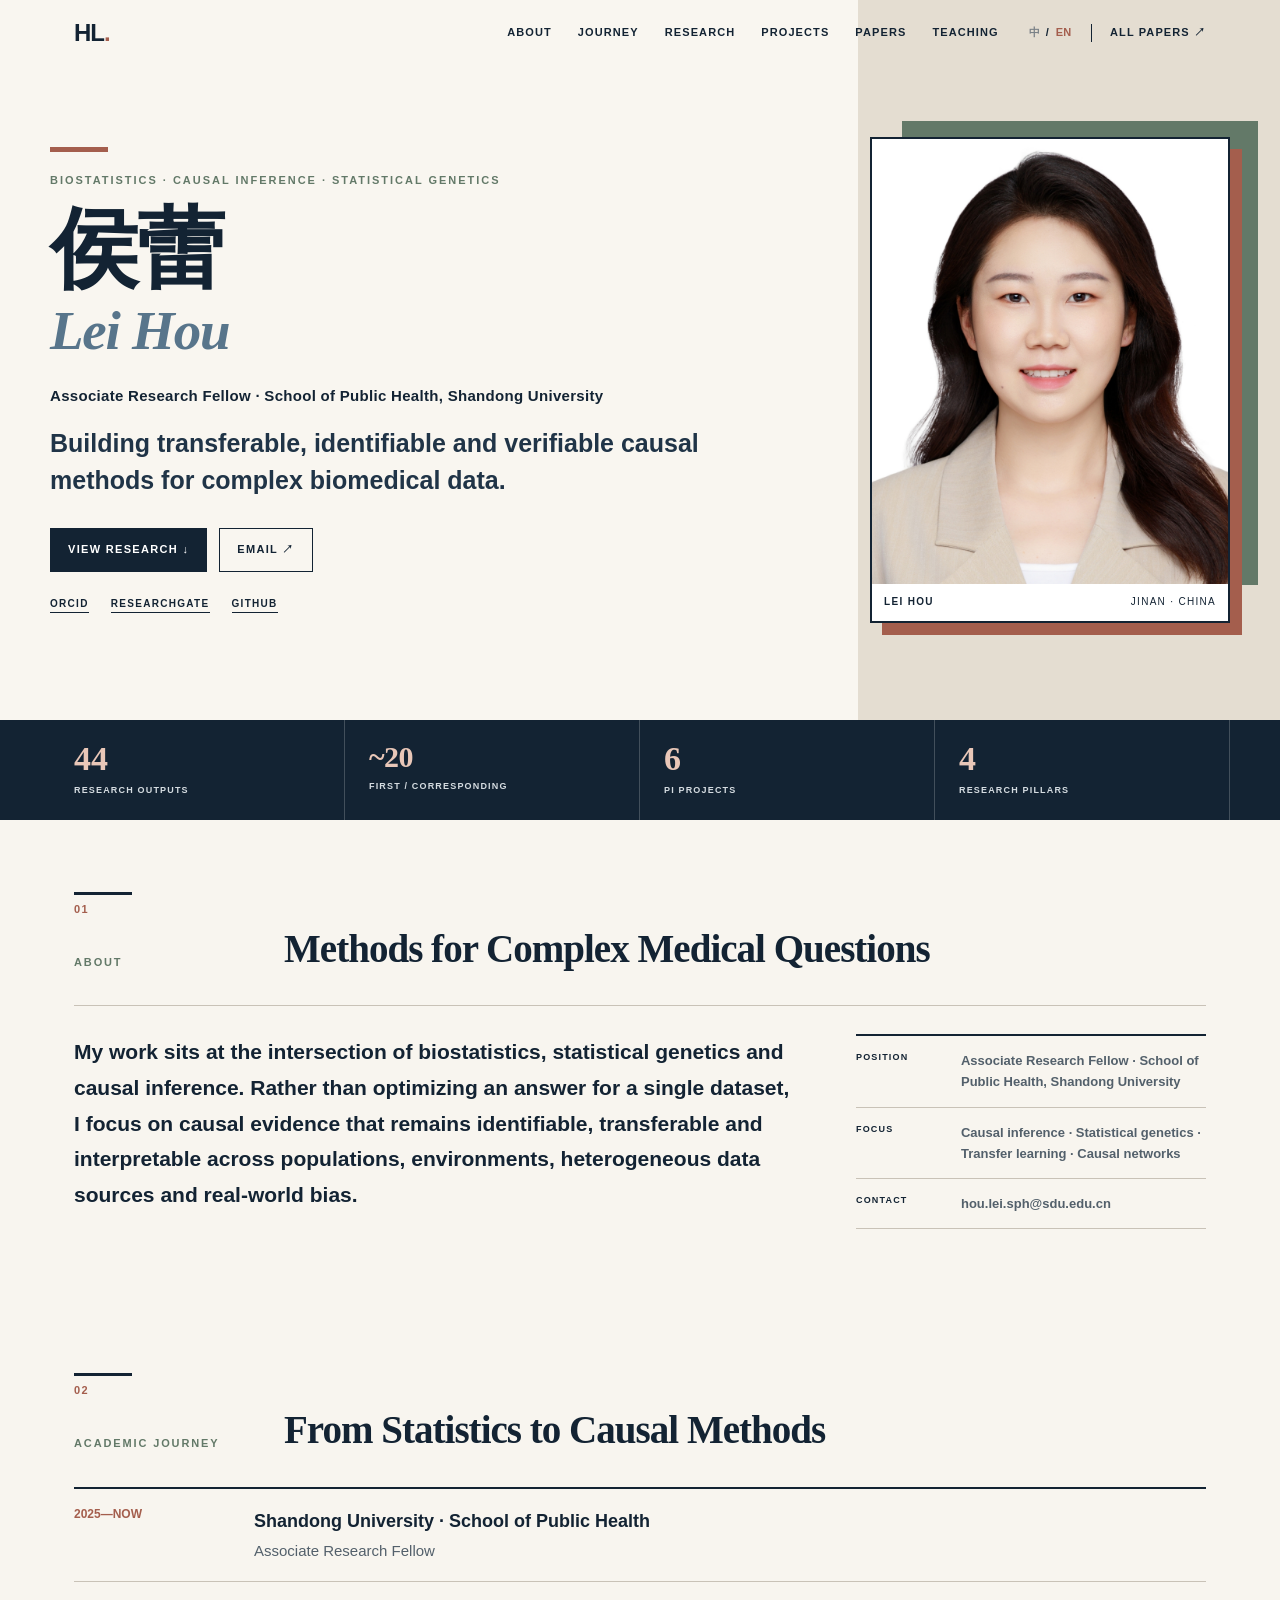
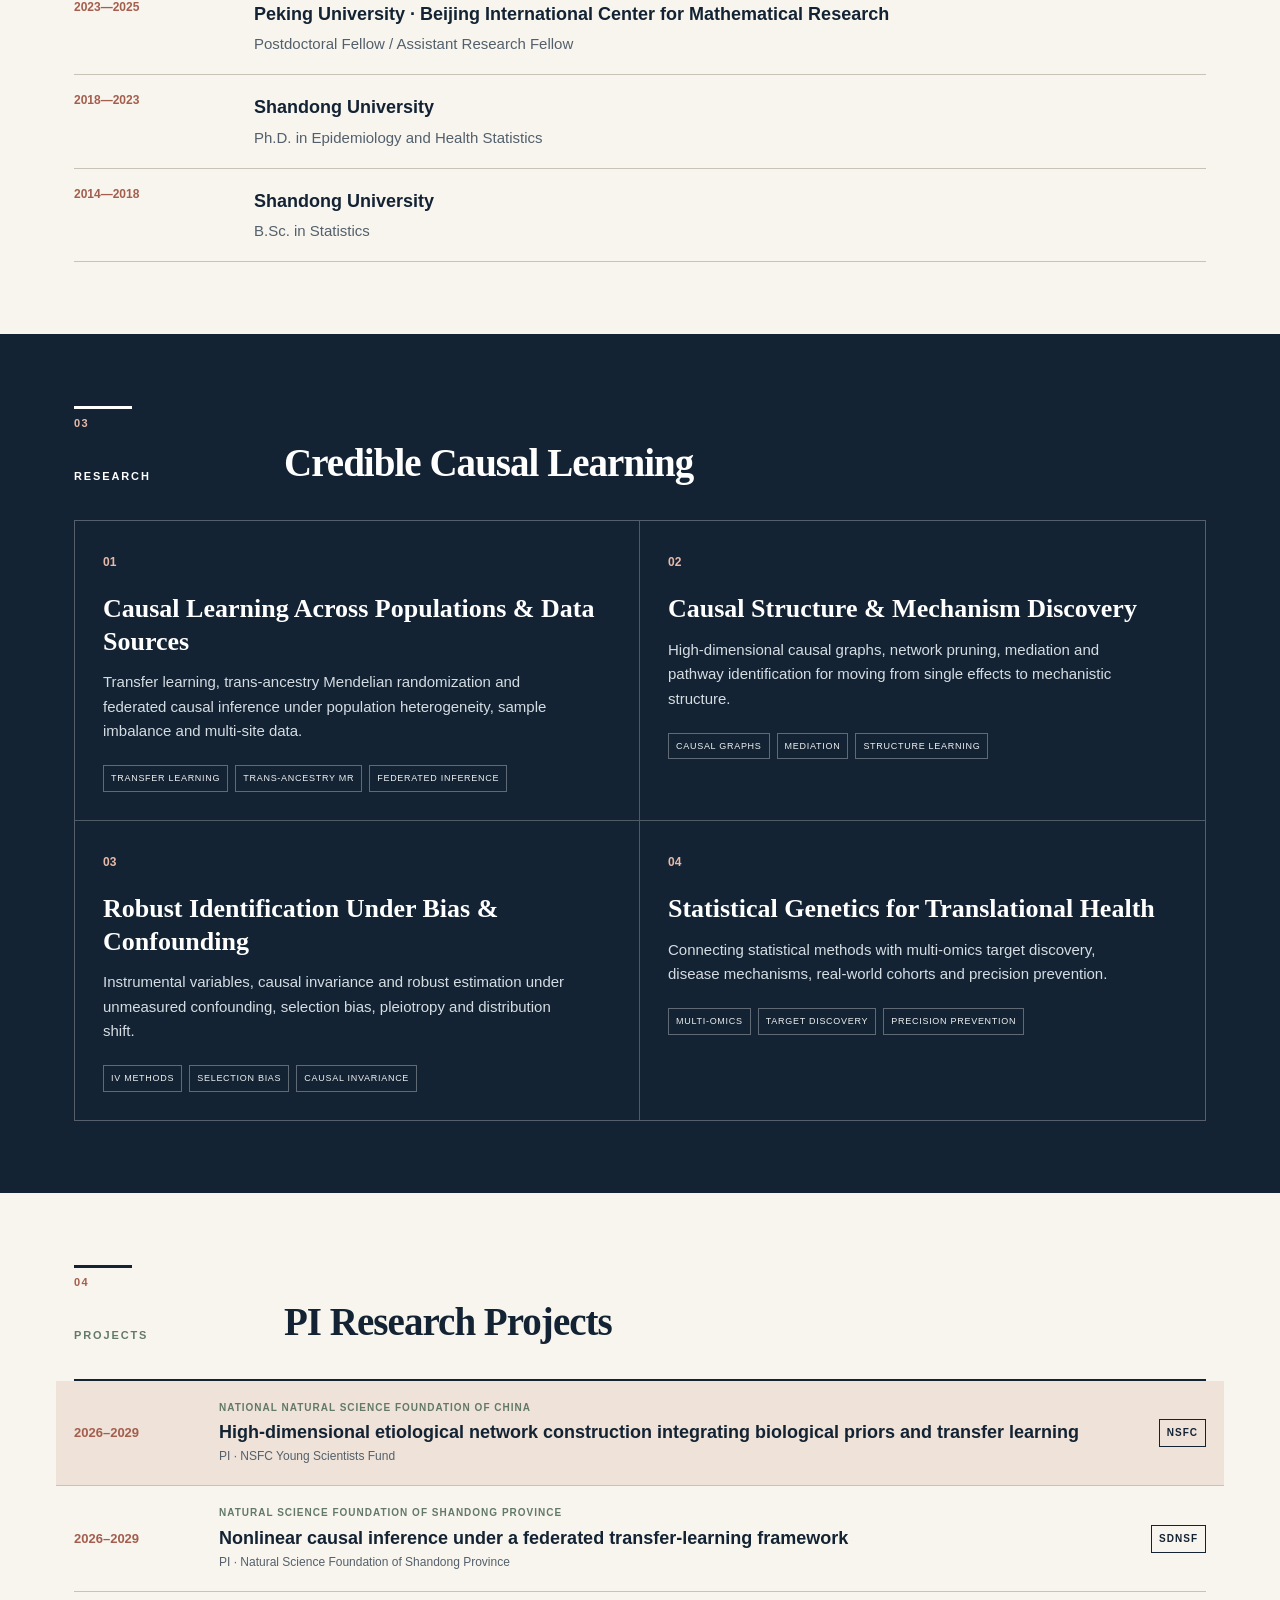
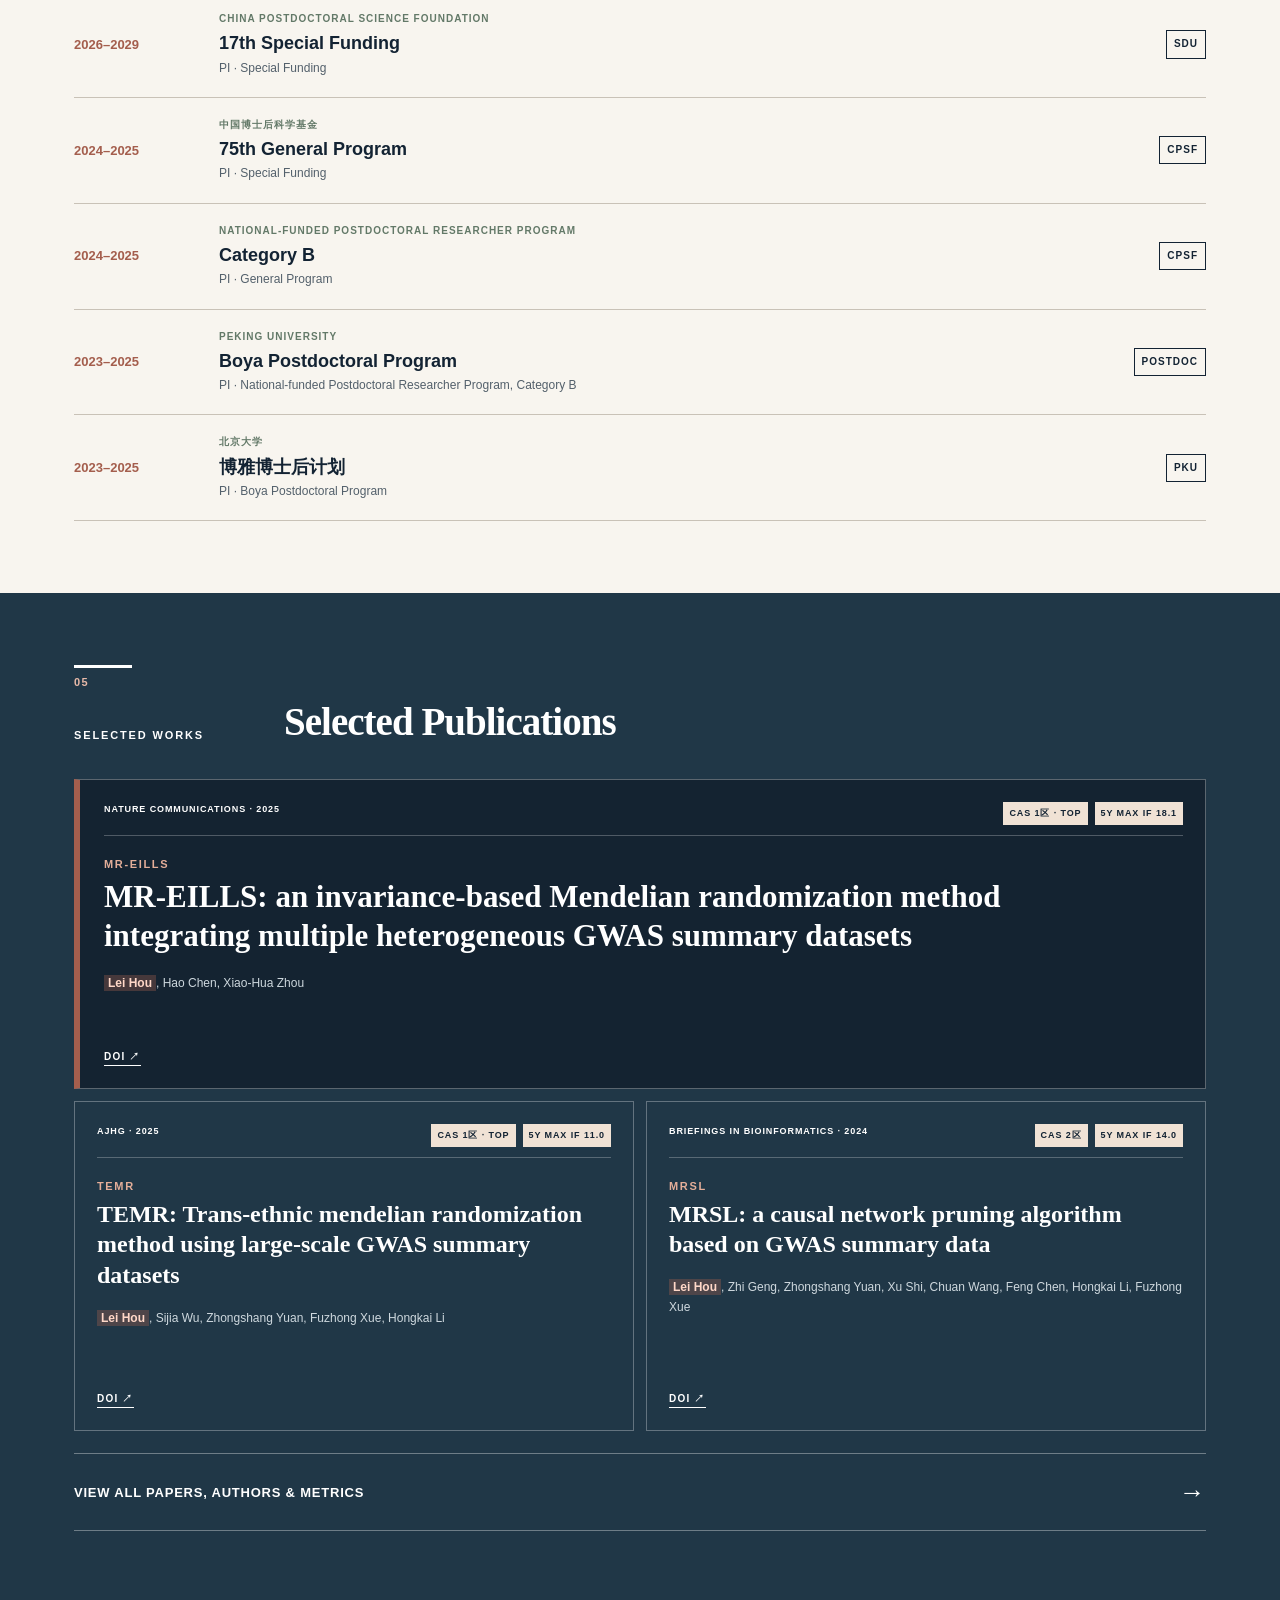
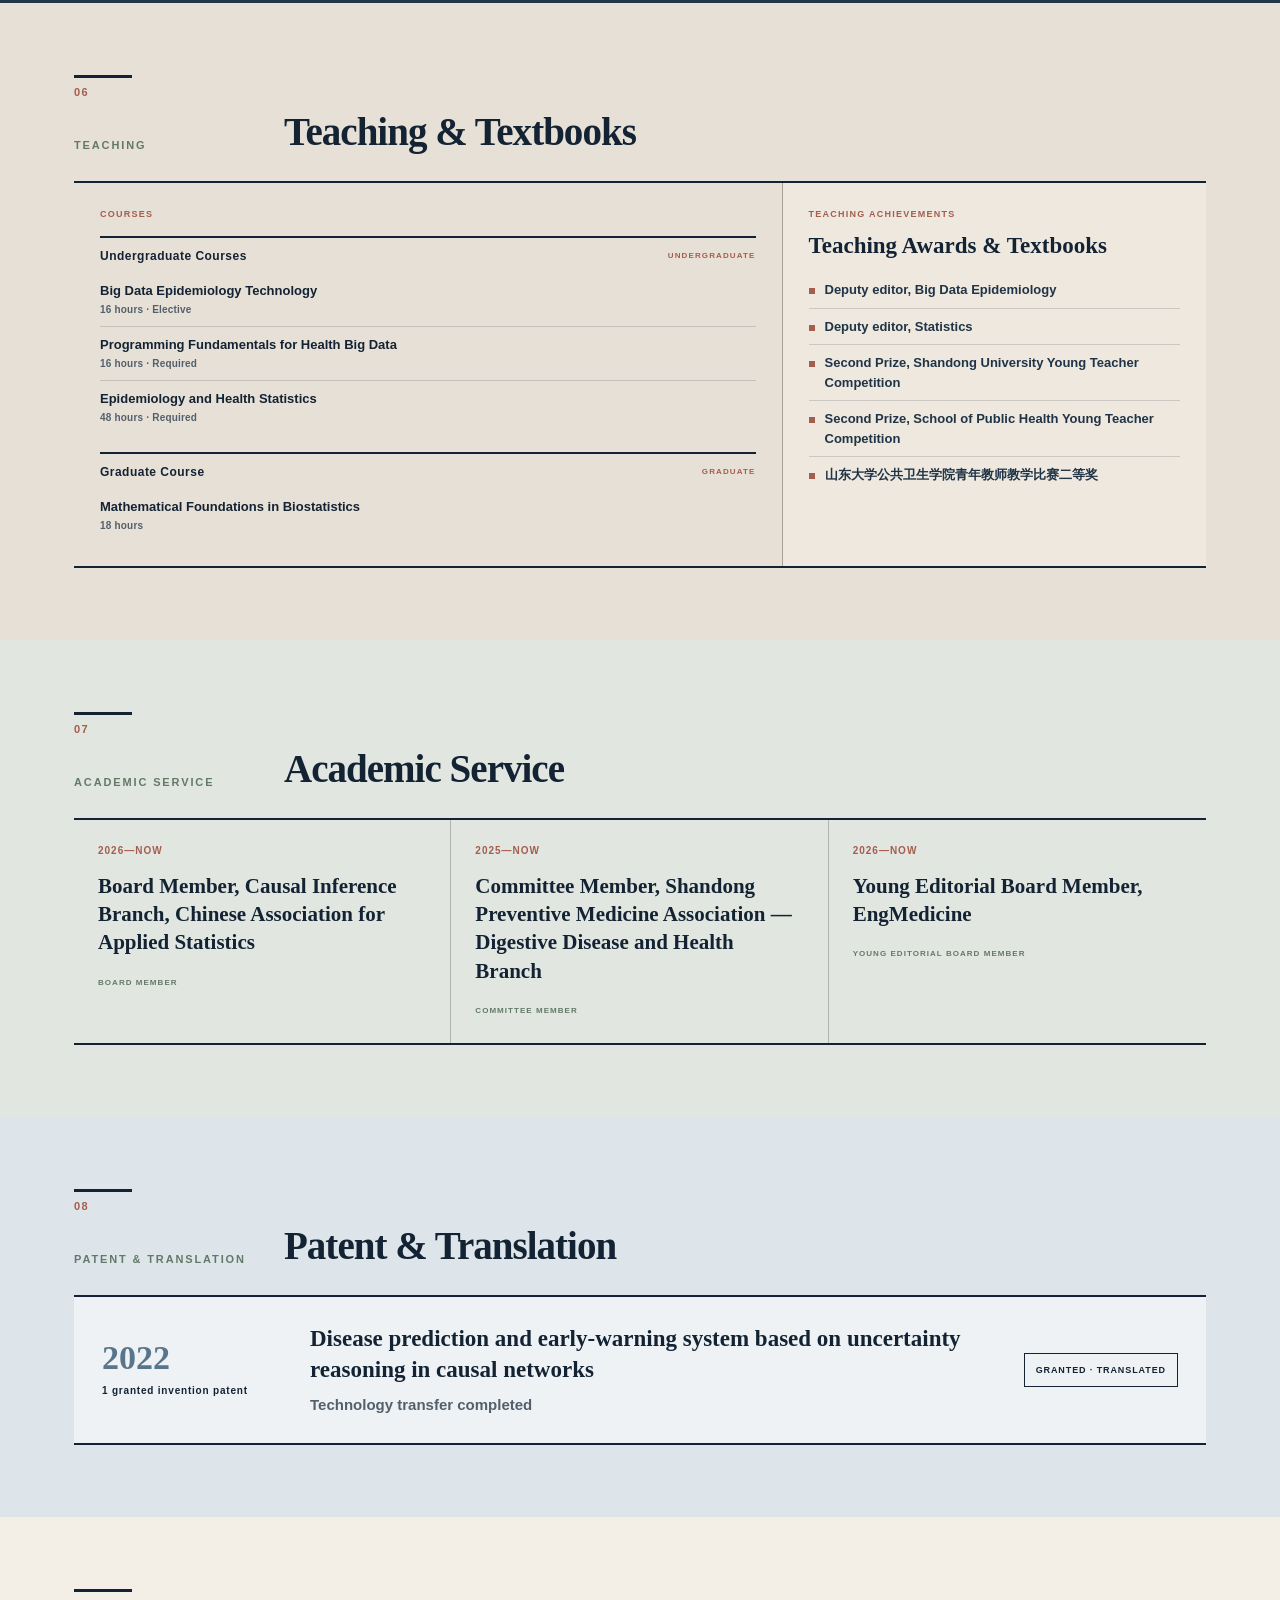
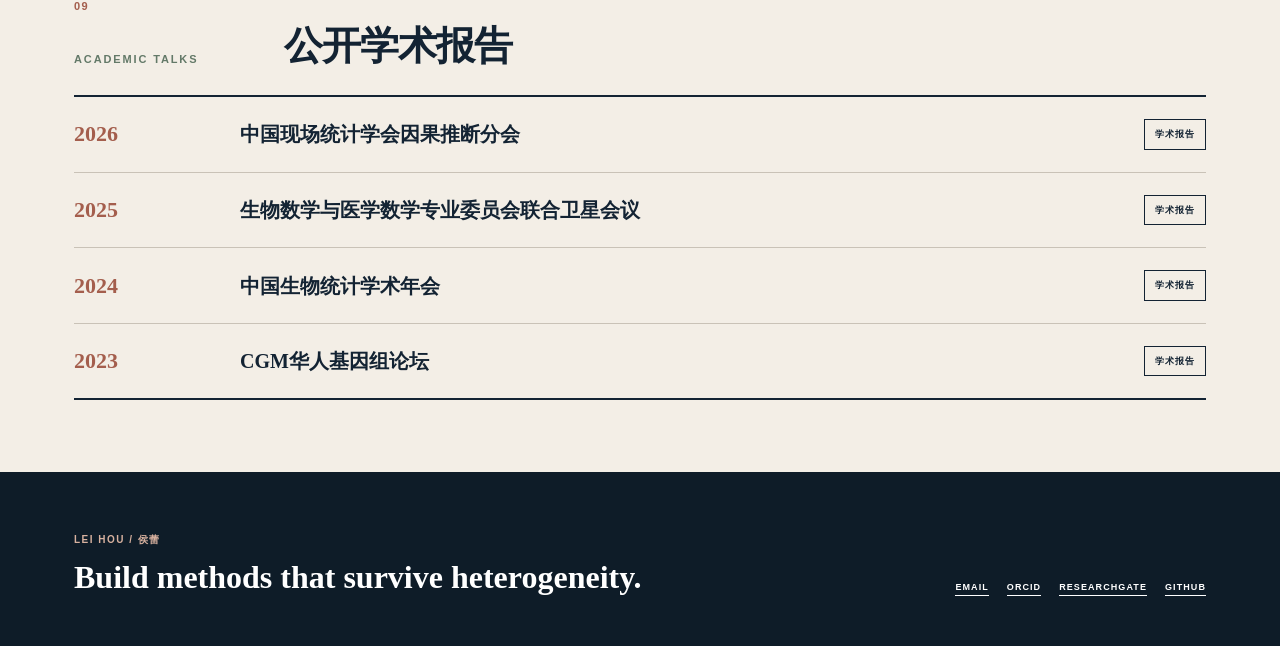
==== commit deb824f6: "Update index.html" ====
--- a/index.html
+++ b/index.html
@@ -241,10 +241,10 @@
     <div class="talk-list">
 
       <article class="talk-item reveal">
-        <div class="talk-year">2025</div>
+        <div class="talk-year">2026</div>
         <div class="talk-main">
           <h3 data-i18n="talk1">
-            2026年中国现场统计学会因果推断分会
+            中国现场统计学会因果推断分会
           </h3>
         </div>
         <div class="talk-type" data-i18n="talkType">
@@ -256,7 +256,7 @@
         <div class="talk-year">2025</div>
         <div class="talk-main">
           <h3 data-i18n="talk1">
-            2025年生物数学与医学数学专业委员会联合卫星会议
+            生物数学与医学数学专业委员会联合卫星会议
           </h3>
         </div>
         <div class="talk-type" data-i18n="talkType">
@@ -268,7 +268,7 @@
         <div class="talk-year">2024</div>
         <div class="talk-main">
           <h3 data-i18n="talk2">
-            2024年中国生物统计学术年会
+            中国生物统计学术年会
           </h3>
         </div>
         <div class="talk-type" data-i18n="talkType">
@@ -280,7 +280,7 @@
         <div class="talk-year">2023</div>
         <div class="talk-main">
           <h3 data-i18n="talk3">
-            2023年CGM华人基因组论坛
+            CGM华人基因组论坛
           </h3>
         </div>
         <div class="talk-type" data-i18n="talkType">
